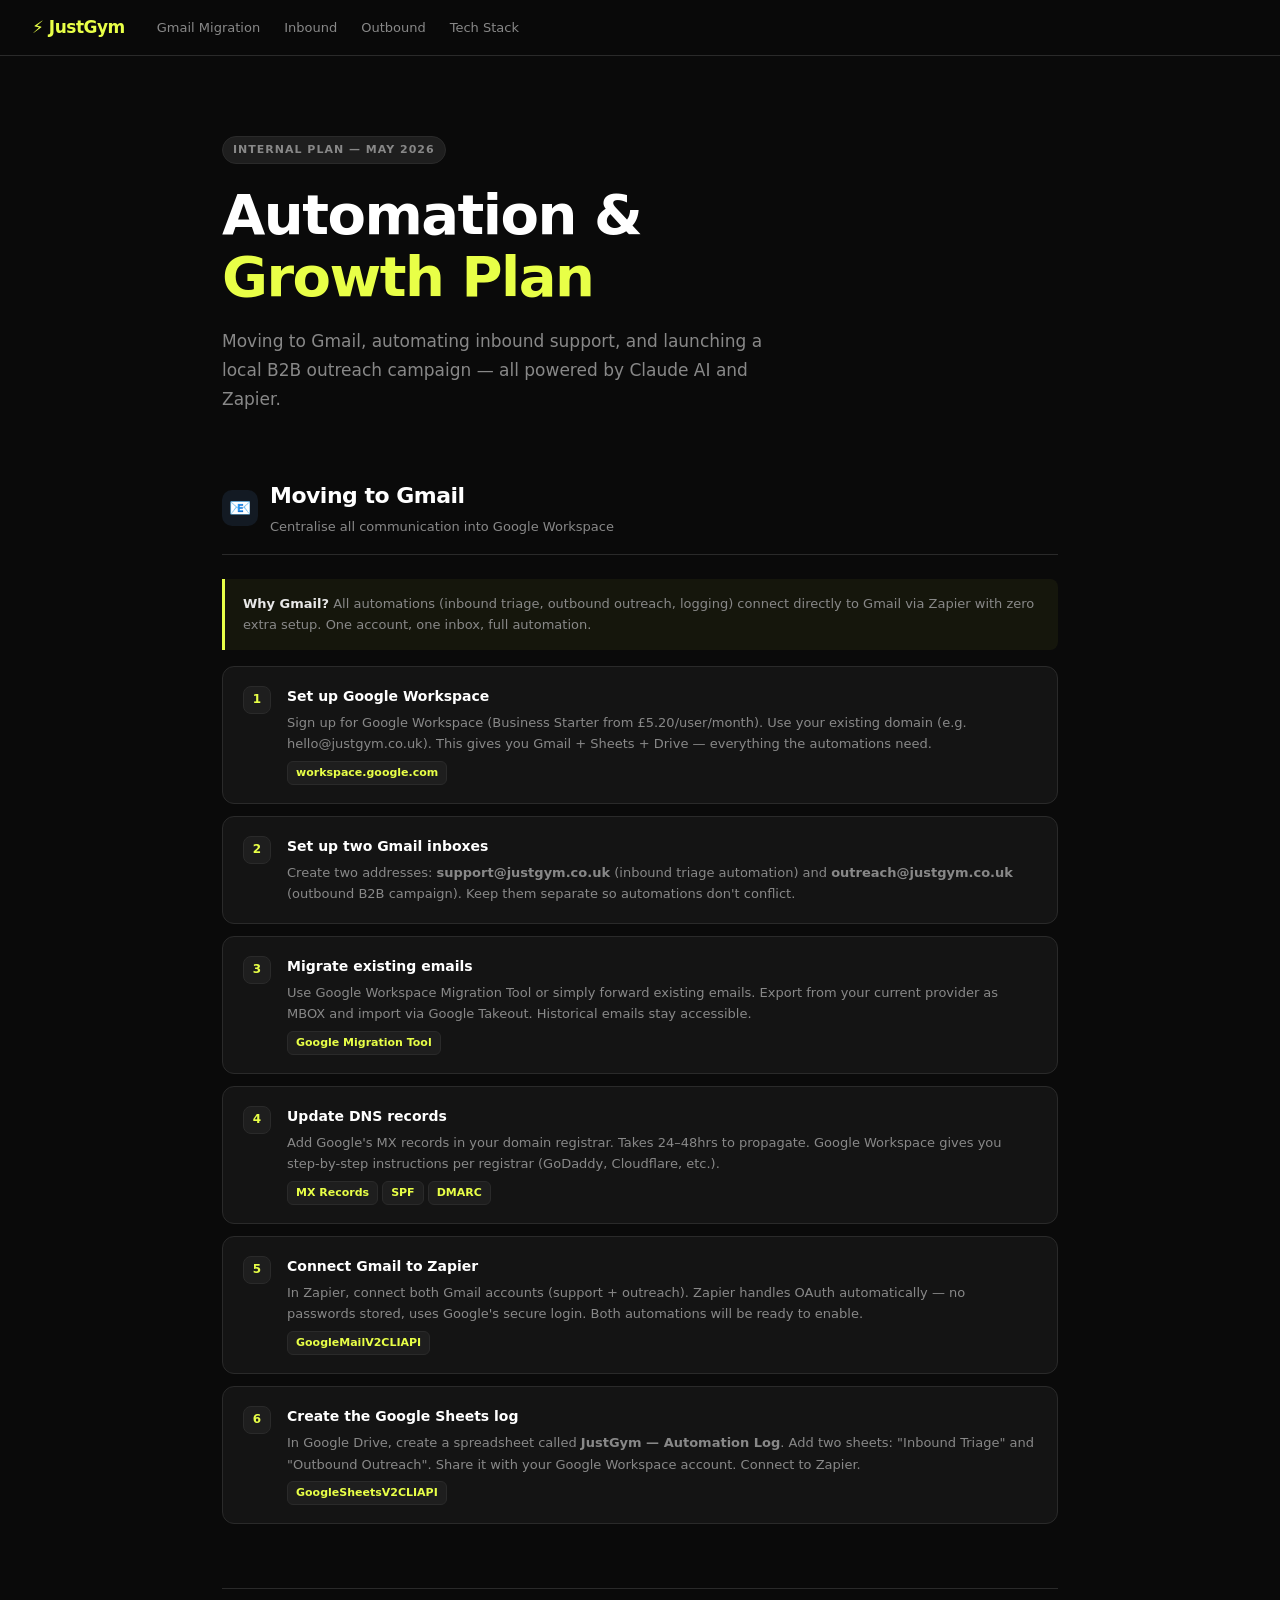
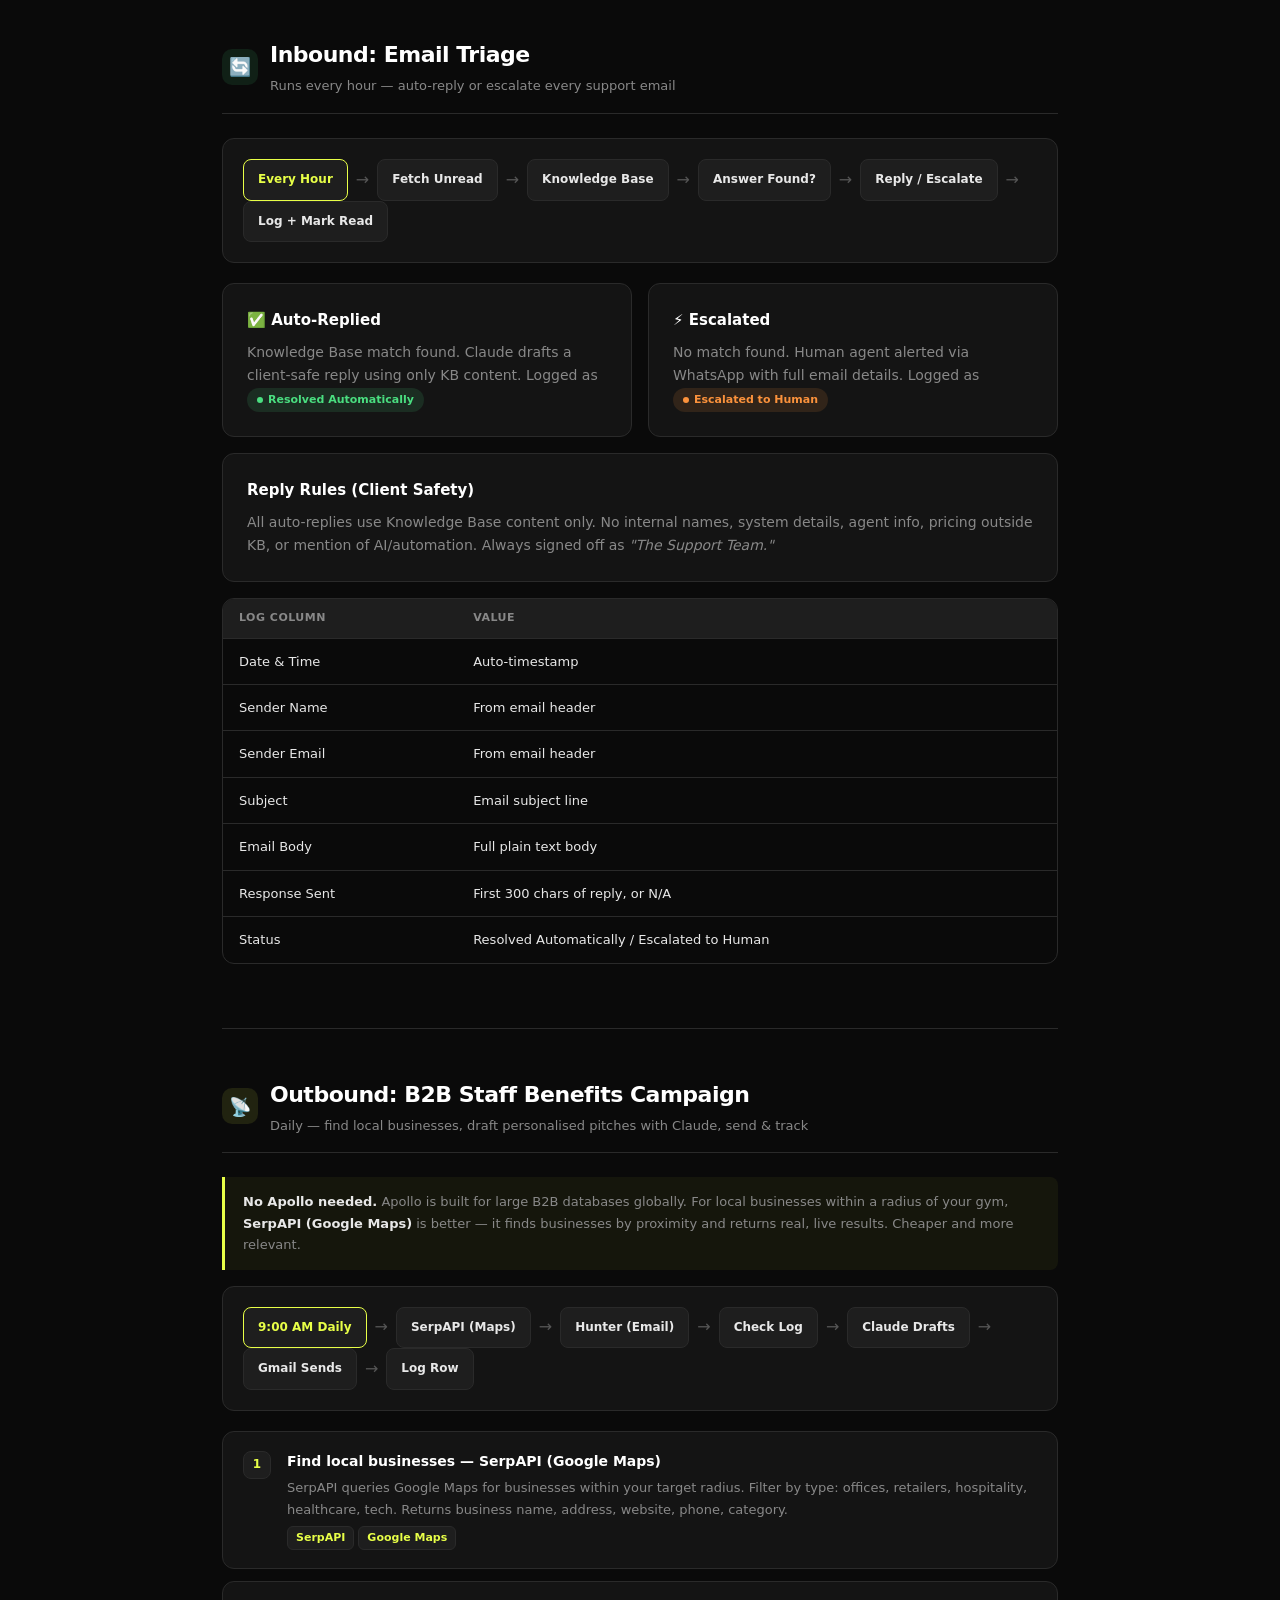
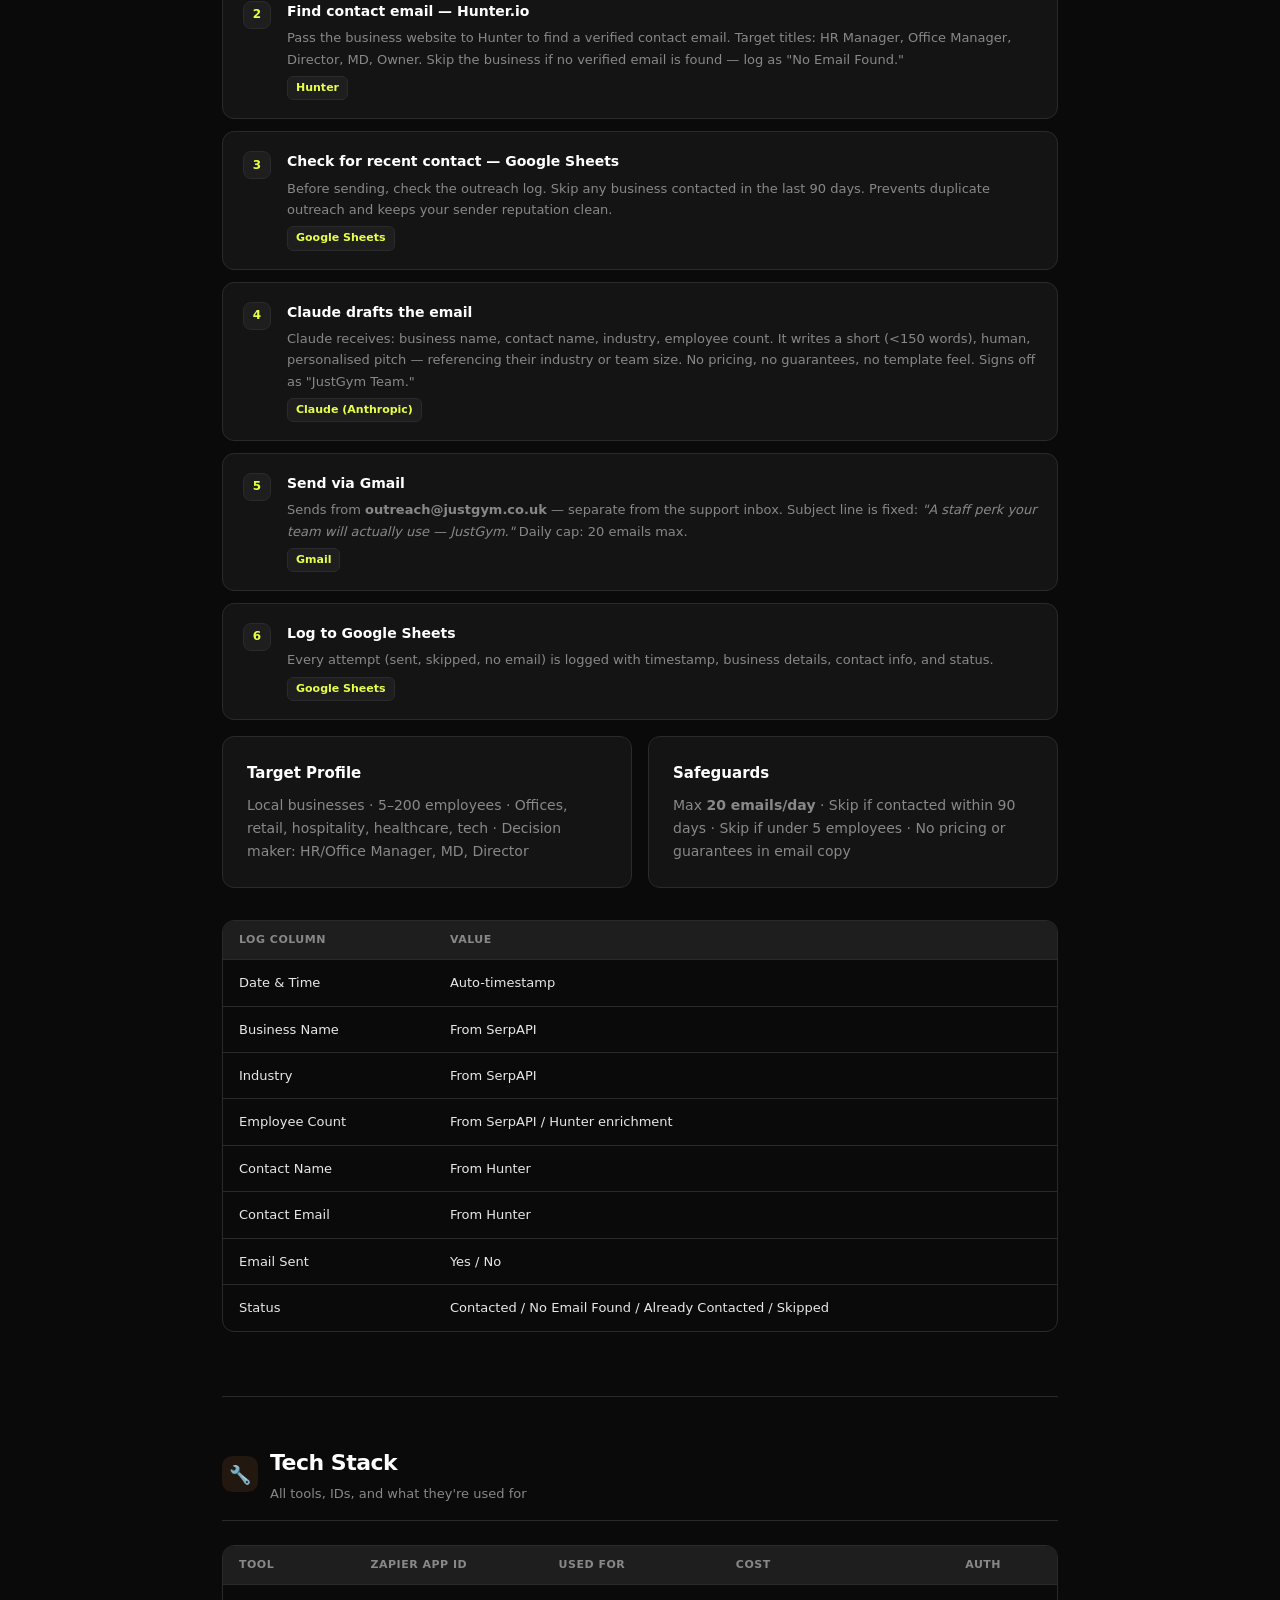
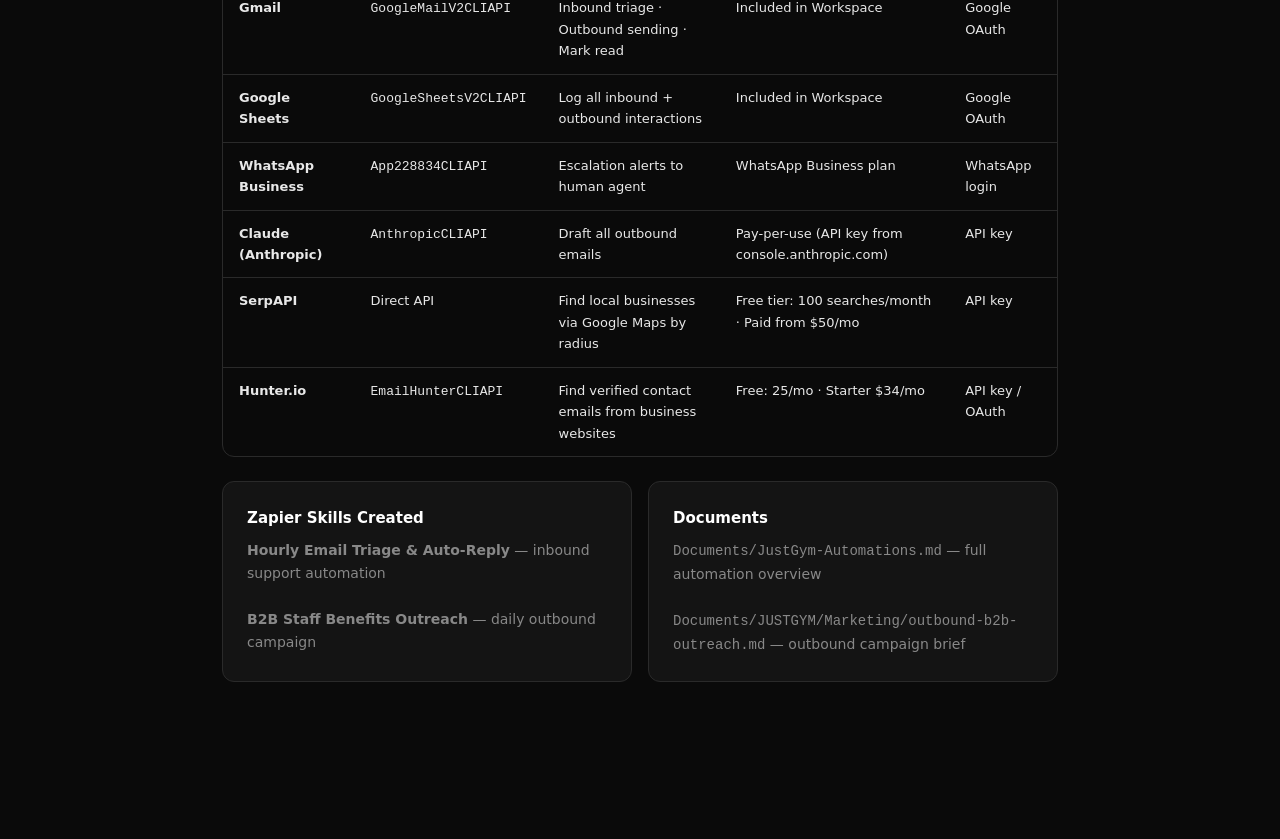
==== index.html @ 7fd8e73f "Initial JustGym automation & growth plan" ====
<!DOCTYPE html>
<html lang="en">
<head>
  <meta charset="UTF-8" />
  <meta name="viewport" content="width=device-width, initial-scale=1.0" />
  <title>JustGym — Automation & Growth Plan</title>
  <style>
    :root {
      --black: #0a0a0a;
      --grey-dark: #141414;
      --grey-mid: #1e1e1e;
      --grey-border: #2a2a2a;
      --grey-muted: #555;
      --accent: #e8ff47;
      --accent-dim: #b8cc2a;
      --text: #e8e8e8;
      --text-muted: #888;
      --green: #4ade80;
      --blue: #60a5fa;
      --orange: #fb923c;
      --red: #f87171;
      --radius: 12px;
      --font: 'Inter', system-ui, -apple-system, sans-serif;
    }
    * { box-sizing: border-box; margin: 0; padding: 0; }
    body {
      background: var(--black);
      color: var(--text);
      font-family: var(--font);
      font-size: 15px;
      line-height: 1.65;
      padding-bottom: 80px;
    }

    /* NAV */
    nav {
      background: rgba(10,10,10,0.92);
      backdrop-filter: blur(12px);
      border-bottom: 1px solid var(--grey-border);
      position: sticky;
      top: 0;
      z-index: 100;
      padding: 0 32px;
      display: flex;
      align-items: center;
      gap: 32px;
      height: 56px;
    }
    nav .logo {
      font-weight: 800;
      font-size: 17px;
      color: var(--accent);
      letter-spacing: -0.5px;
      text-decoration: none;
      white-space: nowrap;
    }
    nav a {
      color: var(--text-muted);
      text-decoration: none;
      font-size: 13px;
      font-weight: 500;
      transition: color 0.15s;
    }
    nav a:hover { color: var(--text); }
    .nav-links { display: flex; gap: 24px; }

    /* HERO */
    .hero {
      padding: 80px 32px 64px;
      max-width: 900px;
      margin: 0 auto;
    }
    .hero .badge {
      display: inline-block;
      background: var(--grey-mid);
      border: 1px solid var(--grey-border);
      color: var(--text-muted);
      font-size: 11px;
      font-weight: 600;
      letter-spacing: 1px;
      text-transform: uppercase;
      padding: 4px 10px;
      border-radius: 20px;
      margin-bottom: 20px;
    }
    .hero h1 {
      font-size: clamp(32px, 5vw, 56px);
      font-weight: 900;
      letter-spacing: -1.5px;
      line-height: 1.1;
      margin-bottom: 20px;
      color: #fff;
    }
    .hero h1 span { color: var(--accent); }
    .hero p {
      font-size: 17px;
      color: var(--text-muted);
      max-width: 580px;
      line-height: 1.7;
    }

    /* MAIN LAYOUT */
    .main { max-width: 900px; margin: 0 auto; padding: 0 32px; }

    /* SECTION */
    .section { margin-bottom: 64px; }
    .section-header {
      display: flex;
      align-items: center;
      gap: 12px;
      margin-bottom: 24px;
      padding-bottom: 16px;
      border-bottom: 1px solid var(--grey-border);
    }
    .section-icon {
      width: 36px;
      height: 36px;
      border-radius: 10px;
      display: flex;
      align-items: center;
      justify-content: center;
      font-size: 18px;
      flex-shrink: 0;
    }
    .icon-yellow { background: rgba(232,255,71,0.1); }
    .icon-blue   { background: rgba(96,165,250,0.1); }
    .icon-green  { background: rgba(74,222,128,0.1); }
    .icon-orange { background: rgba(251,146,60,0.1); }
    .section-header h2 {
      font-size: 22px;
      font-weight: 700;
      letter-spacing: -0.5px;
      color: #fff;
    }
    .section-header p {
      font-size: 13px;
      color: var(--text-muted);
      margin-top: 2px;
    }

    /* CARDS */
    .card {
      background: var(--grey-dark);
      border: 1px solid var(--grey-border);
      border-radius: var(--radius);
      padding: 24px;
      margin-bottom: 16px;
    }
    .card h3 {
      font-size: 15px;
      font-weight: 700;
      color: #fff;
      margin-bottom: 8px;
    }
    .card p { color: var(--text-muted); font-size: 14px; }

    /* STEP LIST */
    .steps { list-style: none; display: flex; flex-direction: column; gap: 12px; }
    .step {
      display: flex;
      align-items: flex-start;
      gap: 16px;
      background: var(--grey-dark);
      border: 1px solid var(--grey-border);
      border-radius: var(--radius);
      padding: 18px 20px;
    }
    .step-num {
      width: 28px;
      height: 28px;
      border-radius: 8px;
      background: var(--grey-mid);
      border: 1px solid var(--grey-border);
      display: flex;
      align-items: center;
      justify-content: center;
      font-size: 12px;
      font-weight: 700;
      color: var(--accent);
      flex-shrink: 0;
      margin-top: 1px;
    }
    .step-body h4 {
      font-size: 14px;
      font-weight: 700;
      color: #fff;
      margin-bottom: 4px;
    }
    .step-body p { font-size: 13px; color: var(--text-muted); }
    .step-body .tool-tag {
      display: inline-block;
      background: var(--grey-mid);
      border: 1px solid var(--grey-border);
      color: var(--accent);
      font-size: 11px;
      font-weight: 600;
      padding: 2px 8px;
      border-radius: 6px;
      margin-top: 6px;
      margin-right: 4px;
    }

    /* GRID */
    .grid-2 { display: grid; grid-template-columns: 1fr 1fr; gap: 16px; }
    @media (max-width: 600px) { .grid-2 { grid-template-columns: 1fr; } }

    /* STATUS PILLS */
    .pill {
      display: inline-flex;
      align-items: center;
      gap: 5px;
      font-size: 11px;
      font-weight: 600;
      padding: 3px 10px;
      border-radius: 20px;
    }
    .pill-green  { background: rgba(74,222,128,0.12);  color: var(--green);  }
    .pill-blue   { background: rgba(96,165,250,0.12);  color: var(--blue);   }
    .pill-orange { background: rgba(251,146,60,0.12);  color: var(--orange); }
    .pill-yellow { background: rgba(232,255,71,0.12);  color: var(--accent); }
    .pill-red    { background: rgba(248,113,113,0.12); color: var(--red);    }
    .dot { width: 6px; height: 6px; border-radius: 50%; background: currentColor; }

    /* FLOW DIAGRAM */
    .flow {
      display: flex;
      align-items: center;
      flex-wrap: wrap;
      gap: 0;
      padding: 20px;
      background: var(--grey-dark);
      border: 1px solid var(--grey-border);
      border-radius: var(--radius);
    }
    .flow-node {
      background: var(--grey-mid);
      border: 1px solid var(--grey-border);
      border-radius: 8px;
      padding: 10px 14px;
      font-size: 12px;
      font-weight: 600;
      color: var(--text);
      white-space: nowrap;
    }
    .flow-node.accent { border-color: var(--accent); color: var(--accent); }
    .flow-arrow {
      color: var(--grey-muted);
      font-size: 16px;
      padding: 0 8px;
    }

    /* TABLE */
    .table-wrap { overflow-x: auto; border-radius: var(--radius); border: 1px solid var(--grey-border); }
    table { width: 100%; border-collapse: collapse; font-size: 13px; }
    th {
      background: var(--grey-mid);
      color: var(--text-muted);
      font-weight: 600;
      font-size: 11px;
      text-transform: uppercase;
      letter-spacing: 0.5px;
      padding: 10px 16px;
      text-align: left;
      border-bottom: 1px solid var(--grey-border);
    }
    td {
      padding: 12px 16px;
      border-bottom: 1px solid var(--grey-border);
      color: var(--text);
      vertical-align: top;
    }
    tr:last-child td { border-bottom: none; }
    tr:hover td { background: rgba(255,255,255,0.02); }

    /* CALLOUT */
    .callout {
      border-left: 3px solid var(--accent);
      background: rgba(232,255,71,0.05);
      padding: 14px 18px;
      border-radius: 0 8px 8px 0;
      margin-bottom: 16px;
    }
    .callout p { color: var(--text-muted); font-size: 13px; }
    .callout strong { color: var(--text); }

    /* DIVIDER */
    .divider { border: none; border-top: 1px solid var(--grey-border); margin: 48px 0; }
  </style>
</head>
<body>

<nav>
  <a class="logo" href="#">⚡ JustGym</a>
  <div class="nav-links">
    <a href="#gmail">Gmail Migration</a>
    <a href="#inbound">Inbound</a>
    <a href="#outbound">Outbound</a>
    <a href="#stack">Tech Stack</a>
  </div>
</nav>

<div class="hero">
  <div class="badge">Internal Plan — May 2026</div>
  <h1>Automation &<br /><span>Growth Plan</span></h1>
  <p>Moving to Gmail, automating inbound support, and launching a local B2B outreach campaign — all powered by Claude AI and Zapier.</p>
</div>

<div class="main">

  <!-- GMAIL MIGRATION -->
  <section class="section" id="gmail">
    <div class="section-header">
      <div class="section-icon icon-blue">📧</div>
      <div>
        <h2>Moving to Gmail</h2>
        <p>Centralise all communication into Google Workspace</p>
      </div>
    </div>

    <div class="callout">
      <p><strong>Why Gmail?</strong> All automations (inbound triage, outbound outreach, logging) connect directly to Gmail via Zapier with zero extra setup. One account, one inbox, full automation.</p>
    </div>

    <ul class="steps">
      <li class="step">
        <div class="step-num">1</div>
        <div class="step-body">
          <h4>Set up Google Workspace</h4>
          <p>Sign up for Google Workspace (Business Starter from £5.20/user/month). Use your existing domain (e.g. hello@justgym.co.uk). This gives you Gmail + Sheets + Drive — everything the automations need.</p>
          <span class="tool-tag">workspace.google.com</span>
        </div>
      </li>
      <li class="step">
        <div class="step-num">2</div>
        <div class="step-body">
          <h4>Set up two Gmail inboxes</h4>
          <p>Create two addresses: <strong>support@justgym.co.uk</strong> (inbound triage automation) and <strong>outreach@justgym.co.uk</strong> (outbound B2B campaign). Keep them separate so automations don't conflict.</p>
        </div>
      </li>
      <li class="step">
        <div class="step-num">3</div>
        <div class="step-body">
          <h4>Migrate existing emails</h4>
          <p>Use Google Workspace Migration Tool or simply forward existing emails. Export from your current provider as MBOX and import via Google Takeout. Historical emails stay accessible.</p>
          <span class="tool-tag">Google Migration Tool</span>
        </div>
      </li>
      <li class="step">
        <div class="step-num">4</div>
        <div class="step-body">
          <h4>Update DNS records</h4>
          <p>Add Google's MX records in your domain registrar. Takes 24–48hrs to propagate. Google Workspace gives you step-by-step instructions per registrar (GoDaddy, Cloudflare, etc.).</p>
          <span class="tool-tag">MX Records</span><span class="tool-tag">SPF</span><span class="tool-tag">DMARC</span>
        </div>
      </li>
      <li class="step">
        <div class="step-num">5</div>
        <div class="step-body">
          <h4>Connect Gmail to Zapier</h4>
          <p>In Zapier, connect both Gmail accounts (support + outreach). Zapier handles OAuth automatically — no passwords stored, uses Google's secure login. Both automations will be ready to enable.</p>
          <span class="tool-tag">GoogleMailV2CLIAPI</span>
        </div>
      </li>
      <li class="step">
        <div class="step-num">6</div>
        <div class="step-body">
          <h4>Create the Google Sheets log</h4>
          <p>In Google Drive, create a spreadsheet called <strong>JustGym — Automation Log</strong>. Add two sheets: "Inbound Triage" and "Outbound Outreach". Share it with your Google Workspace account. Connect to Zapier.</p>
          <span class="tool-tag">GoogleSheetsV2CLIAPI</span>
        </div>
      </li>
    </ul>
  </section>

  <hr class="divider" />

  <!-- INBOUND AUTOMATION -->
  <section class="section" id="inbound">
    <div class="section-header">
      <div class="section-icon icon-green">🔄</div>
      <div>
        <h2>Inbound: Email Triage</h2>
        <p>Runs every hour — auto-reply or escalate every support email</p>
      </div>
    </div>

    <div class="flow" style="margin-bottom:20px;">
      <div class="flow-node accent">Every Hour</div>
      <div class="flow-arrow">→</div>
      <div class="flow-node">Fetch Unread</div>
      <div class="flow-arrow">→</div>
      <div class="flow-node">Knowledge Base</div>
      <div class="flow-arrow">→</div>
      <div class="flow-node">Answer Found?</div>
      <div class="flow-arrow">→</div>
      <div class="flow-node">Reply / Escalate</div>
      <div class="flow-arrow">→</div>
      <div class="flow-node">Log + Mark Read</div>
    </div>

    <div class="grid-2">
      <div class="card">
        <h3>✅ Auto-Replied</h3>
        <p>Knowledge Base match found. Claude drafts a client-safe reply using only KB content. Logged as <span class="pill pill-green"><span class="dot"></span>Resolved Automatically</span></p>
      </div>
      <div class="card">
        <h3>⚡ Escalated</h3>
        <p>No match found. Human agent alerted via WhatsApp with full email details. Logged as <span class="pill pill-orange"><span class="dot"></span>Escalated to Human</span></p>
      </div>
    </div>

    <div class="card" style="margin-top:0">
      <h3>Reply Rules (Client Safety)</h3>
      <p>All auto-replies use Knowledge Base content only. No internal names, system details, agent info, pricing outside KB, or mention of AI/automation. Always signed off as <em>"The Support Team."</em></p>
    </div>

    <div class="table-wrap" style="margin-top:16px;">
      <table>
        <thead>
          <tr>
            <th>Log Column</th>
            <th>Value</th>
          </tr>
        </thead>
        <tbody>
          <tr><td>Date &amp; Time</td><td>Auto-timestamp</td></tr>
          <tr><td>Sender Name</td><td>From email header</td></tr>
          <tr><td>Sender Email</td><td>From email header</td></tr>
          <tr><td>Subject</td><td>Email subject line</td></tr>
          <tr><td>Email Body</td><td>Full plain text body</td></tr>
          <tr><td>Response Sent</td><td>First 300 chars of reply, or N/A</td></tr>
          <tr><td>Status</td><td>Resolved Automatically / Escalated to Human</td></tr>
        </tbody>
      </table>
    </div>
  </section>

  <hr class="divider" />

  <!-- OUTBOUND -->
  <section class="section" id="outbound">
    <div class="section-header">
      <div class="section-icon icon-yellow">📡</div>
      <div>
        <h2>Outbound: B2B Staff Benefits Campaign</h2>
        <p>Daily — find local businesses, draft personalised pitches with Claude, send & track</p>
      </div>
    </div>

    <div class="callout">
      <p><strong>No Apollo needed.</strong> Apollo is built for large B2B databases globally. For local businesses within a radius of your gym, <strong>SerpAPI (Google Maps)</strong> is better — it finds businesses by proximity and returns real, live results. Cheaper and more relevant.</p>
    </div>

    <div class="flow" style="margin-bottom:20px;">
      <div class="flow-node accent">9:00 AM Daily</div>
      <div class="flow-arrow">→</div>
      <div class="flow-node">SerpAPI (Maps)</div>
      <div class="flow-arrow">→</div>
      <div class="flow-node">Hunter (Email)</div>
      <div class="flow-arrow">→</div>
      <div class="flow-node">Check Log</div>
      <div class="flow-arrow">→</div>
      <div class="flow-node">Claude Drafts</div>
      <div class="flow-arrow">→</div>
      <div class="flow-node">Gmail Sends</div>
      <div class="flow-arrow">→</div>
      <div class="flow-node">Log Row</div>
    </div>

    <ul class="steps">
      <li class="step">
        <div class="step-num">1</div>
        <div class="step-body">
          <h4>Find local businesses — SerpAPI (Google Maps)</h4>
          <p>SerpAPI queries Google Maps for businesses within your target radius. Filter by type: offices, retailers, hospitality, healthcare, tech. Returns business name, address, website, phone, category.</p>
          <span class="tool-tag">SerpAPI</span><span class="tool-tag">Google Maps</span>
        </div>
      </li>
      <li class="step">
        <div class="step-num">2</div>
        <div class="step-body">
          <h4>Find contact email — Hunter.io</h4>
          <p>Pass the business website to Hunter to find a verified contact email. Target titles: HR Manager, Office Manager, Director, MD, Owner. Skip the business if no verified email is found — log as "No Email Found."</p>
          <span class="tool-tag">Hunter</span>
        </div>
      </li>
      <li class="step">
        <div class="step-num">3</div>
        <div class="step-body">
          <h4>Check for recent contact — Google Sheets</h4>
          <p>Before sending, check the outreach log. Skip any business contacted in the last 90 days. Prevents duplicate outreach and keeps your sender reputation clean.</p>
          <span class="tool-tag">Google Sheets</span>
        </div>
      </li>
      <li class="step">
        <div class="step-num">4</div>
        <div class="step-body">
          <h4>Claude drafts the email</h4>
          <p>Claude receives: business name, contact name, industry, employee count. It writes a short (&lt;150 words), human, personalised pitch — referencing their industry or team size. No pricing, no guarantees, no template feel. Signs off as "JustGym Team."</p>
          <span class="tool-tag">Claude (Anthropic)</span>
        </div>
      </li>
      <li class="step">
        <div class="step-num">5</div>
        <div class="step-body">
          <h4>Send via Gmail</h4>
          <p>Sends from <strong>outreach@justgym.co.uk</strong> — separate from the support inbox. Subject line is fixed: <em>"A staff perk your team will actually use — JustGym."</em> Daily cap: 20 emails max.</p>
          <span class="tool-tag">Gmail</span>
        </div>
      </li>
      <li class="step">
        <div class="step-num">6</div>
        <div class="step-body">
          <h4>Log to Google Sheets</h4>
          <p>Every attempt (sent, skipped, no email) is logged with timestamp, business details, contact info, and status.</p>
          <span class="tool-tag">Google Sheets</span>
        </div>
      </li>
    </ul>

    <div class="grid-2" style="margin-top:16px;">
      <div class="card">
        <h3>Target Profile</h3>
        <p>Local businesses · 5–200 employees · Offices, retail, hospitality, healthcare, tech · Decision maker: HR/Office Manager, MD, Director</p>
      </div>
      <div class="card">
        <h3>Safeguards</h3>
        <p>Max <strong>20 emails/day</strong> · Skip if contacted within 90 days · Skip if under 5 employees · No pricing or guarantees in email copy</p>
      </div>
    </div>

    <div class="table-wrap" style="margin-top:16px;">
      <table>
        <thead>
          <tr>
            <th>Log Column</th>
            <th>Value</th>
          </tr>
        </thead>
        <tbody>
          <tr><td>Date &amp; Time</td><td>Auto-timestamp</td></tr>
          <tr><td>Business Name</td><td>From SerpAPI</td></tr>
          <tr><td>Industry</td><td>From SerpAPI</td></tr>
          <tr><td>Employee Count</td><td>From SerpAPI / Hunter enrichment</td></tr>
          <tr><td>Contact Name</td><td>From Hunter</td></tr>
          <tr><td>Contact Email</td><td>From Hunter</td></tr>
          <tr><td>Email Sent</td><td>Yes / No</td></tr>
          <tr><td>Status</td><td>Contacted / No Email Found / Already Contacted / Skipped</td></tr>
        </tbody>
      </table>
    </div>
  </section>

  <hr class="divider" />

  <!-- TECH STACK -->
  <section class="section" id="stack">
    <div class="section-header">
      <div class="section-icon icon-orange">🔧</div>
      <div>
        <h2>Tech Stack</h2>
        <p>All tools, IDs, and what they're used for</p>
      </div>
    </div>

    <div class="table-wrap">
      <table>
        <thead>
          <tr>
            <th>Tool</th>
            <th>Zapier App ID</th>
            <th>Used For</th>
            <th>Cost</th>
            <th>Auth</th>
          </tr>
        </thead>
        <tbody>
          <tr>
            <td><strong>Gmail</strong></td>
            <td><code>GoogleMailV2CLIAPI</code></td>
            <td>Inbound triage · Outbound sending · Mark read</td>
            <td>Included in Workspace</td>
            <td>Google OAuth</td>
          </tr>
          <tr>
            <td><strong>Google Sheets</strong></td>
            <td><code>GoogleSheetsV2CLIAPI</code></td>
            <td>Log all inbound + outbound interactions</td>
            <td>Included in Workspace</td>
            <td>Google OAuth</td>
          </tr>
          <tr>
            <td><strong>WhatsApp Business</strong></td>
            <td><code>App228834CLIAPI</code></td>
            <td>Escalation alerts to human agent</td>
            <td>WhatsApp Business plan</td>
            <td>WhatsApp login</td>
          </tr>
          <tr>
            <td><strong>Claude (Anthropic)</strong></td>
            <td><code>AnthropicCLIAPI</code></td>
            <td>Draft all outbound emails</td>
            <td>Pay-per-use (API key from console.anthropic.com)</td>
            <td>API key</td>
          </tr>
          <tr>
            <td><strong>SerpAPI</strong></td>
            <td>Direct API</td>
            <td>Find local businesses via Google Maps by radius</td>
            <td>Free tier: 100 searches/month · Paid from $50/mo</td>
            <td>API key</td>
          </tr>
          <tr>
            <td><strong>Hunter.io</strong></td>
            <td><code>EmailHunterCLIAPI</code></td>
            <td>Find verified contact emails from business websites</td>
            <td>Free: 25/mo · Starter $34/mo</td>
            <td>API key / OAuth</td>
          </tr>
        </tbody>
      </table>
    </div>

    <div class="grid-2" style="margin-top:24px;">
      <div class="card">
        <h3>Zapier Skills Created</h3>
        <p><strong>Hourly Email Triage &amp; Auto-Reply</strong> — inbound support automation<br/><br/><strong>B2B Staff Benefits Outreach</strong> — daily outbound campaign</p>
      </div>
      <div class="card">
        <h3>Documents</h3>
        <p><code>Documents/JustGym-Automations.md</code> — full automation overview<br/><br/><code>Documents/JUSTGYM/Marketing/outbound-b2b-outreach.md</code> — outbound campaign brief</p>
      </div>
    </div>
  </section>

</div>

</body>
</html>
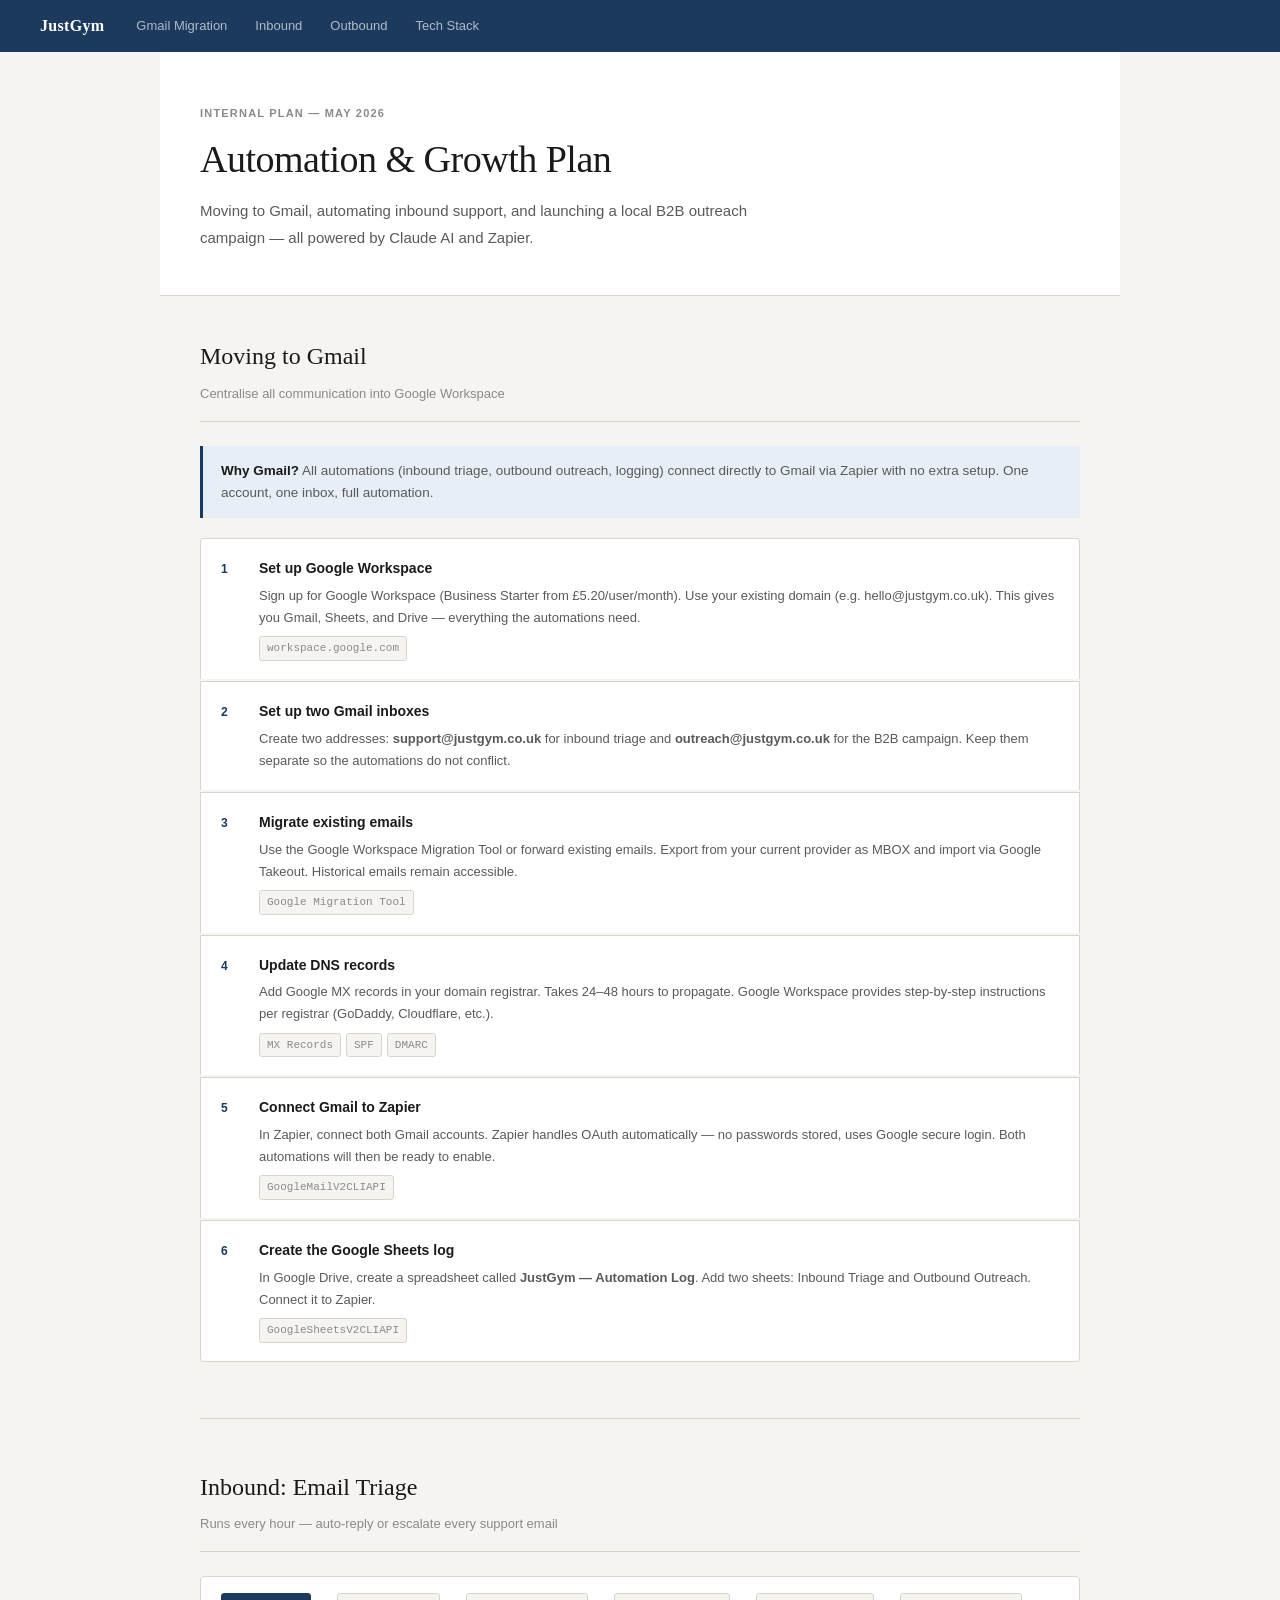
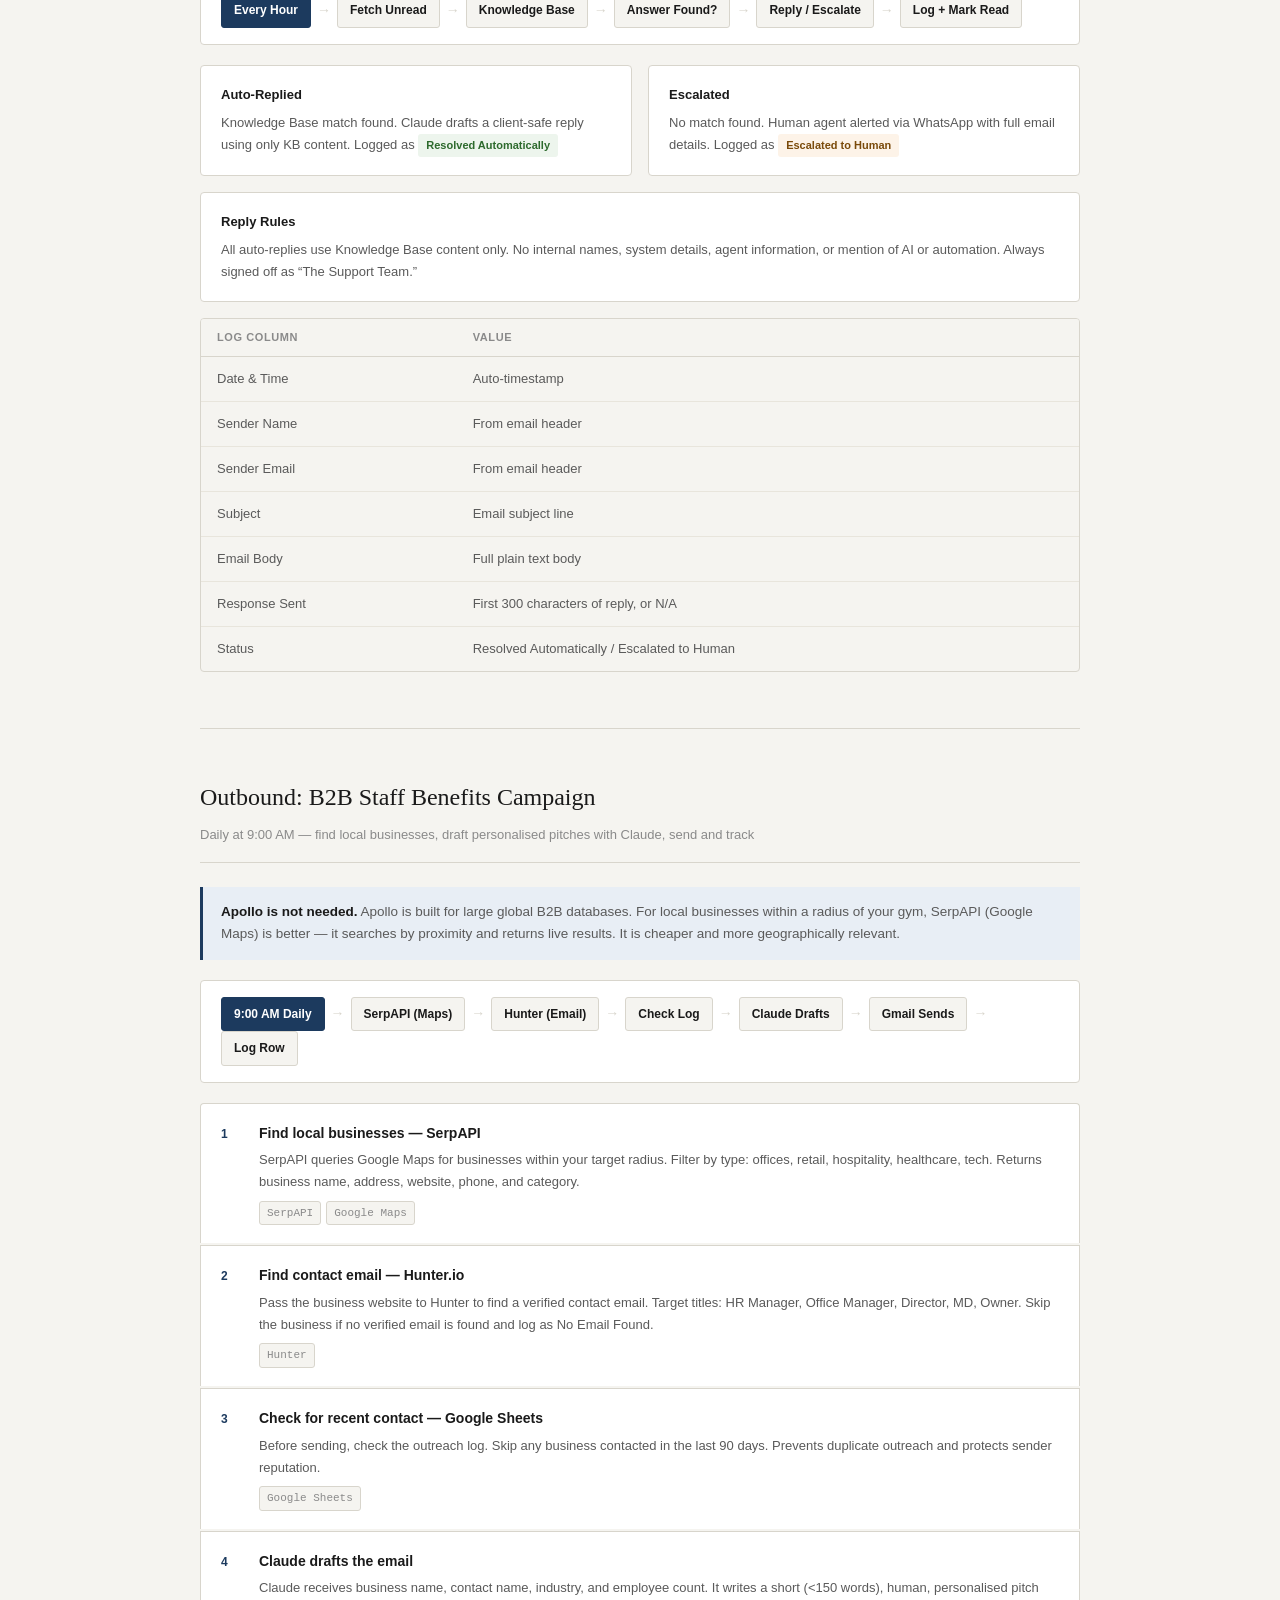
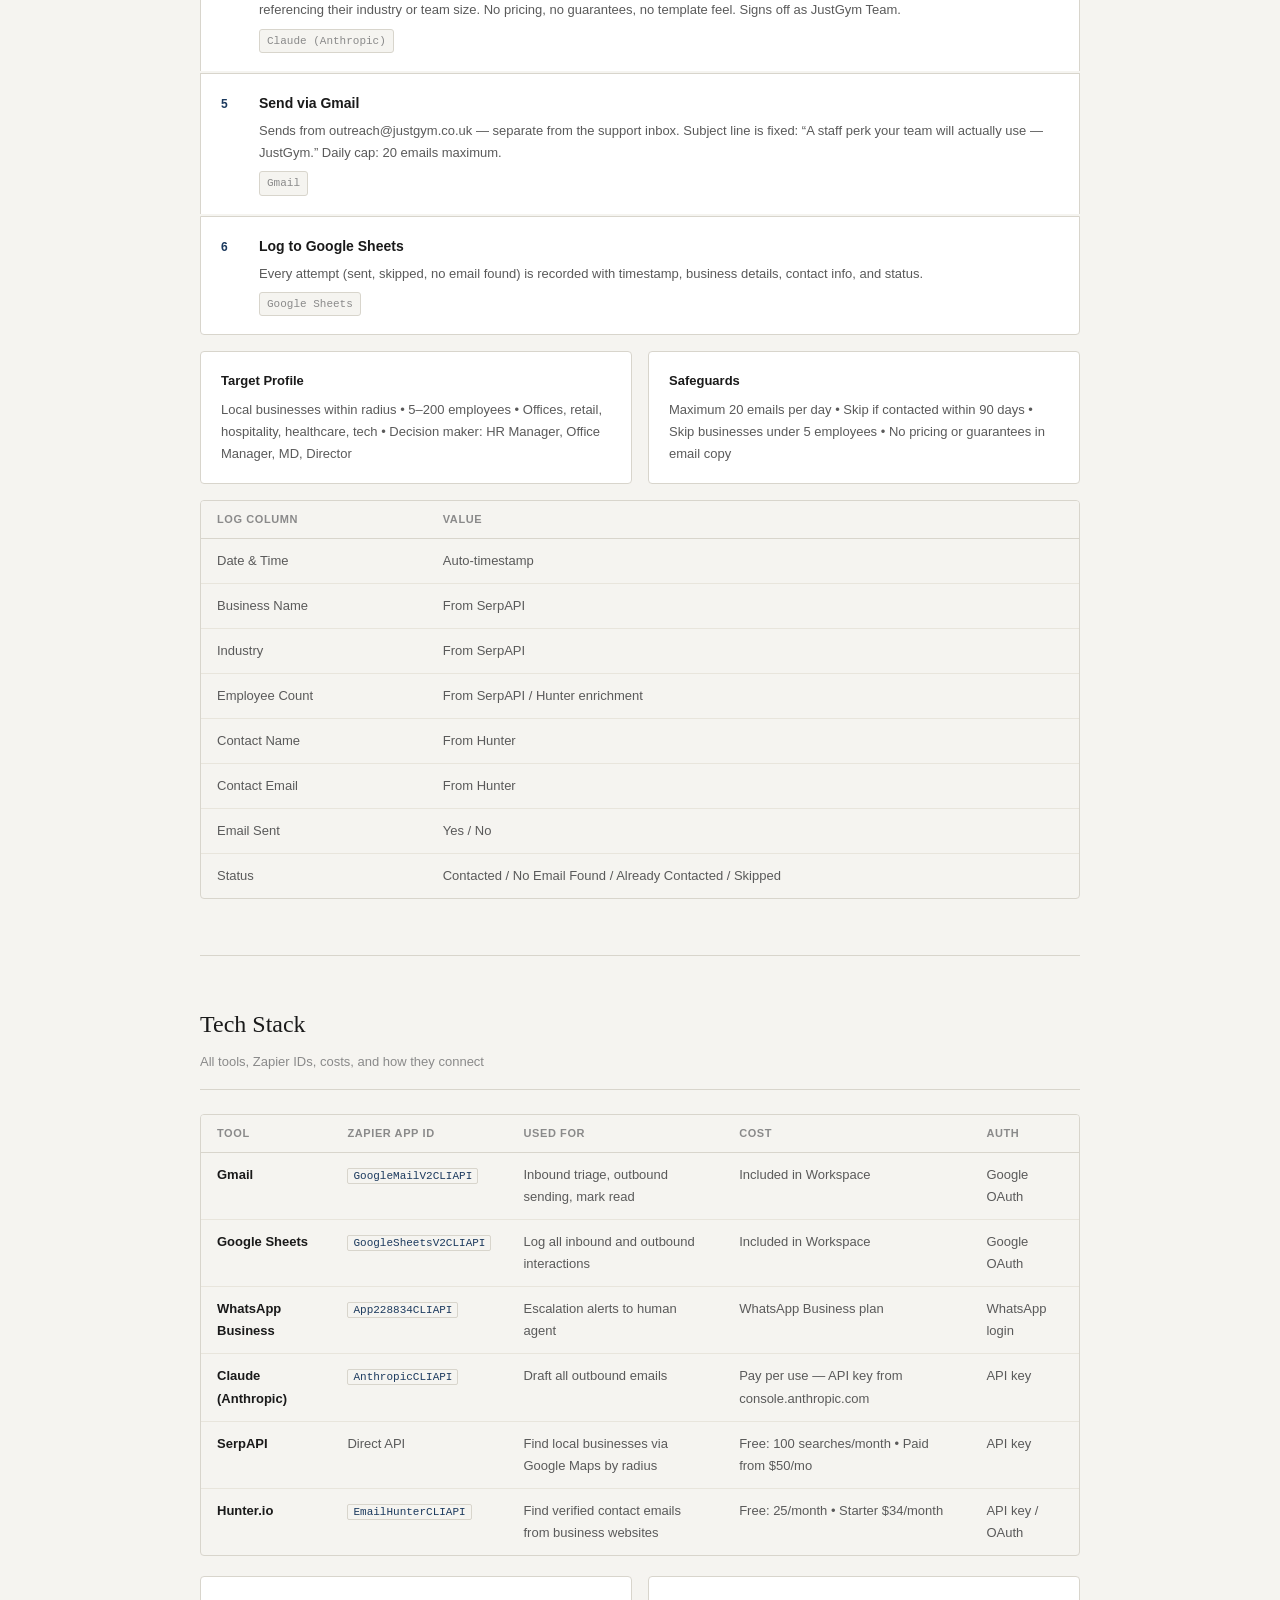
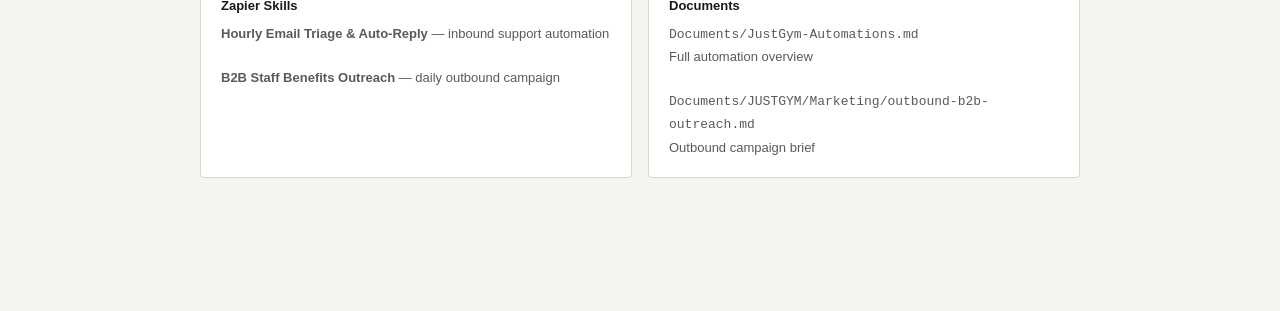
==== commit f656c0fe: "Remove emojis, classic styling" ====
--- a/index.html
+++ b/index.html
@@ -6,291 +6,284 @@
   <title>JustGym — Automation & Growth Plan</title>
   <style>
     :root {
-      --black: #0a0a0a;
-      --grey-dark: #141414;
-      --grey-mid: #1e1e1e;
-      --grey-border: #2a2a2a;
-      --grey-muted: #555;
-      --accent: #e8ff47;
-      --accent-dim: #b8cc2a;
-      --text: #e8e8e8;
-      --text-muted: #888;
-      --green: #4ade80;
-      --blue: #60a5fa;
-      --orange: #fb923c;
-      --red: #f87171;
-      --radius: 12px;
-      --font: 'Inter', system-ui, -apple-system, sans-serif;
+      --bg: #f5f4f0;
+      --surface: #ffffff;
+      --border: #d8d5cc;
+      --border-light: #e8e5dc;
+      --text: #1a1a1a;
+      --text-muted: #5a5a5a;
+      --text-faint: #8a8a8a;
+      --accent: #1c3a5e;
+      --accent-light: #e8eef5;
+      --green-bg: #edf5ed;
+      --green-text: #2d6a2d;
+      --orange-bg: #fdf3e8;
+      --orange-text: #7a4a0a;
+      --font: Georgia, 'Times New Roman', serif;
+      --font-sans: 'Helvetica Neue', Helvetica, Arial, sans-serif;
     }
     * { box-sizing: border-box; margin: 0; padding: 0; }
     body {
-      background: var(--black);
+      background: var(--bg);
       color: var(--text);
-      font-family: var(--font);
-      font-size: 15px;
-      line-height: 1.65;
+      font-family: var(--font-sans);
+      font-size: 14px;
+      line-height: 1.7;
       padding-bottom: 80px;
     }
 
     /* NAV */
     nav {
-      background: rgba(10,10,10,0.92);
-      backdrop-filter: blur(12px);
-      border-bottom: 1px solid var(--grey-border);
-      position: sticky;
-      top: 0;
-      z-index: 100;
-      padding: 0 32px;
+      background: var(--accent);
+      padding: 0 40px;
       display: flex;
       align-items: center;
       gap: 32px;
-      height: 56px;
+      height: 52px;
     }
     nav .logo {
-      font-weight: 800;
-      font-size: 17px;
-      color: var(--accent);
-      letter-spacing: -0.5px;
+      font-family: var(--font);
+      font-size: 16px;
+      font-weight: bold;
+      color: #ffffff;
       text-decoration: none;
+      letter-spacing: 0.3px;
       white-space: nowrap;
     }
     nav a {
-      color: var(--text-muted);
+      color: rgba(255,255,255,0.65);
       text-decoration: none;
       font-size: 13px;
-      font-weight: 500;
-      transition: color 0.15s;
-    }
-    nav a:hover { color: var(--text); }
-    .nav-links { display: flex; gap: 24px; }
+    }
+    nav a:hover { color: #ffffff; }
+    .nav-links { display: flex; gap: 28px; }
 
     /* HERO */
     .hero {
-      padding: 80px 32px 64px;
-      max-width: 900px;
+      background: var(--surface);
+      border-bottom: 1px solid var(--border);
+      padding: 52px 40px 44px;
+      max-width: 960px;
+      margin: 0 auto 0;
+    }
+    .hero .label {
+      font-size: 11px;
+      font-family: var(--font-sans);
+      font-weight: 600;
+      letter-spacing: 1.2px;
+      text-transform: uppercase;
+      color: var(--text-faint);
+      margin-bottom: 14px;
+    }
+    .hero h1 {
+      font-family: var(--font);
+      font-size: 38px;
+      font-weight: normal;
+      letter-spacing: -0.5px;
+      line-height: 1.2;
+      margin-bottom: 16px;
+      color: var(--text);
+    }
+    .hero p {
+      font-size: 15px;
+      color: var(--text-muted);
+      max-width: 560px;
+      line-height: 1.75;
+    }
+
+    /* MAIN */
+    .main {
+      max-width: 960px;
       margin: 0 auto;
-    }
-    .hero .badge {
-      display: inline-block;
-      background: var(--grey-mid);
-      border: 1px solid var(--grey-border);
-      color: var(--text-muted);
-      font-size: 11px;
-      font-weight: 600;
-      letter-spacing: 1px;
-      text-transform: uppercase;
-      padding: 4px 10px;
-      border-radius: 20px;
-      margin-bottom: 20px;
-    }
-    .hero h1 {
-      font-size: clamp(32px, 5vw, 56px);
-      font-weight: 900;
-      letter-spacing: -1.5px;
-      line-height: 1.1;
-      margin-bottom: 20px;
-      color: #fff;
-    }
-    .hero h1 span { color: var(--accent); }
-    .hero p {
-      font-size: 17px;
-      color: var(--text-muted);
-      max-width: 580px;
-      line-height: 1.7;
-    }
-
-    /* MAIN LAYOUT */
-    .main { max-width: 900px; margin: 0 auto; padding: 0 32px; }
+      padding: 40px 40px 0;
+    }
 
     /* SECTION */
-    .section { margin-bottom: 64px; }
-    .section-header {
-      display: flex;
-      align-items: center;
-      gap: 12px;
+    .section { margin-bottom: 56px; }
+    .section-title {
+      font-family: var(--font);
+      font-size: 24px;
+      font-weight: normal;
+      color: var(--text);
+      margin-bottom: 6px;
+    }
+    .section-sub {
+      font-size: 13px;
+      color: var(--text-faint);
       margin-bottom: 24px;
       padding-bottom: 16px;
-      border-bottom: 1px solid var(--grey-border);
-    }
-    .section-icon {
-      width: 36px;
-      height: 36px;
-      border-radius: 10px;
-      display: flex;
-      align-items: center;
-      justify-content: center;
-      font-size: 18px;
-      flex-shrink: 0;
-    }
-    .icon-yellow { background: rgba(232,255,71,0.1); }
-    .icon-blue   { background: rgba(96,165,250,0.1); }
-    .icon-green  { background: rgba(74,222,128,0.1); }
-    .icon-orange { background: rgba(251,146,60,0.1); }
-    .section-header h2 {
-      font-size: 22px;
-      font-weight: 700;
-      letter-spacing: -0.5px;
-      color: #fff;
-    }
-    .section-header p {
-      font-size: 13px;
+      border-bottom: 1px solid var(--border);
+    }
+
+    /* CALLOUT */
+    .callout {
+      background: var(--accent-light);
+      border-left: 3px solid var(--accent);
+      padding: 14px 18px;
+      margin-bottom: 20px;
+      font-size: 13.5px;
       color: var(--text-muted);
-      margin-top: 2px;
-    }
-
-    /* CARDS */
-    .card {
-      background: var(--grey-dark);
-      border: 1px solid var(--grey-border);
-      border-radius: var(--radius);
-      padding: 24px;
-      margin-bottom: 16px;
-    }
-    .card h3 {
-      font-size: 15px;
-      font-weight: 700;
-      color: #fff;
-      margin-bottom: 8px;
-    }
-    .card p { color: var(--text-muted); font-size: 14px; }
-
-    /* STEP LIST */
-    .steps { list-style: none; display: flex; flex-direction: column; gap: 12px; }
+      line-height: 1.65;
+    }
+    .callout strong { color: var(--text); }
+
+    /* STEPS */
+    .steps { list-style: none; display: flex; flex-direction: column; gap: 2px; }
     .step {
       display: flex;
       align-items: flex-start;
-      gap: 16px;
-      background: var(--grey-dark);
-      border: 1px solid var(--grey-border);
-      border-radius: var(--radius);
+      gap: 0;
+      background: var(--surface);
+      border: 1px solid var(--border);
+      border-bottom: none;
       padding: 18px 20px;
     }
+    .steps .step:first-child { border-radius: 4px 4px 0 0; }
+    .steps .step:last-child  { border-bottom: 1px solid var(--border); border-radius: 0 0 4px 4px; }
     .step-num {
-      width: 28px;
-      height: 28px;
-      border-radius: 8px;
-      background: var(--grey-mid);
-      border: 1px solid var(--grey-border);
-      display: flex;
-      align-items: center;
-      justify-content: center;
+      width: 24px;
+      min-width: 24px;
       font-size: 12px;
       font-weight: 700;
+      font-family: var(--font-sans);
       color: var(--accent);
-      flex-shrink: 0;
-      margin-top: 1px;
+      margin-top: 2px;
+      margin-right: 14px;
     }
     .step-body h4 {
       font-size: 14px;
       font-weight: 700;
-      color: #fff;
+      font-family: var(--font-sans);
+      color: var(--text);
       margin-bottom: 4px;
     }
     .step-body p { font-size: 13px; color: var(--text-muted); }
-    .step-body .tool-tag {
-      display: inline-block;
-      background: var(--grey-mid);
-      border: 1px solid var(--grey-border);
-      color: var(--accent);
+    .tags { margin-top: 7px; display: flex; flex-wrap: wrap; gap: 5px; }
+    .tag {
+      background: var(--bg);
+      border: 1px solid var(--border);
+      color: var(--text-faint);
       font-size: 11px;
-      font-weight: 600;
-      padding: 2px 8px;
-      border-radius: 6px;
-      margin-top: 6px;
-      margin-right: 4px;
-    }
-
-    /* GRID */
-    .grid-2 { display: grid; grid-template-columns: 1fr 1fr; gap: 16px; }
-    @media (max-width: 600px) { .grid-2 { grid-template-columns: 1fr; } }
-
-    /* STATUS PILLS */
-    .pill {
-      display: inline-flex;
-      align-items: center;
-      gap: 5px;
-      font-size: 11px;
-      font-weight: 600;
-      padding: 3px 10px;
-      border-radius: 20px;
-    }
-    .pill-green  { background: rgba(74,222,128,0.12);  color: var(--green);  }
-    .pill-blue   { background: rgba(96,165,250,0.12);  color: var(--blue);   }
-    .pill-orange { background: rgba(251,146,60,0.12);  color: var(--orange); }
-    .pill-yellow { background: rgba(232,255,71,0.12);  color: var(--accent); }
-    .pill-red    { background: rgba(248,113,113,0.12); color: var(--red);    }
-    .dot { width: 6px; height: 6px; border-radius: 50%; background: currentColor; }
-
-    /* FLOW DIAGRAM */
+      font-family: monospace;
+      padding: 2px 7px;
+      border-radius: 3px;
+    }
+
+    /* FLOW */
     .flow {
       display: flex;
       align-items: center;
       flex-wrap: wrap;
       gap: 0;
-      padding: 20px;
-      background: var(--grey-dark);
-      border: 1px solid var(--grey-border);
-      border-radius: var(--radius);
+      padding: 16px 20px;
+      background: var(--surface);
+      border: 1px solid var(--border);
+      border-radius: 4px;
+      margin-bottom: 20px;
     }
     .flow-node {
-      background: var(--grey-mid);
-      border: 1px solid var(--grey-border);
-      border-radius: 8px;
-      padding: 10px 14px;
+      background: var(--bg);
+      border: 1px solid var(--border);
+      padding: 6px 12px;
       font-size: 12px;
+      font-family: var(--font-sans);
       font-weight: 600;
       color: var(--text);
-      white-space: nowrap;
-    }
-    .flow-node.accent { border-color: var(--accent); color: var(--accent); }
+      border-radius: 3px;
+    }
+    .flow-node.primary {
+      background: var(--accent);
+      color: #fff;
+      border-color: var(--accent);
+    }
     .flow-arrow {
-      color: var(--grey-muted);
-      font-size: 16px;
-      padding: 0 8px;
-    }
+      color: var(--border);
+      font-size: 14px;
+      padding: 0 6px;
+    }
+
+    /* GRID */
+    .grid-2 {
+      display: grid;
+      grid-template-columns: 1fr 1fr;
+      gap: 16px;
+      margin-bottom: 16px;
+    }
+    @media (max-width: 640px) { .grid-2 { grid-template-columns: 1fr; } }
+
+    /* CARD */
+    .card {
+      background: var(--surface);
+      border: 1px solid var(--border);
+      border-radius: 4px;
+      padding: 18px 20px;
+    }
+    .card h3 {
+      font-size: 13px;
+      font-weight: 700;
+      font-family: var(--font-sans);
+      color: var(--text);
+      margin-bottom: 6px;
+    }
+    .card p { font-size: 13px; color: var(--text-muted); }
+
+    /* STATUS PILLS */
+    .pill {
+      display: inline-block;
+      font-size: 11px;
+      font-weight: 600;
+      font-family: var(--font-sans);
+      padding: 2px 8px;
+      border-radius: 3px;
+    }
+    .pill-green  { background: var(--green-bg);  color: var(--green-text);  }
+    .pill-orange { background: var(--orange-bg); color: var(--orange-text); }
 
     /* TABLE */
-    .table-wrap { overflow-x: auto; border-radius: var(--radius); border: 1px solid var(--grey-border); }
+    .table-wrap {
+      border: 1px solid var(--border);
+      border-radius: 4px;
+      overflow-x: auto;
+      margin-top: 16px;
+    }
     table { width: 100%; border-collapse: collapse; font-size: 13px; }
     th {
-      background: var(--grey-mid);
-      color: var(--text-muted);
+      background: var(--bg);
+      color: var(--text-faint);
       font-weight: 600;
       font-size: 11px;
       text-transform: uppercase;
-      letter-spacing: 0.5px;
-      padding: 10px 16px;
+      letter-spacing: 0.6px;
+      padding: 9px 16px;
       text-align: left;
-      border-bottom: 1px solid var(--grey-border);
+      border-bottom: 1px solid var(--border);
+      font-family: var(--font-sans);
     }
     td {
-      padding: 12px 16px;
-      border-bottom: 1px solid var(--grey-border);
-      color: var(--text);
+      padding: 11px 16px;
+      border-bottom: 1px solid var(--border-light);
+      color: var(--text-muted);
       vertical-align: top;
     }
+    td strong { color: var(--text); }
+    td code {
+      font-size: 11px;
+      background: var(--bg);
+      border: 1px solid var(--border);
+      padding: 1px 5px;
+      border-radius: 2px;
+      color: var(--accent);
+    }
     tr:last-child td { border-bottom: none; }
-    tr:hover td { background: rgba(255,255,255,0.02); }
-
-    /* CALLOUT */
-    .callout {
-      border-left: 3px solid var(--accent);
-      background: rgba(232,255,71,0.05);
-      padding: 14px 18px;
-      border-radius: 0 8px 8px 0;
-      margin-bottom: 16px;
-    }
-    .callout p { color: var(--text-muted); font-size: 13px; }
-    .callout strong { color: var(--text); }
 
     /* DIVIDER */
-    .divider { border: none; border-top: 1px solid var(--grey-border); margin: 48px 0; }
+    hr { border: none; border-top: 1px solid var(--border); margin: 48px 0; }
   </style>
 </head>
 <body>
 
 <nav>
-  <a class="logo" href="#">⚡ JustGym</a>
+  <a class="logo" href="#">JustGym</a>
   <div class="nav-links">
     <a href="#gmail">Gmail Migration</a>
     <a href="#inbound">Inbound</a>
@@ -300,25 +293,20 @@
 </nav>
 
 <div class="hero">
-  <div class="badge">Internal Plan — May 2026</div>
-  <h1>Automation &<br /><span>Growth Plan</span></h1>
-  <p>Moving to Gmail, automating inbound support, and launching a local B2B outreach campaign — all powered by Claude AI and Zapier.</p>
+  <div class="label">Internal Plan &mdash; May 2026</div>
+  <h1>Automation &amp; Growth Plan</h1>
+  <p>Moving to Gmail, automating inbound support, and launching a local B2B outreach campaign &mdash; all powered by Claude AI and Zapier.</p>
 </div>
 
 <div class="main">
 
   <!-- GMAIL MIGRATION -->
   <section class="section" id="gmail">
-    <div class="section-header">
-      <div class="section-icon icon-blue">📧</div>
-      <div>
-        <h2>Moving to Gmail</h2>
-        <p>Centralise all communication into Google Workspace</p>
-      </div>
-    </div>
+    <h2 class="section-title">Moving to Gmail</h2>
+    <p class="section-sub">Centralise all communication into Google Workspace</p>
 
     <div class="callout">
-      <p><strong>Why Gmail?</strong> All automations (inbound triage, outbound outreach, logging) connect directly to Gmail via Zapier with zero extra setup. One account, one inbox, full automation.</p>
+      <strong>Why Gmail?</strong> All automations (inbound triage, outbound outreach, logging) connect directly to Gmail via Zapier with no extra setup. One account, one inbox, full automation.
     </div>
 
     <ul class="steps">
@@ -326,101 +314,93 @@
         <div class="step-num">1</div>
         <div class="step-body">
           <h4>Set up Google Workspace</h4>
-          <p>Sign up for Google Workspace (Business Starter from £5.20/user/month). Use your existing domain (e.g. hello@justgym.co.uk). This gives you Gmail + Sheets + Drive — everything the automations need.</p>
-          <span class="tool-tag">workspace.google.com</span>
+          <p>Sign up for Google Workspace (Business Starter from &pound;5.20/user/month). Use your existing domain (e.g. hello@justgym.co.uk). This gives you Gmail, Sheets, and Drive &mdash; everything the automations need.</p>
+          <div class="tags"><span class="tag">workspace.google.com</span></div>
         </div>
       </li>
       <li class="step">
         <div class="step-num">2</div>
         <div class="step-body">
           <h4>Set up two Gmail inboxes</h4>
-          <p>Create two addresses: <strong>support@justgym.co.uk</strong> (inbound triage automation) and <strong>outreach@justgym.co.uk</strong> (outbound B2B campaign). Keep them separate so automations don't conflict.</p>
+          <p>Create two addresses: <strong>support@justgym.co.uk</strong> for inbound triage and <strong>outreach@justgym.co.uk</strong> for the B2B campaign. Keep them separate so the automations do not conflict.</p>
         </div>
       </li>
       <li class="step">
         <div class="step-num">3</div>
         <div class="step-body">
           <h4>Migrate existing emails</h4>
-          <p>Use Google Workspace Migration Tool or simply forward existing emails. Export from your current provider as MBOX and import via Google Takeout. Historical emails stay accessible.</p>
-          <span class="tool-tag">Google Migration Tool</span>
+          <p>Use the Google Workspace Migration Tool or forward existing emails. Export from your current provider as MBOX and import via Google Takeout. Historical emails remain accessible.</p>
+          <div class="tags"><span class="tag">Google Migration Tool</span></div>
         </div>
       </li>
       <li class="step">
         <div class="step-num">4</div>
         <div class="step-body">
           <h4>Update DNS records</h4>
-          <p>Add Google's MX records in your domain registrar. Takes 24–48hrs to propagate. Google Workspace gives you step-by-step instructions per registrar (GoDaddy, Cloudflare, etc.).</p>
-          <span class="tool-tag">MX Records</span><span class="tool-tag">SPF</span><span class="tool-tag">DMARC</span>
+          <p>Add Google MX records in your domain registrar. Takes 24&ndash;48 hours to propagate. Google Workspace provides step-by-step instructions per registrar (GoDaddy, Cloudflare, etc.).</p>
+          <div class="tags"><span class="tag">MX Records</span><span class="tag">SPF</span><span class="tag">DMARC</span></div>
         </div>
       </li>
       <li class="step">
         <div class="step-num">5</div>
         <div class="step-body">
           <h4>Connect Gmail to Zapier</h4>
-          <p>In Zapier, connect both Gmail accounts (support + outreach). Zapier handles OAuth automatically — no passwords stored, uses Google's secure login. Both automations will be ready to enable.</p>
-          <span class="tool-tag">GoogleMailV2CLIAPI</span>
+          <p>In Zapier, connect both Gmail accounts. Zapier handles OAuth automatically &mdash; no passwords stored, uses Google secure login. Both automations will then be ready to enable.</p>
+          <div class="tags"><span class="tag">GoogleMailV2CLIAPI</span></div>
         </div>
       </li>
       <li class="step">
         <div class="step-num">6</div>
         <div class="step-body">
           <h4>Create the Google Sheets log</h4>
-          <p>In Google Drive, create a spreadsheet called <strong>JustGym — Automation Log</strong>. Add two sheets: "Inbound Triage" and "Outbound Outreach". Share it with your Google Workspace account. Connect to Zapier.</p>
-          <span class="tool-tag">GoogleSheetsV2CLIAPI</span>
+          <p>In Google Drive, create a spreadsheet called <strong>JustGym &mdash; Automation Log</strong>. Add two sheets: Inbound Triage and Outbound Outreach. Connect it to Zapier.</p>
+          <div class="tags"><span class="tag">GoogleSheetsV2CLIAPI</span></div>
         </div>
       </li>
     </ul>
   </section>
 
-  <hr class="divider" />
-
-  <!-- INBOUND AUTOMATION -->
+  <hr />
+
+  <!-- INBOUND -->
   <section class="section" id="inbound">
-    <div class="section-header">
-      <div class="section-icon icon-green">🔄</div>
-      <div>
-        <h2>Inbound: Email Triage</h2>
-        <p>Runs every hour — auto-reply or escalate every support email</p>
-      </div>
-    </div>
-
-    <div class="flow" style="margin-bottom:20px;">
-      <div class="flow-node accent">Every Hour</div>
-      <div class="flow-arrow">→</div>
+    <h2 class="section-title">Inbound: Email Triage</h2>
+    <p class="section-sub">Runs every hour &mdash; auto-reply or escalate every support email</p>
+
+    <div class="flow">
+      <div class="flow-node primary">Every Hour</div>
+      <div class="flow-arrow">&#8594;</div>
       <div class="flow-node">Fetch Unread</div>
-      <div class="flow-arrow">→</div>
+      <div class="flow-arrow">&#8594;</div>
       <div class="flow-node">Knowledge Base</div>
-      <div class="flow-arrow">→</div>
+      <div class="flow-arrow">&#8594;</div>
       <div class="flow-node">Answer Found?</div>
-      <div class="flow-arrow">→</div>
+      <div class="flow-arrow">&#8594;</div>
       <div class="flow-node">Reply / Escalate</div>
-      <div class="flow-arrow">→</div>
+      <div class="flow-arrow">&#8594;</div>
       <div class="flow-node">Log + Mark Read</div>
     </div>
 
     <div class="grid-2">
       <div class="card">
-        <h3>✅ Auto-Replied</h3>
-        <p>Knowledge Base match found. Claude drafts a client-safe reply using only KB content. Logged as <span class="pill pill-green"><span class="dot"></span>Resolved Automatically</span></p>
+        <h3>Auto-Replied</h3>
+        <p>Knowledge Base match found. Claude drafts a client-safe reply using only KB content. Logged as <span class="pill pill-green">Resolved Automatically</span></p>
       </div>
       <div class="card">
-        <h3>⚡ Escalated</h3>
-        <p>No match found. Human agent alerted via WhatsApp with full email details. Logged as <span class="pill pill-orange"><span class="dot"></span>Escalated to Human</span></p>
+        <h3>Escalated</h3>
+        <p>No match found. Human agent alerted via WhatsApp with full email details. Logged as <span class="pill pill-orange">Escalated to Human</span></p>
       </div>
     </div>
 
-    <div class="card" style="margin-top:0">
-      <h3>Reply Rules (Client Safety)</h3>
-      <p>All auto-replies use Knowledge Base content only. No internal names, system details, agent info, pricing outside KB, or mention of AI/automation. Always signed off as <em>"The Support Team."</em></p>
-    </div>
-
-    <div class="table-wrap" style="margin-top:16px;">
+    <div class="card" style="margin-bottom:16px;">
+      <h3>Reply Rules</h3>
+      <p>All auto-replies use Knowledge Base content only. No internal names, system details, agent information, or mention of AI or automation. Always signed off as &ldquo;The Support Team.&rdquo;</p>
+    </div>
+
+    <div class="table-wrap">
       <table>
         <thead>
-          <tr>
-            <th>Log Column</th>
-            <th>Value</th>
-          </tr>
+          <tr><th>Log Column</th><th>Value</th></tr>
         </thead>
         <tbody>
           <tr><td>Date &amp; Time</td><td>Auto-timestamp</td></tr>
@@ -428,42 +408,37 @@
           <tr><td>Sender Email</td><td>From email header</td></tr>
           <tr><td>Subject</td><td>Email subject line</td></tr>
           <tr><td>Email Body</td><td>Full plain text body</td></tr>
-          <tr><td>Response Sent</td><td>First 300 chars of reply, or N/A</td></tr>
+          <tr><td>Response Sent</td><td>First 300 characters of reply, or N/A</td></tr>
           <tr><td>Status</td><td>Resolved Automatically / Escalated to Human</td></tr>
         </tbody>
       </table>
     </div>
   </section>
 
-  <hr class="divider" />
+  <hr />
 
   <!-- OUTBOUND -->
   <section class="section" id="outbound">
-    <div class="section-header">
-      <div class="section-icon icon-yellow">📡</div>
-      <div>
-        <h2>Outbound: B2B Staff Benefits Campaign</h2>
-        <p>Daily — find local businesses, draft personalised pitches with Claude, send & track</p>
-      </div>
-    </div>
+    <h2 class="section-title">Outbound: B2B Staff Benefits Campaign</h2>
+    <p class="section-sub">Daily at 9:00 AM &mdash; find local businesses, draft personalised pitches with Claude, send and track</p>
 
     <div class="callout">
-      <p><strong>No Apollo needed.</strong> Apollo is built for large B2B databases globally. For local businesses within a radius of your gym, <strong>SerpAPI (Google Maps)</strong> is better — it finds businesses by proximity and returns real, live results. Cheaper and more relevant.</p>
-    </div>
-
-    <div class="flow" style="margin-bottom:20px;">
-      <div class="flow-node accent">9:00 AM Daily</div>
-      <div class="flow-arrow">→</div>
+      <strong>Apollo is not needed.</strong> Apollo is built for large global B2B databases. For local businesses within a radius of your gym, SerpAPI (Google Maps) is better &mdash; it searches by proximity and returns live results. It is cheaper and more geographically relevant.
+    </div>
+
+    <div class="flow">
+      <div class="flow-node primary">9:00 AM Daily</div>
+      <div class="flow-arrow">&#8594;</div>
       <div class="flow-node">SerpAPI (Maps)</div>
-      <div class="flow-arrow">→</div>
+      <div class="flow-arrow">&#8594;</div>
       <div class="flow-node">Hunter (Email)</div>
-      <div class="flow-arrow">→</div>
+      <div class="flow-arrow">&#8594;</div>
       <div class="flow-node">Check Log</div>
-      <div class="flow-arrow">→</div>
+      <div class="flow-arrow">&#8594;</div>
       <div class="flow-node">Claude Drafts</div>
-      <div class="flow-arrow">→</div>
+      <div class="flow-arrow">&#8594;</div>
       <div class="flow-node">Gmail Sends</div>
-      <div class="flow-arrow">→</div>
+      <div class="flow-arrow">&#8594;</div>
       <div class="flow-node">Log Row</div>
     </div>
 
@@ -471,49 +446,49 @@
       <li class="step">
         <div class="step-num">1</div>
         <div class="step-body">
-          <h4>Find local businesses — SerpAPI (Google Maps)</h4>
-          <p>SerpAPI queries Google Maps for businesses within your target radius. Filter by type: offices, retailers, hospitality, healthcare, tech. Returns business name, address, website, phone, category.</p>
-          <span class="tool-tag">SerpAPI</span><span class="tool-tag">Google Maps</span>
+          <h4>Find local businesses &mdash; SerpAPI</h4>
+          <p>SerpAPI queries Google Maps for businesses within your target radius. Filter by type: offices, retail, hospitality, healthcare, tech. Returns business name, address, website, phone, and category.</p>
+          <div class="tags"><span class="tag">SerpAPI</span><span class="tag">Google Maps</span></div>
         </div>
       </li>
       <li class="step">
         <div class="step-num">2</div>
         <div class="step-body">
-          <h4>Find contact email — Hunter.io</h4>
-          <p>Pass the business website to Hunter to find a verified contact email. Target titles: HR Manager, Office Manager, Director, MD, Owner. Skip the business if no verified email is found — log as "No Email Found."</p>
-          <span class="tool-tag">Hunter</span>
+          <h4>Find contact email &mdash; Hunter.io</h4>
+          <p>Pass the business website to Hunter to find a verified contact email. Target titles: HR Manager, Office Manager, Director, MD, Owner. Skip the business if no verified email is found and log as No Email Found.</p>
+          <div class="tags"><span class="tag">Hunter</span></div>
         </div>
       </li>
       <li class="step">
         <div class="step-num">3</div>
         <div class="step-body">
-          <h4>Check for recent contact — Google Sheets</h4>
-          <p>Before sending, check the outreach log. Skip any business contacted in the last 90 days. Prevents duplicate outreach and keeps your sender reputation clean.</p>
-          <span class="tool-tag">Google Sheets</span>
+          <h4>Check for recent contact &mdash; Google Sheets</h4>
+          <p>Before sending, check the outreach log. Skip any business contacted in the last 90 days. Prevents duplicate outreach and protects sender reputation.</p>
+          <div class="tags"><span class="tag">Google Sheets</span></div>
         </div>
       </li>
       <li class="step">
         <div class="step-num">4</div>
         <div class="step-body">
           <h4>Claude drafts the email</h4>
-          <p>Claude receives: business name, contact name, industry, employee count. It writes a short (&lt;150 words), human, personalised pitch — referencing their industry or team size. No pricing, no guarantees, no template feel. Signs off as "JustGym Team."</p>
-          <span class="tool-tag">Claude (Anthropic)</span>
+          <p>Claude receives business name, contact name, industry, and employee count. It writes a short (&lt;150 words), human, personalised pitch referencing their industry or team size. No pricing, no guarantees, no template feel. Signs off as JustGym Team.</p>
+          <div class="tags"><span class="tag">Claude (Anthropic)</span></div>
         </div>
       </li>
       <li class="step">
         <div class="step-num">5</div>
         <div class="step-body">
           <h4>Send via Gmail</h4>
-          <p>Sends from <strong>outreach@justgym.co.uk</strong> — separate from the support inbox. Subject line is fixed: <em>"A staff perk your team will actually use — JustGym."</em> Daily cap: 20 emails max.</p>
-          <span class="tool-tag">Gmail</span>
+          <p>Sends from outreach@justgym.co.uk &mdash; separate from the support inbox. Subject line is fixed: &ldquo;A staff perk your team will actually use &mdash; JustGym.&rdquo; Daily cap: 20 emails maximum.</p>
+          <div class="tags"><span class="tag">Gmail</span></div>
         </div>
       </li>
       <li class="step">
         <div class="step-num">6</div>
         <div class="step-body">
           <h4>Log to Google Sheets</h4>
-          <p>Every attempt (sent, skipped, no email) is logged with timestamp, business details, contact info, and status.</p>
-          <span class="tool-tag">Google Sheets</span>
+          <p>Every attempt (sent, skipped, no email found) is recorded with timestamp, business details, contact info, and status.</p>
+          <div class="tags"><span class="tag">Google Sheets</span></div>
         </div>
       </li>
     </ul>
@@ -521,21 +496,18 @@
     <div class="grid-2" style="margin-top:16px;">
       <div class="card">
         <h3>Target Profile</h3>
-        <p>Local businesses · 5–200 employees · Offices, retail, hospitality, healthcare, tech · Decision maker: HR/Office Manager, MD, Director</p>
+        <p>Local businesses within radius &bull; 5&ndash;200 employees &bull; Offices, retail, hospitality, healthcare, tech &bull; Decision maker: HR Manager, Office Manager, MD, Director</p>
       </div>
       <div class="card">
         <h3>Safeguards</h3>
-        <p>Max <strong>20 emails/day</strong> · Skip if contacted within 90 days · Skip if under 5 employees · No pricing or guarantees in email copy</p>
+        <p>Maximum 20 emails per day &bull; Skip if contacted within 90 days &bull; Skip businesses under 5 employees &bull; No pricing or guarantees in email copy</p>
       </div>
     </div>
 
-    <div class="table-wrap" style="margin-top:16px;">
+    <div class="table-wrap">
       <table>
         <thead>
-          <tr>
-            <th>Log Column</th>
-            <th>Value</th>
-          </tr>
+          <tr><th>Log Column</th><th>Value</th></tr>
         </thead>
         <tbody>
           <tr><td>Date &amp; Time</td><td>Auto-timestamp</td></tr>
@@ -551,17 +523,12 @@
     </div>
   </section>
 
-  <hr class="divider" />
+  <hr />
 
   <!-- TECH STACK -->
   <section class="section" id="stack">
-    <div class="section-header">
-      <div class="section-icon icon-orange">🔧</div>
-      <div>
-        <h2>Tech Stack</h2>
-        <p>All tools, IDs, and what they're used for</p>
-      </div>
-    </div>
+    <h2 class="section-title">Tech Stack</h2>
+    <p class="section-sub">All tools, Zapier IDs, costs, and how they connect</p>
 
     <div class="table-wrap">
       <table>
@@ -578,14 +545,14 @@
           <tr>
             <td><strong>Gmail</strong></td>
             <td><code>GoogleMailV2CLIAPI</code></td>
-            <td>Inbound triage · Outbound sending · Mark read</td>
+            <td>Inbound triage, outbound sending, mark read</td>
             <td>Included in Workspace</td>
             <td>Google OAuth</td>
           </tr>
           <tr>
             <td><strong>Google Sheets</strong></td>
             <td><code>GoogleSheetsV2CLIAPI</code></td>
-            <td>Log all inbound + outbound interactions</td>
+            <td>Log all inbound and outbound interactions</td>
             <td>Included in Workspace</td>
             <td>Google OAuth</td>
           </tr>
@@ -600,40 +567,39 @@
             <td><strong>Claude (Anthropic)</strong></td>
             <td><code>AnthropicCLIAPI</code></td>
             <td>Draft all outbound emails</td>
-            <td>Pay-per-use (API key from console.anthropic.com)</td>
+            <td>Pay per use &mdash; API key from console.anthropic.com</td>
             <td>API key</td>
           </tr>
           <tr>
             <td><strong>SerpAPI</strong></td>
             <td>Direct API</td>
             <td>Find local businesses via Google Maps by radius</td>
-            <td>Free tier: 100 searches/month · Paid from $50/mo</td>
+            <td>Free: 100 searches/month &bull; Paid from $50/mo</td>
             <td>API key</td>
           </tr>
           <tr>
             <td><strong>Hunter.io</strong></td>
             <td><code>EmailHunterCLIAPI</code></td>
             <td>Find verified contact emails from business websites</td>
-            <td>Free: 25/mo · Starter $34/mo</td>
+            <td>Free: 25/month &bull; Starter $34/month</td>
             <td>API key / OAuth</td>
           </tr>
         </tbody>
       </table>
     </div>
 
-    <div class="grid-2" style="margin-top:24px;">
+    <div class="grid-2" style="margin-top:20px;">
       <div class="card">
-        <h3>Zapier Skills Created</h3>
-        <p><strong>Hourly Email Triage &amp; Auto-Reply</strong> — inbound support automation<br/><br/><strong>B2B Staff Benefits Outreach</strong> — daily outbound campaign</p>
+        <h3>Zapier Skills</h3>
+        <p><strong>Hourly Email Triage &amp; Auto-Reply</strong> &mdash; inbound support automation<br /><br /><strong>B2B Staff Benefits Outreach</strong> &mdash; daily outbound campaign</p>
       </div>
       <div class="card">
         <h3>Documents</h3>
-        <p><code>Documents/JustGym-Automations.md</code> — full automation overview<br/><br/><code>Documents/JUSTGYM/Marketing/outbound-b2b-outreach.md</code> — outbound campaign brief</p>
+        <p><code>Documents/JustGym-Automations.md</code><br />Full automation overview<br /><br /><code>Documents/JUSTGYM/Marketing/outbound-b2b-outreach.md</code><br />Outbound campaign brief</p>
       </div>
     </div>
   </section>
 
 </div>
-
 </body>
 </html>
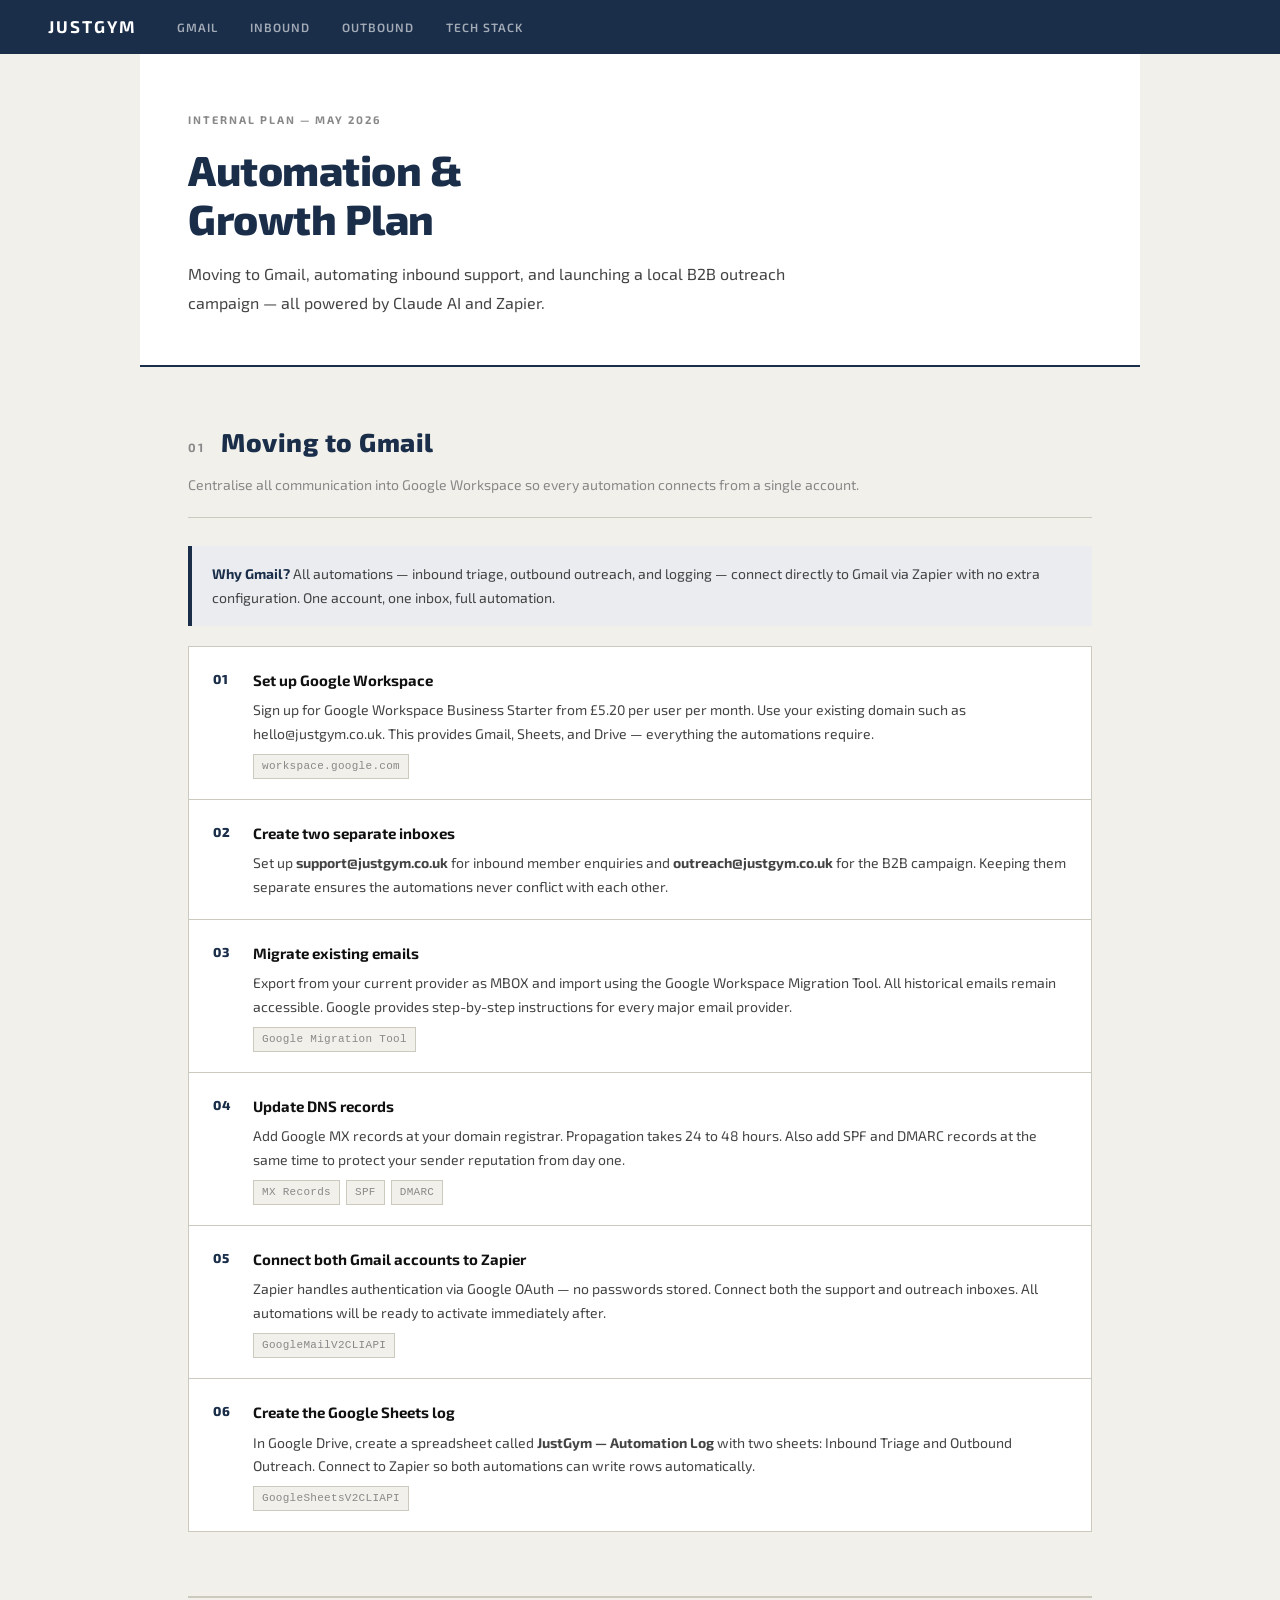
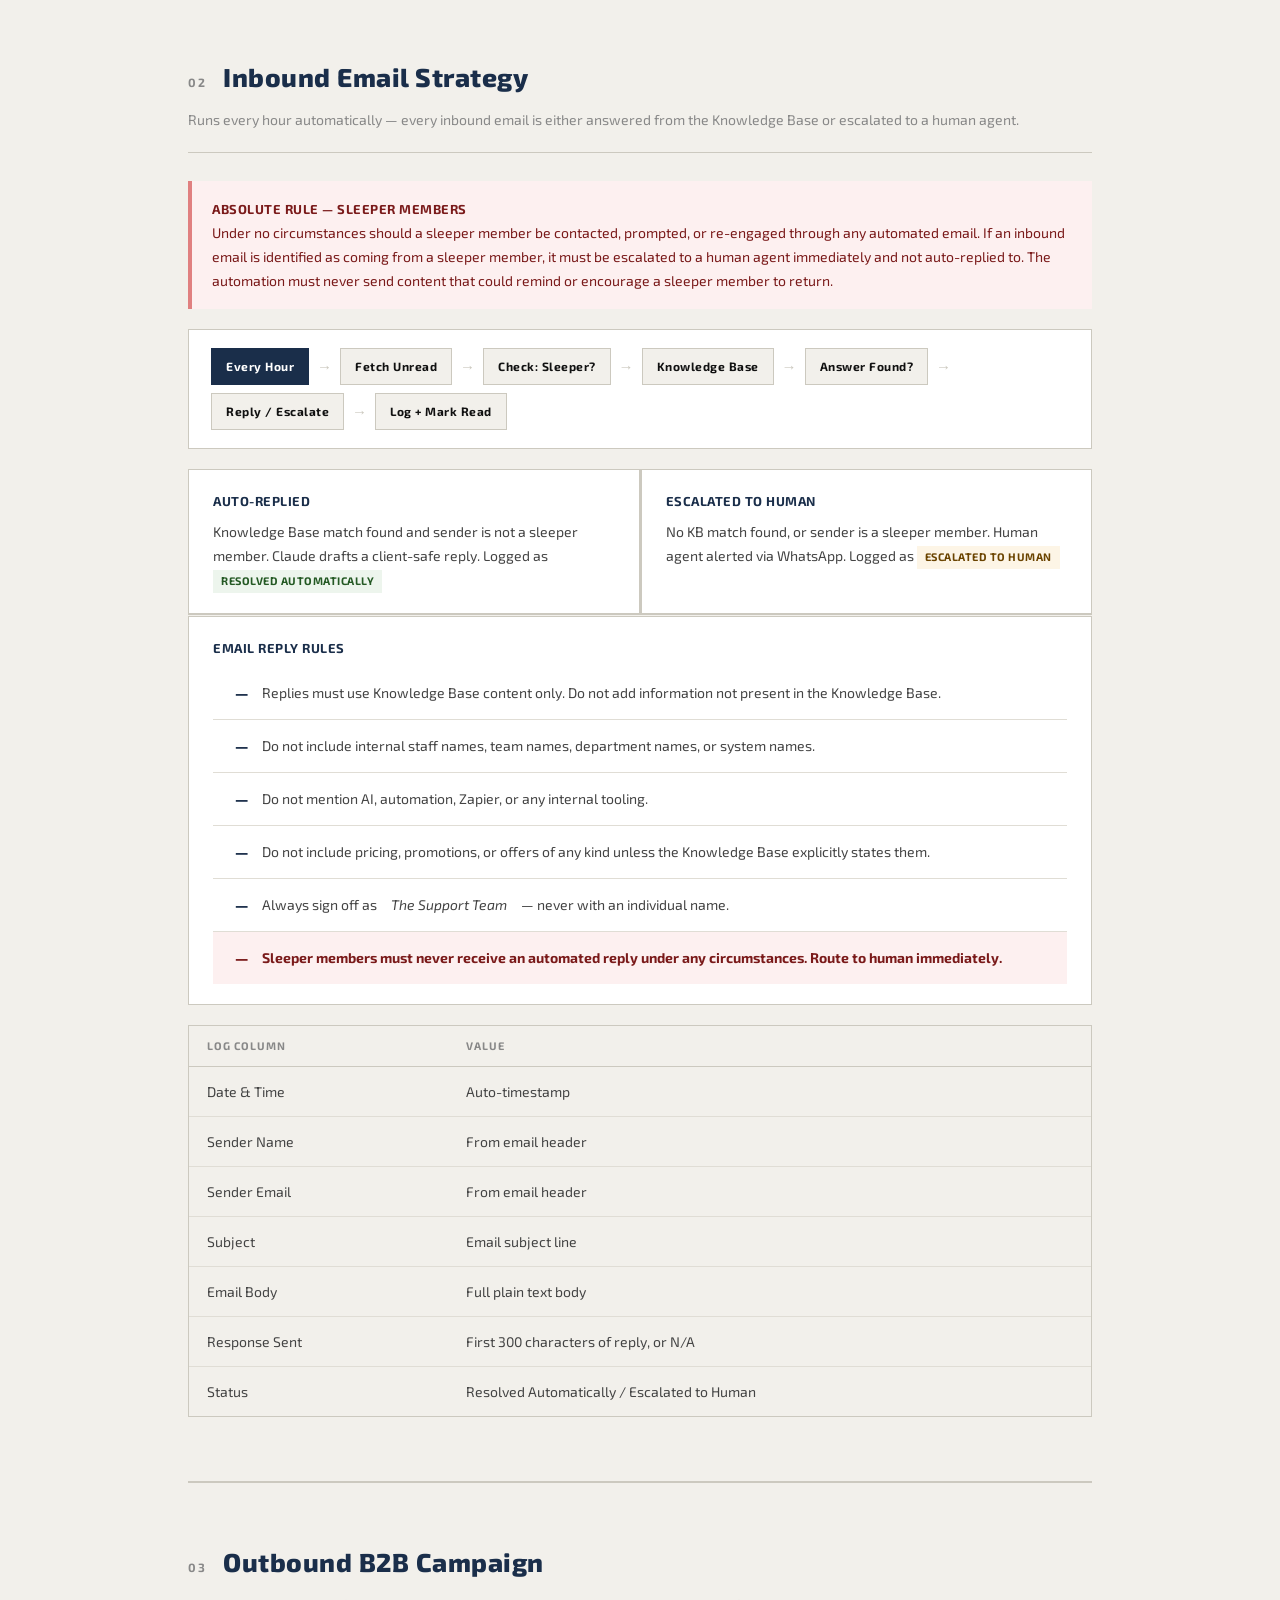
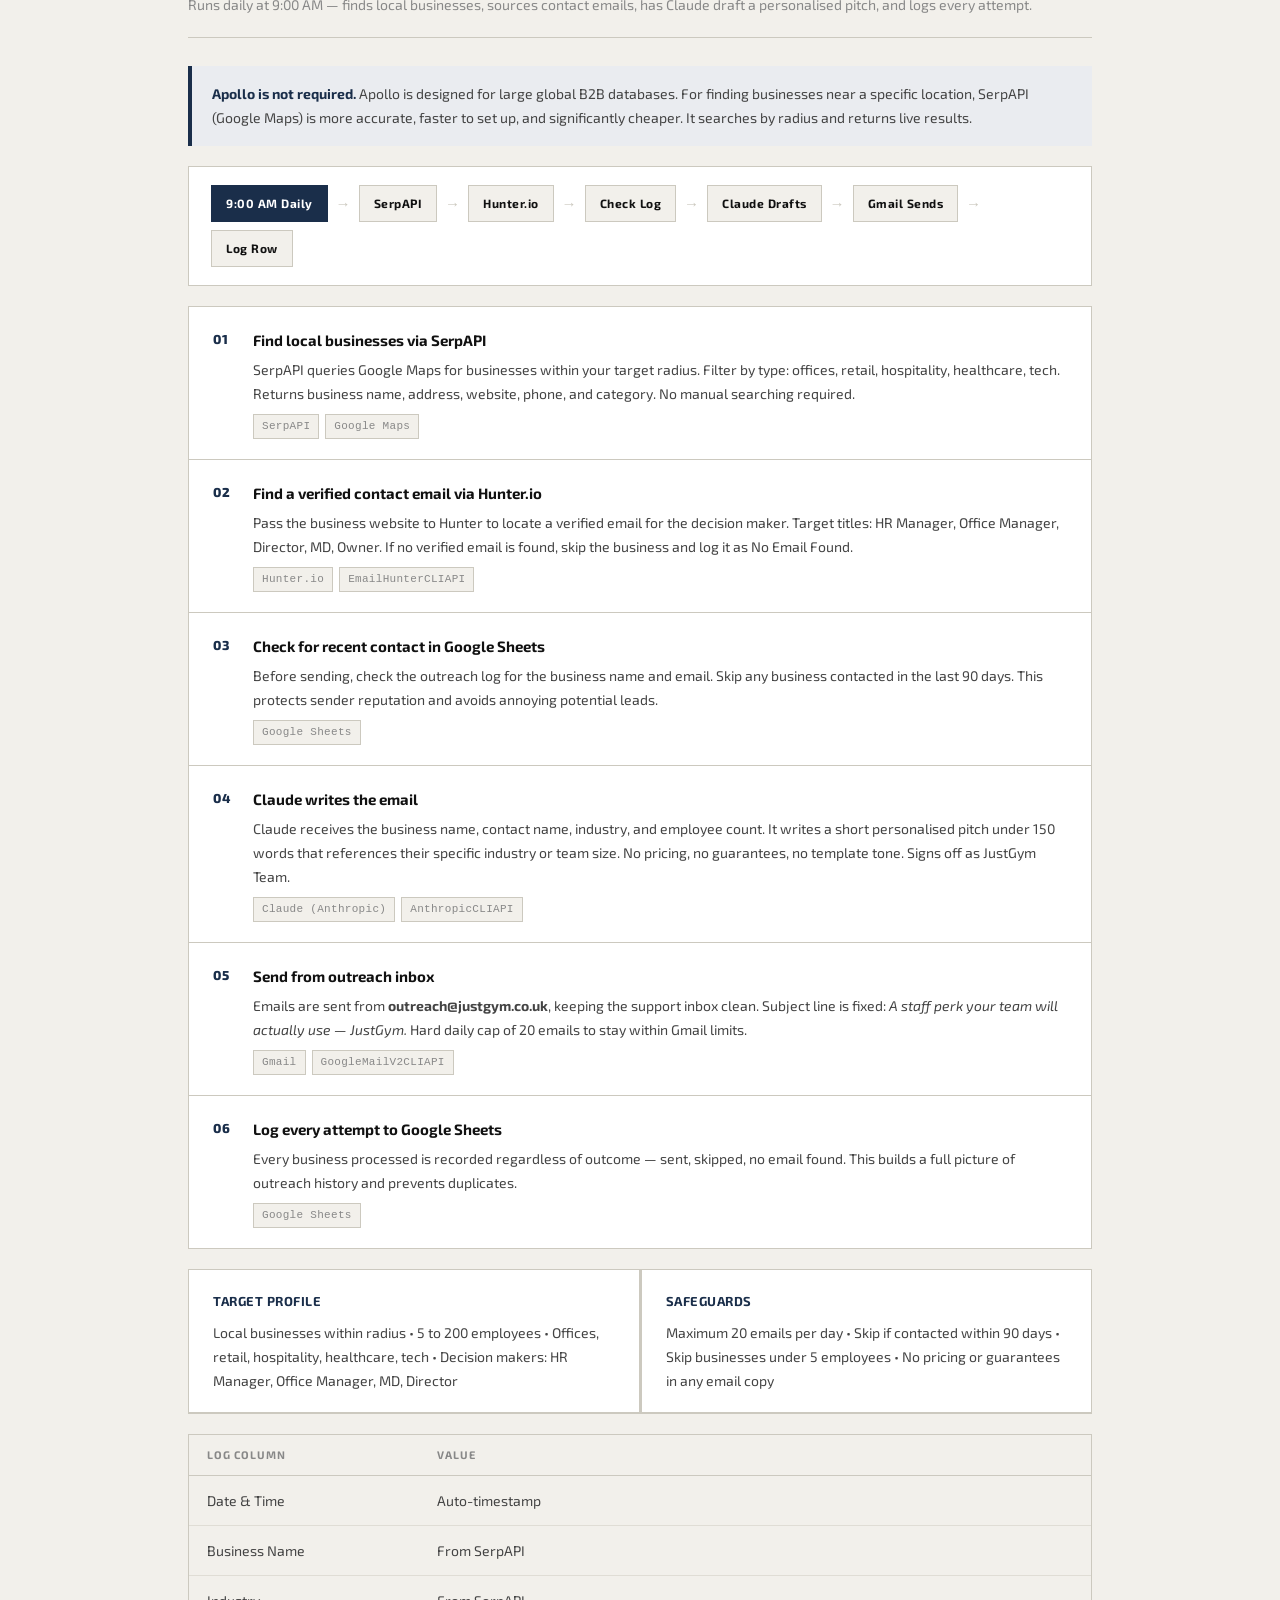
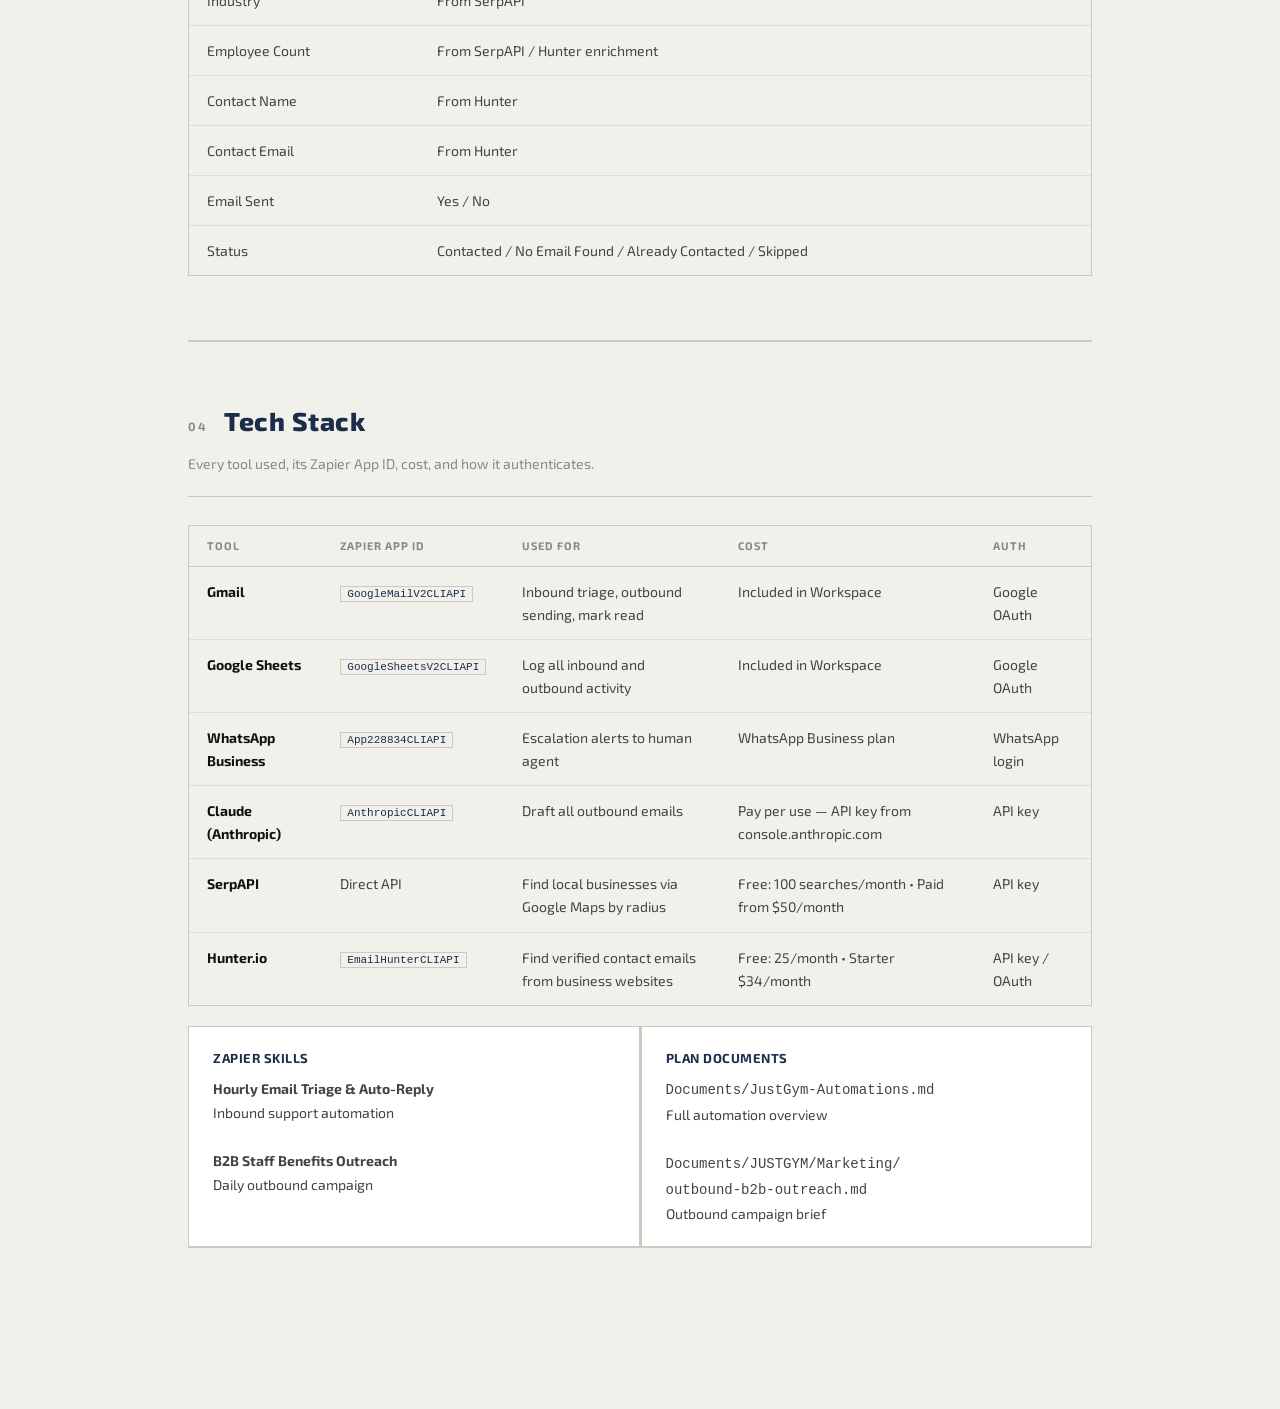
==== commit 40220cbd: "Eurostile font, improved readability, sleeper member rule" ====
--- a/index.html
+++ b/index.html
@@ -4,169 +4,197 @@
   <meta charset="UTF-8" />
   <meta name="viewport" content="width=device-width, initial-scale=1.0" />
   <title>JustGym — Automation & Growth Plan</title>
+  <link rel="preconnect" href="https://fonts.googleapis.com" />
+  <link rel="preconnect" href="https://fonts.gstatic.com" crossorigin />
+  <link href="https://fonts.googleapis.com/css2?family=Exo+2:ital,wght@0,400;0,500;0,600;0,700;0,800;1,400&display=swap" rel="stylesheet" />
   <style>
     :root {
-      --bg: #f5f4f0;
+      --bg: #f2f0eb;
       --surface: #ffffff;
-      --border: #d8d5cc;
-      --border-light: #e8e5dc;
-      --text: #1a1a1a;
-      --text-muted: #5a5a5a;
-      --text-faint: #8a8a8a;
-      --accent: #1c3a5e;
-      --accent-light: #e8eef5;
+      --border: #ccc9bf;
+      --border-light: #e0ddd5;
+      --text: #111111;
+      --text-muted: #444444;
+      --text-faint: #888888;
+      --navy: #1a2e4a;
+      --navy-light: #eaecf0;
+      --red-bg: #fdf0f0;
+      --red-border: #e08080;
+      --red-text: #7a1a1a;
       --green-bg: #edf5ed;
-      --green-text: #2d6a2d;
-      --orange-bg: #fdf3e8;
-      --orange-text: #7a4a0a;
-      --font: Georgia, 'Times New Roman', serif;
-      --font-sans: 'Helvetica Neue', Helvetica, Arial, sans-serif;
-    }
+      --green-text: #245924;
+      --amber-bg: #fdf5e6;
+      --amber-text: #6b4400;
+      --font: 'Eurostile', 'Exo 2', 'Helvetica Neue', Arial, sans-serif;
+    }
+
     * { box-sizing: border-box; margin: 0; padding: 0; }
+
     body {
       background: var(--bg);
       color: var(--text);
-      font-family: var(--font-sans);
+      font-family: var(--font);
+      font-size: 15px;
+      line-height: 1.75;
+      padding-bottom: 100px;
+    }
+
+    /* NAV */
+    nav {
+      background: var(--navy);
+      padding: 0 48px;
+      display: flex;
+      align-items: center;
+      gap: 40px;
+      height: 54px;
+    }
+    .logo {
+      font-size: 17px;
+      font-weight: 700;
+      color: #fff;
+      text-decoration: none;
+      letter-spacing: 2px;
+      text-transform: uppercase;
+    }
+    .nav-links { display: flex; gap: 32px; }
+    .nav-links a {
+      color: rgba(255,255,255,0.6);
+      text-decoration: none;
+      font-size: 12px;
+      font-weight: 600;
+      letter-spacing: 1px;
+      text-transform: uppercase;
+    }
+    .nav-links a:hover { color: #fff; }
+
+    /* HEADER BAND */
+    .header {
+      background: var(--surface);
+      border-bottom: 2px solid var(--navy);
+      padding: 56px 48px 48px;
+      max-width: 1000px;
+      margin: 0 auto;
+    }
+    .header .label {
+      font-size: 11px;
+      font-weight: 700;
+      letter-spacing: 2px;
+      text-transform: uppercase;
+      color: var(--text-faint);
+      margin-bottom: 16px;
+    }
+    .header h1 {
+      font-size: 42px;
+      font-weight: 800;
+      letter-spacing: -0.5px;
+      line-height: 1.15;
+      color: var(--navy);
+      margin-bottom: 18px;
+    }
+    .header p {
+      font-size: 16px;
+      color: var(--text-muted);
+      max-width: 600px;
+      line-height: 1.8;
+    }
+
+    /* MAIN */
+    .main {
+      max-width: 1000px;
+      margin: 0 auto;
+      padding: 52px 48px 0;
+    }
+
+    /* SECTION */
+    .section { margin-bottom: 64px; }
+
+    .section-heading {
+      display: flex;
+      align-items: baseline;
+      gap: 16px;
+      margin-bottom: 8px;
+    }
+    .section-heading h2 {
+      font-size: 26px;
+      font-weight: 800;
+      letter-spacing: 0.5px;
+      color: var(--navy);
+    }
+    .section-heading .section-num {
+      font-size: 12px;
+      font-weight: 700;
+      letter-spacing: 2px;
+      text-transform: uppercase;
+      color: var(--text-faint);
+    }
+    .section-desc {
+      font-size: 14px;
+      color: var(--text-faint);
+      margin-bottom: 28px;
+      padding-bottom: 20px;
+      border-bottom: 1px solid var(--border);
+    }
+
+    /* CALLOUTS */
+    .callout {
+      padding: 16px 20px;
+      margin-bottom: 20px;
       font-size: 14px;
       line-height: 1.7;
-      padding-bottom: 80px;
-    }
-
-    /* NAV */
-    nav {
-      background: var(--accent);
-      padding: 0 40px;
-      display: flex;
-      align-items: center;
-      gap: 32px;
-      height: 52px;
-    }
-    nav .logo {
-      font-family: var(--font);
-      font-size: 16px;
-      font-weight: bold;
-      color: #ffffff;
-      text-decoration: none;
-      letter-spacing: 0.3px;
-      white-space: nowrap;
-    }
-    nav a {
-      color: rgba(255,255,255,0.65);
-      text-decoration: none;
-      font-size: 13px;
-    }
-    nav a:hover { color: #ffffff; }
-    .nav-links { display: flex; gap: 28px; }
-
-    /* HERO */
-    .hero {
-      background: var(--surface);
-      border-bottom: 1px solid var(--border);
-      padding: 52px 40px 44px;
-      max-width: 960px;
-      margin: 0 auto 0;
-    }
-    .hero .label {
-      font-size: 11px;
-      font-family: var(--font-sans);
-      font-weight: 600;
-      letter-spacing: 1.2px;
-      text-transform: uppercase;
-      color: var(--text-faint);
-      margin-bottom: 14px;
-    }
-    .hero h1 {
-      font-family: var(--font);
-      font-size: 38px;
-      font-weight: normal;
-      letter-spacing: -0.5px;
-      line-height: 1.2;
-      margin-bottom: 16px;
-      color: var(--text);
-    }
-    .hero p {
-      font-size: 15px;
+    }
+    .callout-info {
+      background: var(--navy-light);
+      border-left: 4px solid var(--navy);
       color: var(--text-muted);
-      max-width: 560px;
-      line-height: 1.75;
-    }
-
-    /* MAIN */
-    .main {
-      max-width: 960px;
-      margin: 0 auto;
-      padding: 40px 40px 0;
-    }
-
-    /* SECTION */
-    .section { margin-bottom: 56px; }
-    .section-title {
-      font-family: var(--font);
-      font-size: 24px;
-      font-weight: normal;
-      color: var(--text);
-      margin-bottom: 6px;
-    }
-    .section-sub {
-      font-size: 13px;
-      color: var(--text-faint);
-      margin-bottom: 24px;
-      padding-bottom: 16px;
-      border-bottom: 1px solid var(--border);
-    }
-
-    /* CALLOUT */
-    .callout {
-      background: var(--accent-light);
-      border-left: 3px solid var(--accent);
-      padding: 14px 18px;
-      margin-bottom: 20px;
-      font-size: 13.5px;
-      color: var(--text-muted);
-      line-height: 1.65;
-    }
-    .callout strong { color: var(--text); }
+    }
+    .callout-info strong { color: var(--navy); }
+
+    .callout-warning {
+      background: var(--red-bg);
+      border-left: 4px solid var(--red-border);
+      color: var(--red-text);
+    }
+    .callout-warning strong { color: var(--red-text); font-size: 13px; font-weight: 700; letter-spacing: 0.5px; text-transform: uppercase; }
 
     /* STEPS */
-    .steps { list-style: none; display: flex; flex-direction: column; gap: 2px; }
+    .steps { list-style: none; }
     .step {
       display: flex;
-      align-items: flex-start;
-      gap: 0;
+      gap: 20px;
       background: var(--surface);
       border: 1px solid var(--border);
-      border-bottom: none;
-      padding: 18px 20px;
-    }
-    .steps .step:first-child { border-radius: 4px 4px 0 0; }
-    .steps .step:last-child  { border-bottom: 1px solid var(--border); border-radius: 0 0 4px 4px; }
+      border-top: none;
+      padding: 20px 24px;
+    }
+    .steps .step:first-child { border-top: 1px solid var(--border); }
     .step-num {
-      width: 24px;
-      min-width: 24px;
-      font-size: 12px;
-      font-weight: 700;
-      font-family: var(--font-sans);
-      color: var(--accent);
-      margin-top: 2px;
-      margin-right: 14px;
+      font-size: 13px;
+      font-weight: 800;
+      color: var(--navy);
+      min-width: 20px;
+      padding-top: 1px;
+      letter-spacing: 0.5px;
     }
     .step-body h4 {
+      font-size: 15px;
+      font-weight: 700;
+      color: var(--text);
+      margin-bottom: 5px;
+    }
+    .step-body p {
       font-size: 14px;
-      font-weight: 700;
-      font-family: var(--font-sans);
-      color: var(--text);
-      margin-bottom: 4px;
-    }
-    .step-body p { font-size: 13px; color: var(--text-muted); }
-    .tags { margin-top: 7px; display: flex; flex-wrap: wrap; gap: 5px; }
+      color: var(--text-muted);
+      line-height: 1.7;
+    }
+    .tags { margin-top: 8px; display: flex; flex-wrap: wrap; gap: 6px; }
     .tag {
       background: var(--bg);
       border: 1px solid var(--border);
       color: var(--text-faint);
       font-size: 11px;
       font-family: monospace;
-      padding: 2px 7px;
-      border-radius: 3px;
+      padding: 2px 8px;
+      letter-spacing: 0.3px;
     }
 
     /* FLOW */
@@ -174,110 +202,116 @@
       display: flex;
       align-items: center;
       flex-wrap: wrap;
-      gap: 0;
-      padding: 16px 20px;
+      row-gap: 8px;
+      padding: 18px 22px;
       background: var(--surface);
       border: 1px solid var(--border);
-      border-radius: 4px;
       margin-bottom: 20px;
     }
     .flow-node {
       background: var(--bg);
       border: 1px solid var(--border);
-      padding: 6px 12px;
+      padding: 7px 14px;
       font-size: 12px;
-      font-family: var(--font-sans);
-      font-weight: 600;
+      font-weight: 700;
+      letter-spacing: 0.5px;
       color: var(--text);
-      border-radius: 3px;
-    }
-    .flow-node.primary {
-      background: var(--accent);
-      color: #fff;
-      border-color: var(--accent);
-    }
-    .flow-arrow {
-      color: var(--border);
-      font-size: 14px;
-      padding: 0 6px;
-    }
+    }
+    .flow-node.primary { background: var(--navy); color: #fff; border-color: var(--navy); }
+    .flow-arrow { color: var(--border); padding: 0 8px; font-size: 15px; }
 
     /* GRID */
-    .grid-2 {
-      display: grid;
-      grid-template-columns: 1fr 1fr;
-      gap: 16px;
-      margin-bottom: 16px;
-    }
+    .grid-2 { display: grid; grid-template-columns: 1fr 1fr; gap: 1px; background: var(--border); margin-bottom: 1px; }
     @media (max-width: 640px) { .grid-2 { grid-template-columns: 1fr; } }
 
     /* CARD */
     .card {
       background: var(--surface);
       border: 1px solid var(--border);
-      border-radius: 4px;
-      padding: 18px 20px;
+      padding: 20px 24px;
+      margin-bottom: 1px;
     }
     .card h3 {
       font-size: 13px;
       font-weight: 700;
-      font-family: var(--font-sans);
-      color: var(--text);
-      margin-bottom: 6px;
-    }
-    .card p { font-size: 13px; color: var(--text-muted); }
-
-    /* STATUS PILLS */
+      letter-spacing: 0.5px;
+      text-transform: uppercase;
+      color: var(--navy);
+      margin-bottom: 8px;
+    }
+    .card p { font-size: 14px; color: var(--text-muted); line-height: 1.7; }
+
+    /* RULES LIST */
+    .rules {
+      background: var(--surface);
+      border: 1px solid var(--border);
+      margin-bottom: 20px;
+    }
+    .rule-item {
+      display: flex;
+      align-items: flex-start;
+      gap: 14px;
+      padding: 14px 22px;
+      border-bottom: 1px solid var(--border-light);
+      font-size: 14px;
+      color: var(--text-muted);
+      line-height: 1.65;
+    }
+    .rule-item:last-child { border-bottom: none; }
+    .rule-item .bullet {
+      color: var(--navy);
+      font-weight: 800;
+      font-size: 16px;
+      line-height: 1.5;
+      min-width: 12px;
+    }
+
+    /* STATUS */
     .pill {
       display: inline-block;
       font-size: 11px;
-      font-weight: 600;
-      font-family: var(--font-sans);
+      font-weight: 700;
+      letter-spacing: 0.5px;
+      text-transform: uppercase;
       padding: 2px 8px;
-      border-radius: 3px;
     }
     .pill-green  { background: var(--green-bg);  color: var(--green-text);  }
-    .pill-orange { background: var(--orange-bg); color: var(--orange-text); }
+    .pill-amber  { background: var(--amber-bg);  color: var(--amber-text);  }
 
     /* TABLE */
-    .table-wrap {
-      border: 1px solid var(--border);
-      border-radius: 4px;
-      overflow-x: auto;
-      margin-top: 16px;
-    }
-    table { width: 100%; border-collapse: collapse; font-size: 13px; }
+    .table-wrap { border: 1px solid var(--border); overflow-x: auto; margin-top: 20px; }
+    table { width: 100%; border-collapse: collapse; font-size: 14px; }
     th {
       background: var(--bg);
       color: var(--text-faint);
-      font-weight: 600;
       font-size: 11px;
+      font-weight: 700;
       text-transform: uppercase;
-      letter-spacing: 0.6px;
-      padding: 9px 16px;
+      letter-spacing: 1px;
+      padding: 10px 18px;
       text-align: left;
       border-bottom: 1px solid var(--border);
-      font-family: var(--font-sans);
     }
     td {
-      padding: 11px 16px;
+      padding: 13px 18px;
       border-bottom: 1px solid var(--border-light);
       color: var(--text-muted);
       vertical-align: top;
+      line-height: 1.65;
     }
     td strong { color: var(--text); }
     td code {
       font-size: 11px;
       background: var(--bg);
       border: 1px solid var(--border);
-      padding: 1px 5px;
-      border-radius: 2px;
-      color: var(--accent);
+      padding: 1px 6px;
+      color: var(--navy);
+      font-family: monospace;
     }
     tr:last-child td { border-bottom: none; }
 
     /* DIVIDER */
-    hr { border: none; border-top: 1px solid var(--border); margin: 48px 0; }
+    hr { border: none; border-top: 2px solid var(--border); margin: 56px 0; }
   </style>
 </head>
 <body>
@@ -285,16 +319,16 @@
 <nav>
   <a class="logo" href="#">JustGym</a>
   <div class="nav-links">
-    <a href="#gmail">Gmail Migration</a>
+    <a href="#gmail">Gmail</a>
     <a href="#inbound">Inbound</a>
     <a href="#outbound">Outbound</a>
     <a href="#stack">Tech Stack</a>
   </div>
 </nav>
 
-<div class="hero">
+<div class="header">
   <div class="label">Internal Plan &mdash; May 2026</div>
-  <h1>Automation &amp; Growth Plan</h1>
+  <h1>Automation &amp;<br />Growth Plan</h1>
   <p>Moving to Gmail, automating inbound support, and launching a local B2B outreach campaign &mdash; all powered by Claude AI and Zapier.</p>
 </div>
 
@@ -302,58 +336,61 @@
 
   <!-- GMAIL MIGRATION -->
   <section class="section" id="gmail">
-    <h2 class="section-title">Moving to Gmail</h2>
-    <p class="section-sub">Centralise all communication into Google Workspace</p>
-
-    <div class="callout">
-      <strong>Why Gmail?</strong> All automations (inbound triage, outbound outreach, logging) connect directly to Gmail via Zapier with no extra setup. One account, one inbox, full automation.
+    <div class="section-heading">
+      <span class="section-num">01</span>
+      <h2>Moving to Gmail</h2>
+    </div>
+    <p class="section-desc">Centralise all communication into Google Workspace so every automation connects from a single account.</p>
+
+    <div class="callout callout-info">
+      <strong>Why Gmail?</strong> All automations &mdash; inbound triage, outbound outreach, and logging &mdash; connect directly to Gmail via Zapier with no extra configuration. One account, one inbox, full automation.
     </div>
 
     <ul class="steps">
       <li class="step">
-        <div class="step-num">1</div>
+        <div class="step-num">01</div>
         <div class="step-body">
           <h4>Set up Google Workspace</h4>
-          <p>Sign up for Google Workspace (Business Starter from &pound;5.20/user/month). Use your existing domain (e.g. hello@justgym.co.uk). This gives you Gmail, Sheets, and Drive &mdash; everything the automations need.</p>
+          <p>Sign up for Google Workspace Business Starter from &pound;5.20 per user per month. Use your existing domain such as hello@justgym.co.uk. This provides Gmail, Sheets, and Drive &mdash; everything the automations require.</p>
           <div class="tags"><span class="tag">workspace.google.com</span></div>
         </div>
       </li>
       <li class="step">
-        <div class="step-num">2</div>
-        <div class="step-body">
-          <h4>Set up two Gmail inboxes</h4>
-          <p>Create two addresses: <strong>support@justgym.co.uk</strong> for inbound triage and <strong>outreach@justgym.co.uk</strong> for the B2B campaign. Keep them separate so the automations do not conflict.</p>
-        </div>
-      </li>
-      <li class="step">
-        <div class="step-num">3</div>
+        <div class="step-num">02</div>
+        <div class="step-body">
+          <h4>Create two separate inboxes</h4>
+          <p>Set up <strong>support@justgym.co.uk</strong> for inbound member enquiries and <strong>outreach@justgym.co.uk</strong> for the B2B campaign. Keeping them separate ensures the automations never conflict with each other.</p>
+        </div>
+      </li>
+      <li class="step">
+        <div class="step-num">03</div>
         <div class="step-body">
           <h4>Migrate existing emails</h4>
-          <p>Use the Google Workspace Migration Tool or forward existing emails. Export from your current provider as MBOX and import via Google Takeout. Historical emails remain accessible.</p>
+          <p>Export from your current provider as MBOX and import using the Google Workspace Migration Tool. All historical emails remain accessible. Google provides step-by-step instructions for every major email provider.</p>
           <div class="tags"><span class="tag">Google Migration Tool</span></div>
         </div>
       </li>
       <li class="step">
-        <div class="step-num">4</div>
+        <div class="step-num">04</div>
         <div class="step-body">
           <h4>Update DNS records</h4>
-          <p>Add Google MX records in your domain registrar. Takes 24&ndash;48 hours to propagate. Google Workspace provides step-by-step instructions per registrar (GoDaddy, Cloudflare, etc.).</p>
+          <p>Add Google MX records at your domain registrar. Propagation takes 24 to 48 hours. Also add SPF and DMARC records at the same time to protect your sender reputation from day one.</p>
           <div class="tags"><span class="tag">MX Records</span><span class="tag">SPF</span><span class="tag">DMARC</span></div>
         </div>
       </li>
       <li class="step">
-        <div class="step-num">5</div>
-        <div class="step-body">
-          <h4>Connect Gmail to Zapier</h4>
-          <p>In Zapier, connect both Gmail accounts. Zapier handles OAuth automatically &mdash; no passwords stored, uses Google secure login. Both automations will then be ready to enable.</p>
+        <div class="step-num">05</div>
+        <div class="step-body">
+          <h4>Connect both Gmail accounts to Zapier</h4>
+          <p>Zapier handles authentication via Google OAuth &mdash; no passwords stored. Connect both the support and outreach inboxes. All automations will be ready to activate immediately after.</p>
           <div class="tags"><span class="tag">GoogleMailV2CLIAPI</span></div>
         </div>
       </li>
       <li class="step">
-        <div class="step-num">6</div>
+        <div class="step-num">06</div>
         <div class="step-body">
           <h4>Create the Google Sheets log</h4>
-          <p>In Google Drive, create a spreadsheet called <strong>JustGym &mdash; Automation Log</strong>. Add two sheets: Inbound Triage and Outbound Outreach. Connect it to Zapier.</p>
+          <p>In Google Drive, create a spreadsheet called <strong>JustGym &mdash; Automation Log</strong> with two sheets: Inbound Triage and Outbound Outreach. Connect to Zapier so both automations can write rows automatically.</p>
           <div class="tags"><span class="tag">GoogleSheetsV2CLIAPI</span></div>
         </div>
       </li>
@@ -364,13 +401,23 @@
 
   <!-- INBOUND -->
   <section class="section" id="inbound">
-    <h2 class="section-title">Inbound: Email Triage</h2>
-    <p class="section-sub">Runs every hour &mdash; auto-reply or escalate every support email</p>
+    <div class="section-heading">
+      <span class="section-num">02</span>
+      <h2>Inbound Email Strategy</h2>
+    </div>
+    <p class="section-desc">Runs every hour automatically &mdash; every inbound email is either answered from the Knowledge Base or escalated to a human agent.</p>
+
+    <div class="callout callout-warning">
+      <strong>Absolute Rule &mdash; Sleeper Members</strong><br />
+      Under no circumstances should a sleeper member be contacted, prompted, or re-engaged through any automated email. If an inbound email is identified as coming from a sleeper member, it must be escalated to a human agent immediately and not auto-replied to. The automation must never send content that could remind or encourage a sleeper member to return.
+    </div>
 
     <div class="flow">
       <div class="flow-node primary">Every Hour</div>
       <div class="flow-arrow">&#8594;</div>
       <div class="flow-node">Fetch Unread</div>
+      <div class="flow-arrow">&#8594;</div>
+      <div class="flow-node">Check: Sleeper?</div>
       <div class="flow-arrow">&#8594;</div>
       <div class="flow-node">Knowledge Base</div>
       <div class="flow-arrow">&#8594;</div>
@@ -384,17 +431,24 @@
     <div class="grid-2">
       <div class="card">
         <h3>Auto-Replied</h3>
-        <p>Knowledge Base match found. Claude drafts a client-safe reply using only KB content. Logged as <span class="pill pill-green">Resolved Automatically</span></p>
+        <p>Knowledge Base match found and sender is not a sleeper member. Claude drafts a client-safe reply. Logged as <span class="pill pill-green">Resolved Automatically</span></p>
       </div>
       <div class="card">
-        <h3>Escalated</h3>
-        <p>No match found. Human agent alerted via WhatsApp with full email details. Logged as <span class="pill pill-orange">Escalated to Human</span></p>
+        <h3>Escalated to Human</h3>
+        <p>No KB match found, or sender is a sleeper member. Human agent alerted via WhatsApp. Logged as <span class="pill pill-amber">Escalated to Human</span></p>
       </div>
     </div>
 
-    <div class="card" style="margin-bottom:16px;">
-      <h3>Reply Rules</h3>
-      <p>All auto-replies use Knowledge Base content only. No internal names, system details, agent information, or mention of AI or automation. Always signed off as &ldquo;The Support Team.&rdquo;</p>
+    <div class="card" style="margin-top:0;">
+      <h3>Email Reply Rules</h3>
+      <div class="rules" style="border:none; margin:8px 0 0;">
+        <div class="rule-item"><span class="bullet">&mdash;</span>Replies must use Knowledge Base content only. Do not add information not present in the Knowledge Base.</div>
+        <div class="rule-item"><span class="bullet">&mdash;</span>Do not include internal staff names, team names, department names, or system names.</div>
+        <div class="rule-item"><span class="bullet">&mdash;</span>Do not mention AI, automation, Zapier, or any internal tooling.</div>
+        <div class="rule-item"><span class="bullet">&mdash;</span>Do not include pricing, promotions, or offers of any kind unless the Knowledge Base explicitly states them.</div>
+        <div class="rule-item"><span class="bullet">&mdash;</span>Always sign off as <em>The Support Team</em> &mdash; never with an individual name.</div>
+        <div class="rule-item" style="background:var(--red-bg); color:var(--red-text);"><span class="bullet" style="color:var(--red-text);">&mdash;</span><strong>Sleeper members must never receive an automated reply under any circumstances. Route to human immediately.</strong></div>
+      </div>
     </div>
 
     <div class="table-wrap">
@@ -419,19 +473,22 @@
 
   <!-- OUTBOUND -->
   <section class="section" id="outbound">
-    <h2 class="section-title">Outbound: B2B Staff Benefits Campaign</h2>
-    <p class="section-sub">Daily at 9:00 AM &mdash; find local businesses, draft personalised pitches with Claude, send and track</p>
-
-    <div class="callout">
-      <strong>Apollo is not needed.</strong> Apollo is built for large global B2B databases. For local businesses within a radius of your gym, SerpAPI (Google Maps) is better &mdash; it searches by proximity and returns live results. It is cheaper and more geographically relevant.
+    <div class="section-heading">
+      <span class="section-num">03</span>
+      <h2>Outbound B2B Campaign</h2>
+    </div>
+    <p class="section-desc">Runs daily at 9:00 AM &mdash; finds local businesses, sources contact emails, has Claude draft a personalised pitch, and logs every attempt.</p>
+
+    <div class="callout callout-info">
+      <strong>Apollo is not required.</strong> Apollo is designed for large global B2B databases. For finding businesses near a specific location, SerpAPI (Google Maps) is more accurate, faster to set up, and significantly cheaper. It searches by radius and returns live results.
     </div>
 
     <div class="flow">
       <div class="flow-node primary">9:00 AM Daily</div>
       <div class="flow-arrow">&#8594;</div>
-      <div class="flow-node">SerpAPI (Maps)</div>
-      <div class="flow-arrow">&#8594;</div>
-      <div class="flow-node">Hunter (Email)</div>
+      <div class="flow-node">SerpAPI</div>
+      <div class="flow-arrow">&#8594;</div>
+      <div class="flow-node">Hunter.io</div>
       <div class="flow-arrow">&#8594;</div>
       <div class="flow-node">Check Log</div>
       <div class="flow-arrow">&#8594;</div>
@@ -444,63 +501,63 @@
 
     <ul class="steps">
       <li class="step">
-        <div class="step-num">1</div>
-        <div class="step-body">
-          <h4>Find local businesses &mdash; SerpAPI</h4>
-          <p>SerpAPI queries Google Maps for businesses within your target radius. Filter by type: offices, retail, hospitality, healthcare, tech. Returns business name, address, website, phone, and category.</p>
+        <div class="step-num">01</div>
+        <div class="step-body">
+          <h4>Find local businesses via SerpAPI</h4>
+          <p>SerpAPI queries Google Maps for businesses within your target radius. Filter by type: offices, retail, hospitality, healthcare, tech. Returns business name, address, website, phone, and category. No manual searching required.</p>
           <div class="tags"><span class="tag">SerpAPI</span><span class="tag">Google Maps</span></div>
         </div>
       </li>
       <li class="step">
-        <div class="step-num">2</div>
-        <div class="step-body">
-          <h4>Find contact email &mdash; Hunter.io</h4>
-          <p>Pass the business website to Hunter to find a verified contact email. Target titles: HR Manager, Office Manager, Director, MD, Owner. Skip the business if no verified email is found and log as No Email Found.</p>
-          <div class="tags"><span class="tag">Hunter</span></div>
-        </div>
-      </li>
-      <li class="step">
-        <div class="step-num">3</div>
-        <div class="step-body">
-          <h4>Check for recent contact &mdash; Google Sheets</h4>
-          <p>Before sending, check the outreach log. Skip any business contacted in the last 90 days. Prevents duplicate outreach and protects sender reputation.</p>
+        <div class="step-num">02</div>
+        <div class="step-body">
+          <h4>Find a verified contact email via Hunter.io</h4>
+          <p>Pass the business website to Hunter to locate a verified email for the decision maker. Target titles: HR Manager, Office Manager, Director, MD, Owner. If no verified email is found, skip the business and log it as No Email Found.</p>
+          <div class="tags"><span class="tag">Hunter.io</span><span class="tag">EmailHunterCLIAPI</span></div>
+        </div>
+      </li>
+      <li class="step">
+        <div class="step-num">03</div>
+        <div class="step-body">
+          <h4>Check for recent contact in Google Sheets</h4>
+          <p>Before sending, check the outreach log for the business name and email. Skip any business contacted in the last 90 days. This protects sender reputation and avoids annoying potential leads.</p>
           <div class="tags"><span class="tag">Google Sheets</span></div>
         </div>
       </li>
       <li class="step">
-        <div class="step-num">4</div>
-        <div class="step-body">
-          <h4>Claude drafts the email</h4>
-          <p>Claude receives business name, contact name, industry, and employee count. It writes a short (&lt;150 words), human, personalised pitch referencing their industry or team size. No pricing, no guarantees, no template feel. Signs off as JustGym Team.</p>
-          <div class="tags"><span class="tag">Claude (Anthropic)</span></div>
-        </div>
-      </li>
-      <li class="step">
-        <div class="step-num">5</div>
-        <div class="step-body">
-          <h4>Send via Gmail</h4>
-          <p>Sends from outreach@justgym.co.uk &mdash; separate from the support inbox. Subject line is fixed: &ldquo;A staff perk your team will actually use &mdash; JustGym.&rdquo; Daily cap: 20 emails maximum.</p>
-          <div class="tags"><span class="tag">Gmail</span></div>
-        </div>
-      </li>
-      <li class="step">
-        <div class="step-num">6</div>
-        <div class="step-body">
-          <h4>Log to Google Sheets</h4>
-          <p>Every attempt (sent, skipped, no email found) is recorded with timestamp, business details, contact info, and status.</p>
+        <div class="step-num">04</div>
+        <div class="step-body">
+          <h4>Claude writes the email</h4>
+          <p>Claude receives the business name, contact name, industry, and employee count. It writes a short personalised pitch under 150 words that references their specific industry or team size. No pricing, no guarantees, no template tone. Signs off as JustGym Team.</p>
+          <div class="tags"><span class="tag">Claude (Anthropic)</span><span class="tag">AnthropicCLIAPI</span></div>
+        </div>
+      </li>
+      <li class="step">
+        <div class="step-num">05</div>
+        <div class="step-body">
+          <h4>Send from outreach inbox</h4>
+          <p>Emails are sent from <strong>outreach@justgym.co.uk</strong>, keeping the support inbox clean. Subject line is fixed: <em>A staff perk your team will actually use &mdash; JustGym.</em> Hard daily cap of 20 emails to stay within Gmail limits.</p>
+          <div class="tags"><span class="tag">Gmail</span><span class="tag">GoogleMailV2CLIAPI</span></div>
+        </div>
+      </li>
+      <li class="step">
+        <div class="step-num">06</div>
+        <div class="step-body">
+          <h4>Log every attempt to Google Sheets</h4>
+          <p>Every business processed is recorded regardless of outcome &mdash; sent, skipped, no email found. This builds a full picture of outreach history and prevents duplicates.</p>
           <div class="tags"><span class="tag">Google Sheets</span></div>
         </div>
       </li>
     </ul>
 
-    <div class="grid-2" style="margin-top:16px;">
+    <div class="grid-2" style="margin-top:20px;">
       <div class="card">
         <h3>Target Profile</h3>
-        <p>Local businesses within radius &bull; 5&ndash;200 employees &bull; Offices, retail, hospitality, healthcare, tech &bull; Decision maker: HR Manager, Office Manager, MD, Director</p>
+        <p>Local businesses within radius &bull; 5 to 200 employees &bull; Offices, retail, hospitality, healthcare, tech &bull; Decision makers: HR Manager, Office Manager, MD, Director</p>
       </div>
       <div class="card">
         <h3>Safeguards</h3>
-        <p>Maximum 20 emails per day &bull; Skip if contacted within 90 days &bull; Skip businesses under 5 employees &bull; No pricing or guarantees in email copy</p>
+        <p>Maximum 20 emails per day &bull; Skip if contacted within 90 days &bull; Skip businesses under 5 employees &bull; No pricing or guarantees in any email copy</p>
       </div>
     </div>
 
@@ -527,10 +584,13 @@
 
   <!-- TECH STACK -->
   <section class="section" id="stack">
-    <h2 class="section-title">Tech Stack</h2>
-    <p class="section-sub">All tools, Zapier IDs, costs, and how they connect</p>
-
-    <div class="table-wrap">
+    <div class="section-heading">
+      <span class="section-num">04</span>
+      <h2>Tech Stack</h2>
+    </div>
+    <p class="section-desc">Every tool used, its Zapier App ID, cost, and how it authenticates.</p>
+
+    <div class="table-wrap" style="margin-top:0;">
       <table>
         <thead>
           <tr>
@@ -552,7 +612,7 @@
           <tr>
             <td><strong>Google Sheets</strong></td>
             <td><code>GoogleSheetsV2CLIAPI</code></td>
-            <td>Log all inbound and outbound interactions</td>
+            <td>Log all inbound and outbound activity</td>
             <td>Included in Workspace</td>
             <td>Google OAuth</td>
           </tr>
@@ -574,7 +634,7 @@
             <td><strong>SerpAPI</strong></td>
             <td>Direct API</td>
             <td>Find local businesses via Google Maps by radius</td>
-            <td>Free: 100 searches/month &bull; Paid from $50/mo</td>
+            <td>Free: 100 searches/month &bull; Paid from $50/month</td>
             <td>API key</td>
           </tr>
           <tr>
@@ -591,11 +651,21 @@
     <div class="grid-2" style="margin-top:20px;">
       <div class="card">
         <h3>Zapier Skills</h3>
-        <p><strong>Hourly Email Triage &amp; Auto-Reply</strong> &mdash; inbound support automation<br /><br /><strong>B2B Staff Benefits Outreach</strong> &mdash; daily outbound campaign</p>
+        <p>
+          <strong>Hourly Email Triage &amp; Auto-Reply</strong><br />
+          Inbound support automation<br /><br />
+          <strong>B2B Staff Benefits Outreach</strong><br />
+          Daily outbound campaign
+        </p>
       </div>
       <div class="card">
-        <h3>Documents</h3>
-        <p><code>Documents/JustGym-Automations.md</code><br />Full automation overview<br /><br /><code>Documents/JUSTGYM/Marketing/outbound-b2b-outreach.md</code><br />Outbound campaign brief</p>
+        <h3>Plan Documents</h3>
+        <p>
+          <code>Documents/JustGym-Automations.md</code><br />
+          Full automation overview<br /><br />
+          <code>Documents/JUSTGYM/Marketing/<br />outbound-b2b-outreach.md</code><br />
+          Outbound campaign brief
+        </p>
       </div>
     </div>
   </section>
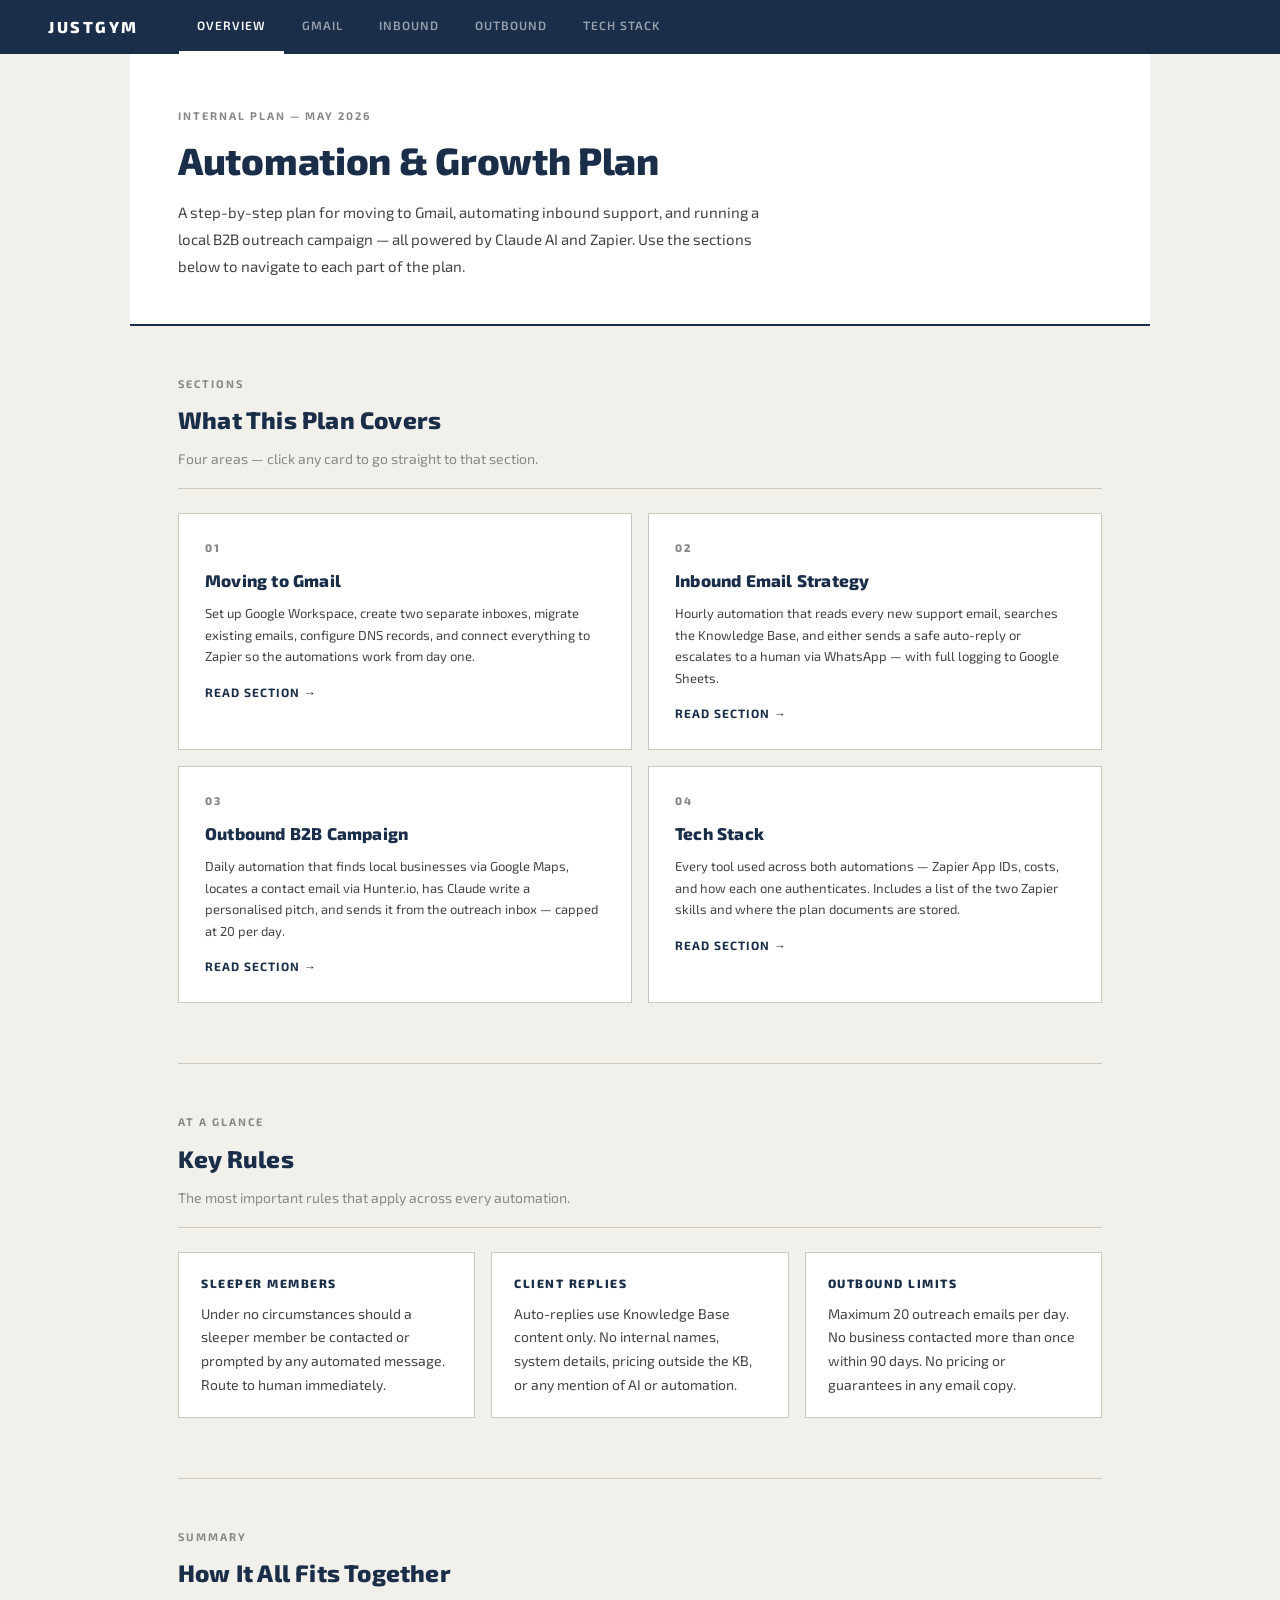
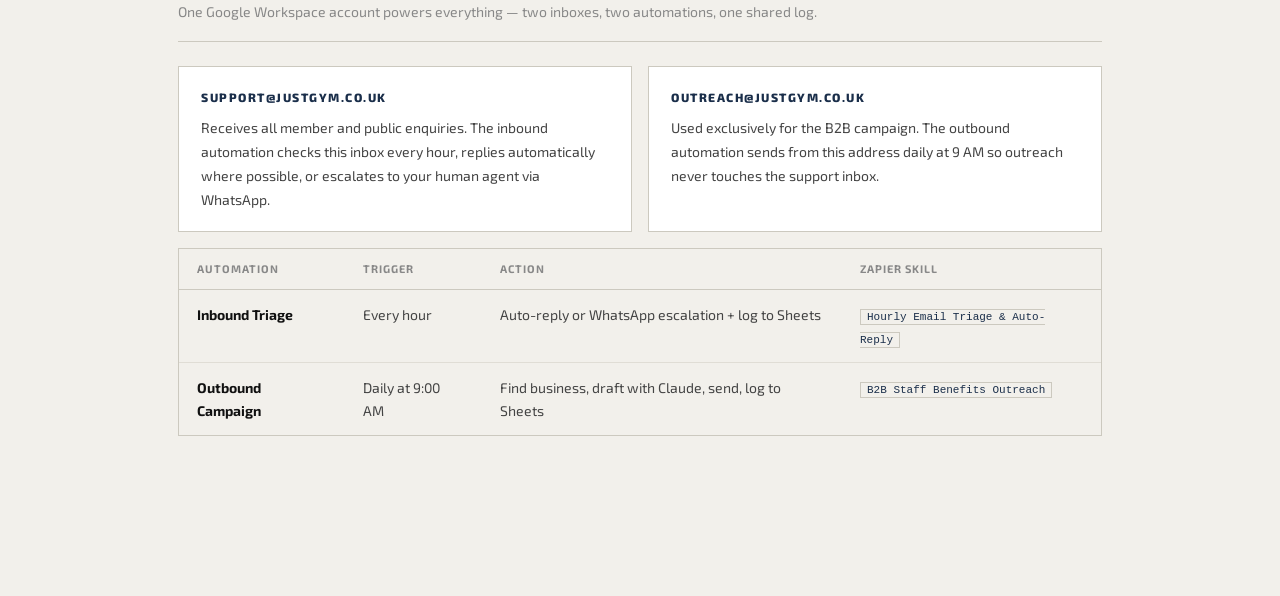
==== commit ebe6019a: "Split into multi-page site with shared stylesheet and README" ====
--- a/index.html
+++ b/index.html
@@ -4,672 +4,132 @@
   <meta charset="UTF-8" />
   <meta name="viewport" content="width=device-width, initial-scale=1.0" />
   <title>JustGym — Automation & Growth Plan</title>
-  <link rel="preconnect" href="https://fonts.googleapis.com" />
-  <link rel="preconnect" href="https://fonts.gstatic.com" crossorigin />
-  <link href="https://fonts.googleapis.com/css2?family=Exo+2:ital,wght@0,400;0,500;0,600;0,700;0,800;1,400&display=swap" rel="stylesheet" />
-  <style>
-    :root {
-      --bg: #f2f0eb;
-      --surface: #ffffff;
-      --border: #ccc9bf;
-      --border-light: #e0ddd5;
-      --text: #111111;
-      --text-muted: #444444;
-      --text-faint: #888888;
-      --navy: #1a2e4a;
-      --navy-light: #eaecf0;
-      --red-bg: #fdf0f0;
-      --red-border: #e08080;
-      --red-text: #7a1a1a;
-      --green-bg: #edf5ed;
-      --green-text: #245924;
-      --amber-bg: #fdf5e6;
-      --amber-text: #6b4400;
-      --font: 'Eurostile', 'Exo 2', 'Helvetica Neue', Arial, sans-serif;
-    }
-
-    * { box-sizing: border-box; margin: 0; padding: 0; }
-
-    body {
-      background: var(--bg);
-      color: var(--text);
-      font-family: var(--font);
-      font-size: 15px;
-      line-height: 1.75;
-      padding-bottom: 100px;
-    }
-
-    /* NAV */
-    nav {
-      background: var(--navy);
-      padding: 0 48px;
-      display: flex;
-      align-items: center;
-      gap: 40px;
-      height: 54px;
-    }
-    .logo {
-      font-size: 17px;
-      font-weight: 700;
-      color: #fff;
-      text-decoration: none;
-      letter-spacing: 2px;
-      text-transform: uppercase;
-    }
-    .nav-links { display: flex; gap: 32px; }
-    .nav-links a {
-      color: rgba(255,255,255,0.6);
-      text-decoration: none;
-      font-size: 12px;
-      font-weight: 600;
-      letter-spacing: 1px;
-      text-transform: uppercase;
-    }
-    .nav-links a:hover { color: #fff; }
-
-    /* HEADER BAND */
-    .header {
-      background: var(--surface);
-      border-bottom: 2px solid var(--navy);
-      padding: 56px 48px 48px;
-      max-width: 1000px;
-      margin: 0 auto;
-    }
-    .header .label {
-      font-size: 11px;
-      font-weight: 700;
-      letter-spacing: 2px;
-      text-transform: uppercase;
-      color: var(--text-faint);
-      margin-bottom: 16px;
-    }
-    .header h1 {
-      font-size: 42px;
-      font-weight: 800;
-      letter-spacing: -0.5px;
-      line-height: 1.15;
-      color: var(--navy);
-      margin-bottom: 18px;
-    }
-    .header p {
-      font-size: 16px;
-      color: var(--text-muted);
-      max-width: 600px;
-      line-height: 1.8;
-    }
-
-    /* MAIN */
-    .main {
-      max-width: 1000px;
-      margin: 0 auto;
-      padding: 52px 48px 0;
-    }
-
-    /* SECTION */
-    .section { margin-bottom: 64px; }
-
-    .section-heading {
-      display: flex;
-      align-items: baseline;
-      gap: 16px;
-      margin-bottom: 8px;
-    }
-    .section-heading h2 {
-      font-size: 26px;
-      font-weight: 800;
-      letter-spacing: 0.5px;
-      color: var(--navy);
-    }
-    .section-heading .section-num {
-      font-size: 12px;
-      font-weight: 700;
-      letter-spacing: 2px;
-      text-transform: uppercase;
-      color: var(--text-faint);
-    }
-    .section-desc {
-      font-size: 14px;
-      color: var(--text-faint);
-      margin-bottom: 28px;
-      padding-bottom: 20px;
-      border-bottom: 1px solid var(--border);
-    }
-
-    /* CALLOUTS */
-    .callout {
-      padding: 16px 20px;
-      margin-bottom: 20px;
-      font-size: 14px;
-      line-height: 1.7;
-    }
-    .callout-info {
-      background: var(--navy-light);
-      border-left: 4px solid var(--navy);
-      color: var(--text-muted);
-    }
-    .callout-info strong { color: var(--navy); }
-
-    .callout-warning {
-      background: var(--red-bg);
-      border-left: 4px solid var(--red-border);
-      color: var(--red-text);
-    }
-    .callout-warning strong { color: var(--red-text); font-size: 13px; font-weight: 700; letter-spacing: 0.5px; text-transform: uppercase; }
-
-    /* STEPS */
-    .steps { list-style: none; }
-    .step {
-      display: flex;
-      gap: 20px;
-      background: var(--surface);
-      border: 1px solid var(--border);
-      border-top: none;
-      padding: 20px 24px;
-    }
-    .steps .step:first-child { border-top: 1px solid var(--border); }
-    .step-num {
-      font-size: 13px;
-      font-weight: 800;
-      color: var(--navy);
-      min-width: 20px;
-      padding-top: 1px;
-      letter-spacing: 0.5px;
-    }
-    .step-body h4 {
-      font-size: 15px;
-      font-weight: 700;
-      color: var(--text);
-      margin-bottom: 5px;
-    }
-    .step-body p {
-      font-size: 14px;
-      color: var(--text-muted);
-      line-height: 1.7;
-    }
-    .tags { margin-top: 8px; display: flex; flex-wrap: wrap; gap: 6px; }
-    .tag {
-      background: var(--bg);
-      border: 1px solid var(--border);
-      color: var(--text-faint);
-      font-size: 11px;
-      font-family: monospace;
-      padding: 2px 8px;
-      letter-spacing: 0.3px;
-    }
-
-    /* FLOW */
-    .flow {
-      display: flex;
-      align-items: center;
-      flex-wrap: wrap;
-      row-gap: 8px;
-      padding: 18px 22px;
-      background: var(--surface);
-      border: 1px solid var(--border);
-      margin-bottom: 20px;
-    }
-    .flow-node {
-      background: var(--bg);
-      border: 1px solid var(--border);
-      padding: 7px 14px;
-      font-size: 12px;
-      font-weight: 700;
-      letter-spacing: 0.5px;
-      color: var(--text);
-    }
-    .flow-node.primary { background: var(--navy); color: #fff; border-color: var(--navy); }
-    .flow-arrow { color: var(--border); padding: 0 8px; font-size: 15px; }
-
-    /* GRID */
-    .grid-2 { display: grid; grid-template-columns: 1fr 1fr; gap: 1px; background: var(--border); margin-bottom: 1px; }
-    @media (max-width: 640px) { .grid-2 { grid-template-columns: 1fr; } }
-
-    /* CARD */
-    .card {
-      background: var(--surface);
-      border: 1px solid var(--border);
-      padding: 20px 24px;
-      margin-bottom: 1px;
-    }
-    .card h3 {
-      font-size: 13px;
-      font-weight: 700;
-      letter-spacing: 0.5px;
-      text-transform: uppercase;
-      color: var(--navy);
-      margin-bottom: 8px;
-    }
-    .card p { font-size: 14px; color: var(--text-muted); line-height: 1.7; }
-
-    /* RULES LIST */
-    .rules {
-      background: var(--surface);
-      border: 1px solid var(--border);
-      margin-bottom: 20px;
-    }
-    .rule-item {
-      display: flex;
-      align-items: flex-start;
-      gap: 14px;
-      padding: 14px 22px;
-      border-bottom: 1px solid var(--border-light);
-      font-size: 14px;
-      color: var(--text-muted);
-      line-height: 1.65;
-    }
-    .rule-item:last-child { border-bottom: none; }
-    .rule-item .bullet {
-      color: var(--navy);
-      font-weight: 800;
-      font-size: 16px;
-      line-height: 1.5;
-      min-width: 12px;
-    }
-
-    /* STATUS */
-    .pill {
-      display: inline-block;
-      font-size: 11px;
-      font-weight: 700;
-      letter-spacing: 0.5px;
-      text-transform: uppercase;
-      padding: 2px 8px;
-    }
-    .pill-green  { background: var(--green-bg);  color: var(--green-text);  }
-    .pill-amber  { background: var(--amber-bg);  color: var(--amber-text);  }
-
-    /* TABLE */
-    .table-wrap { border: 1px solid var(--border); overflow-x: auto; margin-top: 20px; }
-    table { width: 100%; border-collapse: collapse; font-size: 14px; }
-    th {
-      background: var(--bg);
-      color: var(--text-faint);
-      font-size: 11px;
-      font-weight: 700;
-      text-transform: uppercase;
-      letter-spacing: 1px;
-      padding: 10px 18px;
-      text-align: left;
-      border-bottom: 1px solid var(--border);
-    }
-    td {
-      padding: 13px 18px;
-      border-bottom: 1px solid var(--border-light);
-      color: var(--text-muted);
-      vertical-align: top;
-      line-height: 1.65;
-    }
-    td strong { color: var(--text); }
-    td code {
-      font-size: 11px;
-      background: var(--bg);
-      border: 1px solid var(--border);
-      padding: 1px 6px;
-      color: var(--navy);
-      font-family: monospace;
-    }
-    tr:last-child td { border-bottom: none; }
-
-    /* DIVIDER */
-    hr { border: none; border-top: 2px solid var(--border); margin: 56px 0; }
-  </style>
+  <link rel="stylesheet" href="style.css" />
 </head>
 <body>
 
 <nav>
-  <a class="logo" href="#">JustGym</a>
+  <a class="nav-logo" href="index.html">JustGym</a>
   <div class="nav-links">
-    <a href="#gmail">Gmail</a>
-    <a href="#inbound">Inbound</a>
-    <a href="#outbound">Outbound</a>
-    <a href="#stack">Tech Stack</a>
+    <a href="index.html" class="active">Overview</a>
+    <a href="gmail.html">Gmail</a>
+    <a href="inbound.html">Inbound</a>
+    <a href="outbound.html">Outbound</a>
+    <a href="stack.html">Tech Stack</a>
   </div>
 </nav>
 
-<div class="header">
+<div class="page-header">
   <div class="label">Internal Plan &mdash; May 2026</div>
-  <h1>Automation &amp;<br />Growth Plan</h1>
-  <p>Moving to Gmail, automating inbound support, and launching a local B2B outreach campaign &mdash; all powered by Claude AI and Zapier.</p>
+  <h1>Automation &amp; Growth Plan</h1>
+  <p>A step-by-step plan for moving to Gmail, automating inbound support, and running a local B2B outreach campaign &mdash; all powered by Claude AI and Zapier. Use the sections below to navigate to each part of the plan.</p>
 </div>
 
 <div class="main">
 
-  <!-- GMAIL MIGRATION -->
-  <section class="section" id="gmail">
-    <div class="section-heading">
-      <span class="section-num">01</span>
-      <h2>Moving to Gmail</h2>
+  <div class="section">
+    <div class="section-label">Sections</div>
+    <h2>What This Plan Covers</h2>
+    <p class="section-desc">Four areas &mdash; click any card to go straight to that section.</p>
+
+    <div class="grid-2">
+      <a class="nav-card" href="gmail.html">
+        <div class="nc-num">01</div>
+        <h3>Moving to Gmail</h3>
+        <p>Set up Google Workspace, create two separate inboxes, migrate existing emails, configure DNS records, and connect everything to Zapier so the automations work from day one.</p>
+        <div class="nc-arrow">Read section &rarr;</div>
+      </a>
+      <a class="nav-card" href="inbound.html">
+        <div class="nc-num">02</div>
+        <h3>Inbound Email Strategy</h3>
+        <p>Hourly automation that reads every new support email, searches the Knowledge Base, and either sends a safe auto-reply or escalates to a human via WhatsApp &mdash; with full logging to Google Sheets.</p>
+        <div class="nc-arrow">Read section &rarr;</div>
+      </a>
+      <a class="nav-card" href="outbound.html">
+        <div class="nc-num">03</div>
+        <h3>Outbound B2B Campaign</h3>
+        <p>Daily automation that finds local businesses via Google Maps, locates a contact email via Hunter.io, has Claude write a personalised pitch, and sends it from the outreach inbox &mdash; capped at 20 per day.</p>
+        <div class="nc-arrow">Read section &rarr;</div>
+      </a>
+      <a class="nav-card" href="stack.html">
+        <div class="nc-num">04</div>
+        <h3>Tech Stack</h3>
+        <p>Every tool used across both automations &mdash; Zapier App IDs, costs, and how each one authenticates. Includes a list of the two Zapier skills and where the plan documents are stored.</p>
+        <div class="nc-arrow">Read section &rarr;</div>
+      </a>
     </div>
-    <p class="section-desc">Centralise all communication into Google Workspace so every automation connects from a single account.</p>
-
-    <div class="callout callout-info">
-      <strong>Why Gmail?</strong> All automations &mdash; inbound triage, outbound outreach, and logging &mdash; connect directly to Gmail via Zapier with no extra configuration. One account, one inbox, full automation.
-    </div>
-
-    <ul class="steps">
-      <li class="step">
-        <div class="step-num">01</div>
-        <div class="step-body">
-          <h4>Set up Google Workspace</h4>
-          <p>Sign up for Google Workspace Business Starter from &pound;5.20 per user per month. Use your existing domain such as hello@justgym.co.uk. This provides Gmail, Sheets, and Drive &mdash; everything the automations require.</p>
-          <div class="tags"><span class="tag">workspace.google.com</span></div>
-        </div>
-      </li>
-      <li class="step">
-        <div class="step-num">02</div>
-        <div class="step-body">
-          <h4>Create two separate inboxes</h4>
-          <p>Set up <strong>support@justgym.co.uk</strong> for inbound member enquiries and <strong>outreach@justgym.co.uk</strong> for the B2B campaign. Keeping them separate ensures the automations never conflict with each other.</p>
-        </div>
-      </li>
-      <li class="step">
-        <div class="step-num">03</div>
-        <div class="step-body">
-          <h4>Migrate existing emails</h4>
-          <p>Export from your current provider as MBOX and import using the Google Workspace Migration Tool. All historical emails remain accessible. Google provides step-by-step instructions for every major email provider.</p>
-          <div class="tags"><span class="tag">Google Migration Tool</span></div>
-        </div>
-      </li>
-      <li class="step">
-        <div class="step-num">04</div>
-        <div class="step-body">
-          <h4>Update DNS records</h4>
-          <p>Add Google MX records at your domain registrar. Propagation takes 24 to 48 hours. Also add SPF and DMARC records at the same time to protect your sender reputation from day one.</p>
-          <div class="tags"><span class="tag">MX Records</span><span class="tag">SPF</span><span class="tag">DMARC</span></div>
-        </div>
-      </li>
-      <li class="step">
-        <div class="step-num">05</div>
-        <div class="step-body">
-          <h4>Connect both Gmail accounts to Zapier</h4>
-          <p>Zapier handles authentication via Google OAuth &mdash; no passwords stored. Connect both the support and outreach inboxes. All automations will be ready to activate immediately after.</p>
-          <div class="tags"><span class="tag">GoogleMailV2CLIAPI</span></div>
-        </div>
-      </li>
-      <li class="step">
-        <div class="step-num">06</div>
-        <div class="step-body">
-          <h4>Create the Google Sheets log</h4>
-          <p>In Google Drive, create a spreadsheet called <strong>JustGym &mdash; Automation Log</strong> with two sheets: Inbound Triage and Outbound Outreach. Connect to Zapier so both automations can write rows automatically.</p>
-          <div class="tags"><span class="tag">GoogleSheetsV2CLIAPI</span></div>
-        </div>
-      </li>
-    </ul>
-  </section>
+  </div>
 
   <hr />
 
-  <!-- INBOUND -->
-  <section class="section" id="inbound">
-    <div class="section-heading">
-      <span class="section-num">02</span>
-      <h2>Inbound Email Strategy</h2>
+  <div class="section">
+    <div class="section-label">At a Glance</div>
+    <h2>Key Rules</h2>
+    <p class="section-desc">The most important rules that apply across every automation.</p>
+
+    <div class="grid-3">
+      <div class="card">
+        <h3>Sleeper Members</h3>
+        <p>Under no circumstances should a sleeper member be contacted or prompted by any automated message. Route to human immediately.</p>
+      </div>
+      <div class="card">
+        <h3>Client Replies</h3>
+        <p>Auto-replies use Knowledge Base content only. No internal names, system details, pricing outside the KB, or any mention of AI or automation.</p>
+      </div>
+      <div class="card">
+        <h3>Outbound Limits</h3>
+        <p>Maximum 20 outreach emails per day. No business contacted more than once within 90 days. No pricing or guarantees in any email copy.</p>
+      </div>
     </div>
-    <p class="section-desc">Runs every hour automatically &mdash; every inbound email is either answered from the Knowledge Base or escalated to a human agent.</p>
+  </div>
 
-    <div class="callout callout-warning">
-      <strong>Absolute Rule &mdash; Sleeper Members</strong><br />
-      Under no circumstances should a sleeper member be contacted, prompted, or re-engaged through any automated email. If an inbound email is identified as coming from a sleeper member, it must be escalated to a human agent immediately and not auto-replied to. The automation must never send content that could remind or encourage a sleeper member to return.
-    </div>
+  <hr />
 
-    <div class="flow">
-      <div class="flow-node primary">Every Hour</div>
-      <div class="flow-arrow">&#8594;</div>
-      <div class="flow-node">Fetch Unread</div>
-      <div class="flow-arrow">&#8594;</div>
-      <div class="flow-node">Check: Sleeper?</div>
-      <div class="flow-arrow">&#8594;</div>
-      <div class="flow-node">Knowledge Base</div>
-      <div class="flow-arrow">&#8594;</div>
-      <div class="flow-node">Answer Found?</div>
-      <div class="flow-arrow">&#8594;</div>
-      <div class="flow-node">Reply / Escalate</div>
-      <div class="flow-arrow">&#8594;</div>
-      <div class="flow-node">Log + Mark Read</div>
-    </div>
+  <div class="section">
+    <div class="section-label">Summary</div>
+    <h2>How It All Fits Together</h2>
+    <p class="section-desc">One Google Workspace account powers everything &mdash; two inboxes, two automations, one shared log.</p>
 
     <div class="grid-2">
       <div class="card">
-        <h3>Auto-Replied</h3>
-        <p>Knowledge Base match found and sender is not a sleeper member. Claude drafts a client-safe reply. Logged as <span class="pill pill-green">Resolved Automatically</span></p>
+        <h3>support@justgym.co.uk</h3>
+        <p>Receives all member and public enquiries. The inbound automation checks this inbox every hour, replies automatically where possible, or escalates to your human agent via WhatsApp.</p>
       </div>
       <div class="card">
-        <h3>Escalated to Human</h3>
-        <p>No KB match found, or sender is a sleeper member. Human agent alerted via WhatsApp. Logged as <span class="pill pill-amber">Escalated to Human</span></p>
+        <h3>outreach@justgym.co.uk</h3>
+        <p>Used exclusively for the B2B campaign. The outbound automation sends from this address daily at 9 AM so outreach never touches the support inbox.</p>
       </div>
     </div>
-
-    <div class="card" style="margin-top:0;">
-      <h3>Email Reply Rules</h3>
-      <div class="rules" style="border:none; margin:8px 0 0;">
-        <div class="rule-item"><span class="bullet">&mdash;</span>Replies must use Knowledge Base content only. Do not add information not present in the Knowledge Base.</div>
-        <div class="rule-item"><span class="bullet">&mdash;</span>Do not include internal staff names, team names, department names, or system names.</div>
-        <div class="rule-item"><span class="bullet">&mdash;</span>Do not mention AI, automation, Zapier, or any internal tooling.</div>
-        <div class="rule-item"><span class="bullet">&mdash;</span>Do not include pricing, promotions, or offers of any kind unless the Knowledge Base explicitly states them.</div>
-        <div class="rule-item"><span class="bullet">&mdash;</span>Always sign off as <em>The Support Team</em> &mdash; never with an individual name.</div>
-        <div class="rule-item" style="background:var(--red-bg); color:var(--red-text);"><span class="bullet" style="color:var(--red-text);">&mdash;</span><strong>Sleeper members must never receive an automated reply under any circumstances. Route to human immediately.</strong></div>
-      </div>
-    </div>
-
-    <div class="table-wrap">
-      <table>
-        <thead>
-          <tr><th>Log Column</th><th>Value</th></tr>
-        </thead>
-        <tbody>
-          <tr><td>Date &amp; Time</td><td>Auto-timestamp</td></tr>
-          <tr><td>Sender Name</td><td>From email header</td></tr>
-          <tr><td>Sender Email</td><td>From email header</td></tr>
-          <tr><td>Subject</td><td>Email subject line</td></tr>
-          <tr><td>Email Body</td><td>Full plain text body</td></tr>
-          <tr><td>Response Sent</td><td>First 300 characters of reply, or N/A</td></tr>
-          <tr><td>Status</td><td>Resolved Automatically / Escalated to Human</td></tr>
-        </tbody>
-      </table>
-    </div>
-  </section>
-
-  <hr />
-
-  <!-- OUTBOUND -->
-  <section class="section" id="outbound">
-    <div class="section-heading">
-      <span class="section-num">03</span>
-      <h2>Outbound B2B Campaign</h2>
-    </div>
-    <p class="section-desc">Runs daily at 9:00 AM &mdash; finds local businesses, sources contact emails, has Claude draft a personalised pitch, and logs every attempt.</p>
-
-    <div class="callout callout-info">
-      <strong>Apollo is not required.</strong> Apollo is designed for large global B2B databases. For finding businesses near a specific location, SerpAPI (Google Maps) is more accurate, faster to set up, and significantly cheaper. It searches by radius and returns live results.
-    </div>
-
-    <div class="flow">
-      <div class="flow-node primary">9:00 AM Daily</div>
-      <div class="flow-arrow">&#8594;</div>
-      <div class="flow-node">SerpAPI</div>
-      <div class="flow-arrow">&#8594;</div>
-      <div class="flow-node">Hunter.io</div>
-      <div class="flow-arrow">&#8594;</div>
-      <div class="flow-node">Check Log</div>
-      <div class="flow-arrow">&#8594;</div>
-      <div class="flow-node">Claude Drafts</div>
-      <div class="flow-arrow">&#8594;</div>
-      <div class="flow-node">Gmail Sends</div>
-      <div class="flow-arrow">&#8594;</div>
-      <div class="flow-node">Log Row</div>
-    </div>
-
-    <ul class="steps">
-      <li class="step">
-        <div class="step-num">01</div>
-        <div class="step-body">
-          <h4>Find local businesses via SerpAPI</h4>
-          <p>SerpAPI queries Google Maps for businesses within your target radius. Filter by type: offices, retail, hospitality, healthcare, tech. Returns business name, address, website, phone, and category. No manual searching required.</p>
-          <div class="tags"><span class="tag">SerpAPI</span><span class="tag">Google Maps</span></div>
-        </div>
-      </li>
-      <li class="step">
-        <div class="step-num">02</div>
-        <div class="step-body">
-          <h4>Find a verified contact email via Hunter.io</h4>
-          <p>Pass the business website to Hunter to locate a verified email for the decision maker. Target titles: HR Manager, Office Manager, Director, MD, Owner. If no verified email is found, skip the business and log it as No Email Found.</p>
-          <div class="tags"><span class="tag">Hunter.io</span><span class="tag">EmailHunterCLIAPI</span></div>
-        </div>
-      </li>
-      <li class="step">
-        <div class="step-num">03</div>
-        <div class="step-body">
-          <h4>Check for recent contact in Google Sheets</h4>
-          <p>Before sending, check the outreach log for the business name and email. Skip any business contacted in the last 90 days. This protects sender reputation and avoids annoying potential leads.</p>
-          <div class="tags"><span class="tag">Google Sheets</span></div>
-        </div>
-      </li>
-      <li class="step">
-        <div class="step-num">04</div>
-        <div class="step-body">
-          <h4>Claude writes the email</h4>
-          <p>Claude receives the business name, contact name, industry, and employee count. It writes a short personalised pitch under 150 words that references their specific industry or team size. No pricing, no guarantees, no template tone. Signs off as JustGym Team.</p>
-          <div class="tags"><span class="tag">Claude (Anthropic)</span><span class="tag">AnthropicCLIAPI</span></div>
-        </div>
-      </li>
-      <li class="step">
-        <div class="step-num">05</div>
-        <div class="step-body">
-          <h4>Send from outreach inbox</h4>
-          <p>Emails are sent from <strong>outreach@justgym.co.uk</strong>, keeping the support inbox clean. Subject line is fixed: <em>A staff perk your team will actually use &mdash; JustGym.</em> Hard daily cap of 20 emails to stay within Gmail limits.</p>
-          <div class="tags"><span class="tag">Gmail</span><span class="tag">GoogleMailV2CLIAPI</span></div>
-        </div>
-      </li>
-      <li class="step">
-        <div class="step-num">06</div>
-        <div class="step-body">
-          <h4>Log every attempt to Google Sheets</h4>
-          <p>Every business processed is recorded regardless of outcome &mdash; sent, skipped, no email found. This builds a full picture of outreach history and prevents duplicates.</p>
-          <div class="tags"><span class="tag">Google Sheets</span></div>
-        </div>
-      </li>
-    </ul>
-
-    <div class="grid-2" style="margin-top:20px;">
-      <div class="card">
-        <h3>Target Profile</h3>
-        <p>Local businesses within radius &bull; 5 to 200 employees &bull; Offices, retail, hospitality, healthcare, tech &bull; Decision makers: HR Manager, Office Manager, MD, Director</p>
-      </div>
-      <div class="card">
-        <h3>Safeguards</h3>
-        <p>Maximum 20 emails per day &bull; Skip if contacted within 90 days &bull; Skip businesses under 5 employees &bull; No pricing or guarantees in any email copy</p>
-      </div>
-    </div>
-
-    <div class="table-wrap">
-      <table>
-        <thead>
-          <tr><th>Log Column</th><th>Value</th></tr>
-        </thead>
-        <tbody>
-          <tr><td>Date &amp; Time</td><td>Auto-timestamp</td></tr>
-          <tr><td>Business Name</td><td>From SerpAPI</td></tr>
-          <tr><td>Industry</td><td>From SerpAPI</td></tr>
-          <tr><td>Employee Count</td><td>From SerpAPI / Hunter enrichment</td></tr>
-          <tr><td>Contact Name</td><td>From Hunter</td></tr>
-          <tr><td>Contact Email</td><td>From Hunter</td></tr>
-          <tr><td>Email Sent</td><td>Yes / No</td></tr>
-          <tr><td>Status</td><td>Contacted / No Email Found / Already Contacted / Skipped</td></tr>
-        </tbody>
-      </table>
-    </div>
-  </section>
-
-  <hr />
-
-  <!-- TECH STACK -->
-  <section class="section" id="stack">
-    <div class="section-heading">
-      <span class="section-num">04</span>
-      <h2>Tech Stack</h2>
-    </div>
-    <p class="section-desc">Every tool used, its Zapier App ID, cost, and how it authenticates.</p>
 
     <div class="table-wrap" style="margin-top:0;">
       <table>
         <thead>
           <tr>
-            <th>Tool</th>
-            <th>Zapier App ID</th>
-            <th>Used For</th>
-            <th>Cost</th>
-            <th>Auth</th>
+            <th>Automation</th>
+            <th>Trigger</th>
+            <th>Action</th>
+            <th>Zapier Skill</th>
           </tr>
         </thead>
         <tbody>
           <tr>
-            <td><strong>Gmail</strong></td>
-            <td><code>GoogleMailV2CLIAPI</code></td>
-            <td>Inbound triage, outbound sending, mark read</td>
-            <td>Included in Workspace</td>
-            <td>Google OAuth</td>
+            <td><strong>Inbound Triage</strong></td>
+            <td>Every hour</td>
+            <td>Auto-reply or WhatsApp escalation + log to Sheets</td>
+            <td><code>Hourly Email Triage &amp; Auto-Reply</code></td>
           </tr>
           <tr>
-            <td><strong>Google Sheets</strong></td>
-            <td><code>GoogleSheetsV2CLIAPI</code></td>
-            <td>Log all inbound and outbound activity</td>
-            <td>Included in Workspace</td>
-            <td>Google OAuth</td>
-          </tr>
-          <tr>
-            <td><strong>WhatsApp Business</strong></td>
-            <td><code>App228834CLIAPI</code></td>
-            <td>Escalation alerts to human agent</td>
-            <td>WhatsApp Business plan</td>
-            <td>WhatsApp login</td>
-          </tr>
-          <tr>
-            <td><strong>Claude (Anthropic)</strong></td>
-            <td><code>AnthropicCLIAPI</code></td>
-            <td>Draft all outbound emails</td>
-            <td>Pay per use &mdash; API key from console.anthropic.com</td>
-            <td>API key</td>
-          </tr>
-          <tr>
-            <td><strong>SerpAPI</strong></td>
-            <td>Direct API</td>
-            <td>Find local businesses via Google Maps by radius</td>
-            <td>Free: 100 searches/month &bull; Paid from $50/month</td>
-            <td>API key</td>
-          </tr>
-          <tr>
-            <td><strong>Hunter.io</strong></td>
-            <td><code>EmailHunterCLIAPI</code></td>
-            <td>Find verified contact emails from business websites</td>
-            <td>Free: 25/month &bull; Starter $34/month</td>
-            <td>API key / OAuth</td>
+            <td><strong>Outbound Campaign</strong></td>
+            <td>Daily at 9:00 AM</td>
+            <td>Find business, draft with Claude, send, log to Sheets</td>
+            <td><code>B2B Staff Benefits Outreach</code></td>
           </tr>
         </tbody>
       </table>
     </div>
-
-    <div class="grid-2" style="margin-top:20px;">
-      <div class="card">
-        <h3>Zapier Skills</h3>
-        <p>
-          <strong>Hourly Email Triage &amp; Auto-Reply</strong><br />
-          Inbound support automation<br /><br />
-          <strong>B2B Staff Benefits Outreach</strong><br />
-          Daily outbound campaign
-        </p>
-      </div>
-      <div class="card">
-        <h3>Plan Documents</h3>
-        <p>
-          <code>Documents/JustGym-Automations.md</code><br />
-          Full automation overview<br /><br />
-          <code>Documents/JUSTGYM/Marketing/<br />outbound-b2b-outreach.md</code><br />
-          Outbound campaign brief
-        </p>
-      </div>
-    </div>
-  </section>
+  </div>
 
 </div>
+
 </body>
 </html>
--- a/style.css
+++ b/style.css
@@ -0,0 +1,407 @@
+@import url('https://fonts.googleapis.com/css2?family=Exo+2:ital,wght@0,400;0,500;0,600;0,700;0,800;1,400&display=swap');
+
+:root {
+  --bg: #f2f0eb;
+  --surface: #ffffff;
+  --border: #ccc9bf;
+  --border-light: #e0ddd5;
+  --text: #111111;
+  --text-muted: #444444;
+  --text-faint: #888888;
+  --navy: #1a2e4a;
+  --navy-mid: #2a4a70;
+  --navy-light: #eaecf0;
+  --red-bg: #fdf0f0;
+  --red-border: #d08080;
+  --red-text: #6a1414;
+  --green-bg: #edf5ed;
+  --green-text: #245924;
+  --amber-bg: #fdf5e6;
+  --amber-text: #6b4400;
+  --font: 'Eurostile', 'Exo 2', 'Helvetica Neue', Arial, sans-serif;
+}
+
+* { box-sizing: border-box; margin: 0; padding: 0; }
+
+body {
+  background: var(--bg);
+  color: var(--text);
+  font-family: var(--font);
+  font-size: 15px;
+  line-height: 1.75;
+  padding-bottom: 100px;
+}
+
+/* ── NAV ── */
+nav {
+  background: var(--navy);
+  padding: 0 48px;
+  display: flex;
+  align-items: center;
+  gap: 0;
+  height: 54px;
+  position: sticky;
+  top: 0;
+  z-index: 100;
+}
+.nav-logo {
+  font-size: 16px;
+  font-weight: 800;
+  color: #fff;
+  text-decoration: none;
+  letter-spacing: 2.5px;
+  text-transform: uppercase;
+  margin-right: 40px;
+  white-space: nowrap;
+}
+.nav-links {
+  display: flex;
+  height: 54px;
+  gap: 0;
+}
+.nav-links a {
+  display: flex;
+  align-items: center;
+  padding: 0 18px;
+  color: rgba(255,255,255,0.55);
+  text-decoration: none;
+  font-size: 12px;
+  font-weight: 600;
+  letter-spacing: 1px;
+  text-transform: uppercase;
+  border-bottom: 3px solid transparent;
+  transition: color 0.15s;
+}
+.nav-links a:hover { color: rgba(255,255,255,0.85); }
+.nav-links a.active { color: #fff; border-bottom-color: #fff; }
+
+/* ── PAGE HEADER ── */
+.page-header {
+  background: var(--surface);
+  border-bottom: 2px solid var(--navy);
+  padding: 52px 48px 44px;
+  max-width: 1020px;
+  margin: 0 auto;
+}
+.page-header .label {
+  font-size: 11px;
+  font-weight: 700;
+  letter-spacing: 2px;
+  text-transform: uppercase;
+  color: var(--text-faint);
+  margin-bottom: 14px;
+}
+.page-header h1 {
+  font-size: 38px;
+  font-weight: 800;
+  letter-spacing: -0.3px;
+  line-height: 1.15;
+  color: var(--navy);
+  margin-bottom: 16px;
+}
+.page-header p {
+  font-size: 15px;
+  color: var(--text-muted);
+  max-width: 600px;
+  line-height: 1.8;
+}
+
+/* ── MAIN WRAPPER ── */
+.main {
+  max-width: 1020px;
+  margin: 0 auto;
+  padding: 48px 48px 0;
+}
+
+/* ── SECTION ── */
+.section { margin-bottom: 60px; }
+.section-label {
+  font-size: 11px;
+  font-weight: 700;
+  letter-spacing: 2px;
+  text-transform: uppercase;
+  color: var(--text-faint);
+  margin-bottom: 6px;
+}
+.section h2 {
+  font-size: 24px;
+  font-weight: 800;
+  color: var(--navy);
+  margin-bottom: 6px;
+  letter-spacing: 0.2px;
+}
+.section-desc {
+  font-size: 14px;
+  color: var(--text-faint);
+  margin-bottom: 24px;
+  padding-bottom: 18px;
+  border-bottom: 1px solid var(--border);
+  line-height: 1.65;
+}
+
+/* ── CALLOUTS ── */
+.callout {
+  padding: 16px 20px;
+  margin-bottom: 20px;
+  font-size: 14px;
+  line-height: 1.7;
+}
+.callout-info {
+  background: var(--navy-light);
+  border-left: 4px solid var(--navy);
+  color: var(--text-muted);
+}
+.callout-info strong { color: var(--navy); }
+.callout-warning {
+  background: var(--red-bg);
+  border-left: 4px solid var(--red-border);
+  color: var(--red-text);
+}
+.callout-warning .callout-title {
+  font-size: 11px;
+  font-weight: 800;
+  letter-spacing: 1.5px;
+  text-transform: uppercase;
+  display: block;
+  margin-bottom: 6px;
+}
+
+/* ── STEPS ── */
+.steps { list-style: none; }
+.step {
+  display: flex;
+  gap: 20px;
+  background: var(--surface);
+  border: 1px solid var(--border);
+  border-top: none;
+  padding: 20px 24px;
+}
+.steps .step:first-child { border-top: 1px solid var(--border); }
+.step-num {
+  font-size: 12px;
+  font-weight: 800;
+  color: var(--navy);
+  min-width: 22px;
+  padding-top: 2px;
+  letter-spacing: 0.5px;
+}
+.step-body h4 {
+  font-size: 15px;
+  font-weight: 700;
+  color: var(--text);
+  margin-bottom: 5px;
+}
+.step-body p { font-size: 14px; color: var(--text-muted); line-height: 1.7; }
+.tags { margin-top: 8px; display: flex; flex-wrap: wrap; gap: 6px; }
+.tag {
+  background: var(--bg);
+  border: 1px solid var(--border);
+  color: var(--text-faint);
+  font-size: 11px;
+  font-family: monospace;
+  padding: 2px 8px;
+}
+
+/* ── FLOW ── */
+.flow {
+  display: flex;
+  align-items: center;
+  flex-wrap: wrap;
+  row-gap: 8px;
+  padding: 18px 22px;
+  background: var(--surface);
+  border: 1px solid var(--border);
+  margin-bottom: 20px;
+}
+.flow-node {
+  background: var(--bg);
+  border: 1px solid var(--border);
+  padding: 7px 14px;
+  font-size: 12px;
+  font-weight: 700;
+  letter-spacing: 0.3px;
+  color: var(--text);
+}
+.flow-node.primary { background: var(--navy); color: #fff; border-color: var(--navy); }
+.flow-arrow { color: var(--border); padding: 0 7px; font-size: 15px; }
+
+/* ── GRID ── */
+.grid-2 { display: grid; grid-template-columns: 1fr 1fr; gap: 16px; margin-bottom: 16px; }
+.grid-3 { display: grid; grid-template-columns: 1fr 1fr 1fr; gap: 16px; margin-bottom: 16px; }
+.grid-4 { display: grid; grid-template-columns: 1fr 1fr 1fr 1fr; gap: 16px; margin-bottom: 16px; }
+@media (max-width: 720px) { .grid-2,.grid-3,.grid-4 { grid-template-columns: 1fr; } }
+@media (max-width: 900px) { .grid-3,.grid-4 { grid-template-columns: 1fr 1fr; } }
+
+/* ── CARDS ── */
+.card {
+  background: var(--surface);
+  border: 1px solid var(--border);
+  padding: 20px 22px;
+}
+.card h3 {
+  font-size: 12px;
+  font-weight: 800;
+  letter-spacing: 1.5px;
+  text-transform: uppercase;
+  color: var(--navy);
+  margin-bottom: 8px;
+}
+.card p { font-size: 14px; color: var(--text-muted); line-height: 1.7; }
+
+.nav-card {
+  display: block;
+  background: var(--surface);
+  border: 1px solid var(--border);
+  padding: 24px 26px;
+  text-decoration: none;
+  color: inherit;
+  transition: border-color 0.15s;
+}
+.nav-card:hover { border-color: var(--navy); }
+.nav-card .nc-num {
+  font-size: 11px;
+  font-weight: 800;
+  letter-spacing: 2px;
+  text-transform: uppercase;
+  color: var(--text-faint);
+  margin-bottom: 8px;
+}
+.nav-card h3 {
+  font-size: 17px;
+  font-weight: 800;
+  color: var(--navy);
+  margin-bottom: 8px;
+  letter-spacing: 0.2px;
+}
+.nav-card p { font-size: 13px; color: var(--text-muted); line-height: 1.65; }
+.nav-card .nc-arrow {
+  display: inline-block;
+  margin-top: 14px;
+  font-size: 12px;
+  font-weight: 700;
+  letter-spacing: 1px;
+  text-transform: uppercase;
+  color: var(--navy);
+}
+
+/* ── RULES LIST ── */
+.rules-list { list-style: none; }
+.rule-row {
+  display: flex;
+  align-items: flex-start;
+  gap: 14px;
+  padding: 13px 22px;
+  border-bottom: 1px solid var(--border-light);
+  font-size: 14px;
+  color: var(--text-muted);
+  line-height: 1.65;
+  background: var(--surface);
+  border-left: 1px solid var(--border);
+  border-right: 1px solid var(--border);
+}
+.rules-list .rule-row:first-child { border-top: 1px solid var(--border); }
+.rules-list .rule-row:last-child { border-bottom: 1px solid var(--border); }
+.rule-row .dash { color: var(--navy); font-weight: 800; min-width: 10px; }
+.rule-row.danger {
+  background: var(--red-bg);
+  color: var(--red-text);
+  border-left-color: var(--red-border);
+  border-right-color: var(--red-border);
+  border-bottom-color: var(--red-border);
+}
+.rule-row.danger .dash { color: var(--red-text); }
+
+/* ── PILLS ── */
+.pill {
+  display: inline-block;
+  font-size: 11px;
+  font-weight: 700;
+  letter-spacing: 0.5px;
+  text-transform: uppercase;
+  padding: 2px 8px;
+}
+.pill-green  { background: var(--green-bg);  color: var(--green-text); }
+.pill-amber  { background: var(--amber-bg);  color: var(--amber-text); }
+
+/* ── TABLE ── */
+.table-wrap { border: 1px solid var(--border); overflow-x: auto; }
+table { width: 100%; border-collapse: collapse; font-size: 14px; }
+th {
+  background: var(--bg);
+  color: var(--text-faint);
+  font-size: 11px;
+  font-weight: 700;
+  text-transform: uppercase;
+  letter-spacing: 1px;
+  padding: 10px 18px;
+  text-align: left;
+  border-bottom: 1px solid var(--border);
+}
+td {
+  padding: 13px 18px;
+  border-bottom: 1px solid var(--border-light);
+  color: var(--text-muted);
+  vertical-align: top;
+  line-height: 1.65;
+}
+td strong { color: var(--text); }
+td code {
+  font-size: 11px;
+  background: var(--bg);
+  border: 1px solid var(--border);
+  padding: 1px 6px;
+  color: var(--navy);
+  font-family: monospace;
+}
+tr:last-child td { border-bottom: none; }
+
+/* ── DIVIDER ── */
+hr { border: none; border-top: 1px solid var(--border); margin: 48px 0; }
+
+/* ── BREADCRUMB ── */
+.breadcrumb {
+  padding: 12px 48px;
+  max-width: 1020px;
+  margin: 0 auto;
+  font-size: 12px;
+  color: var(--text-faint);
+}
+.breadcrumb a { color: var(--text-faint); text-decoration: none; }
+.breadcrumb a:hover { color: var(--navy); }
+.breadcrumb span { margin: 0 6px; }
+
+/* ── PAGE NAV (bottom) ── */
+.page-nav {
+  display: flex;
+  justify-content: space-between;
+  gap: 16px;
+  margin-top: 64px;
+  padding-top: 32px;
+  border-top: 1px solid var(--border);
+}
+.page-nav a {
+  display: flex;
+  flex-direction: column;
+  gap: 4px;
+  padding: 16px 20px;
+  background: var(--surface);
+  border: 1px solid var(--border);
+  text-decoration: none;
+  min-width: 180px;
+  max-width: 260px;
+  transition: border-color 0.15s;
+}
+.page-nav a:hover { border-color: var(--navy); }
+.page-nav a.next { text-align: right; margin-left: auto; }
+.page-nav .pn-label {
+  font-size: 10px;
+  font-weight: 700;
+  letter-spacing: 1.5px;
+  text-transform: uppercase;
+  color: var(--text-faint);
+}
+.page-nav .pn-title {
+  font-size: 14px;
+  font-weight: 700;
+  color: var(--navy);
+}
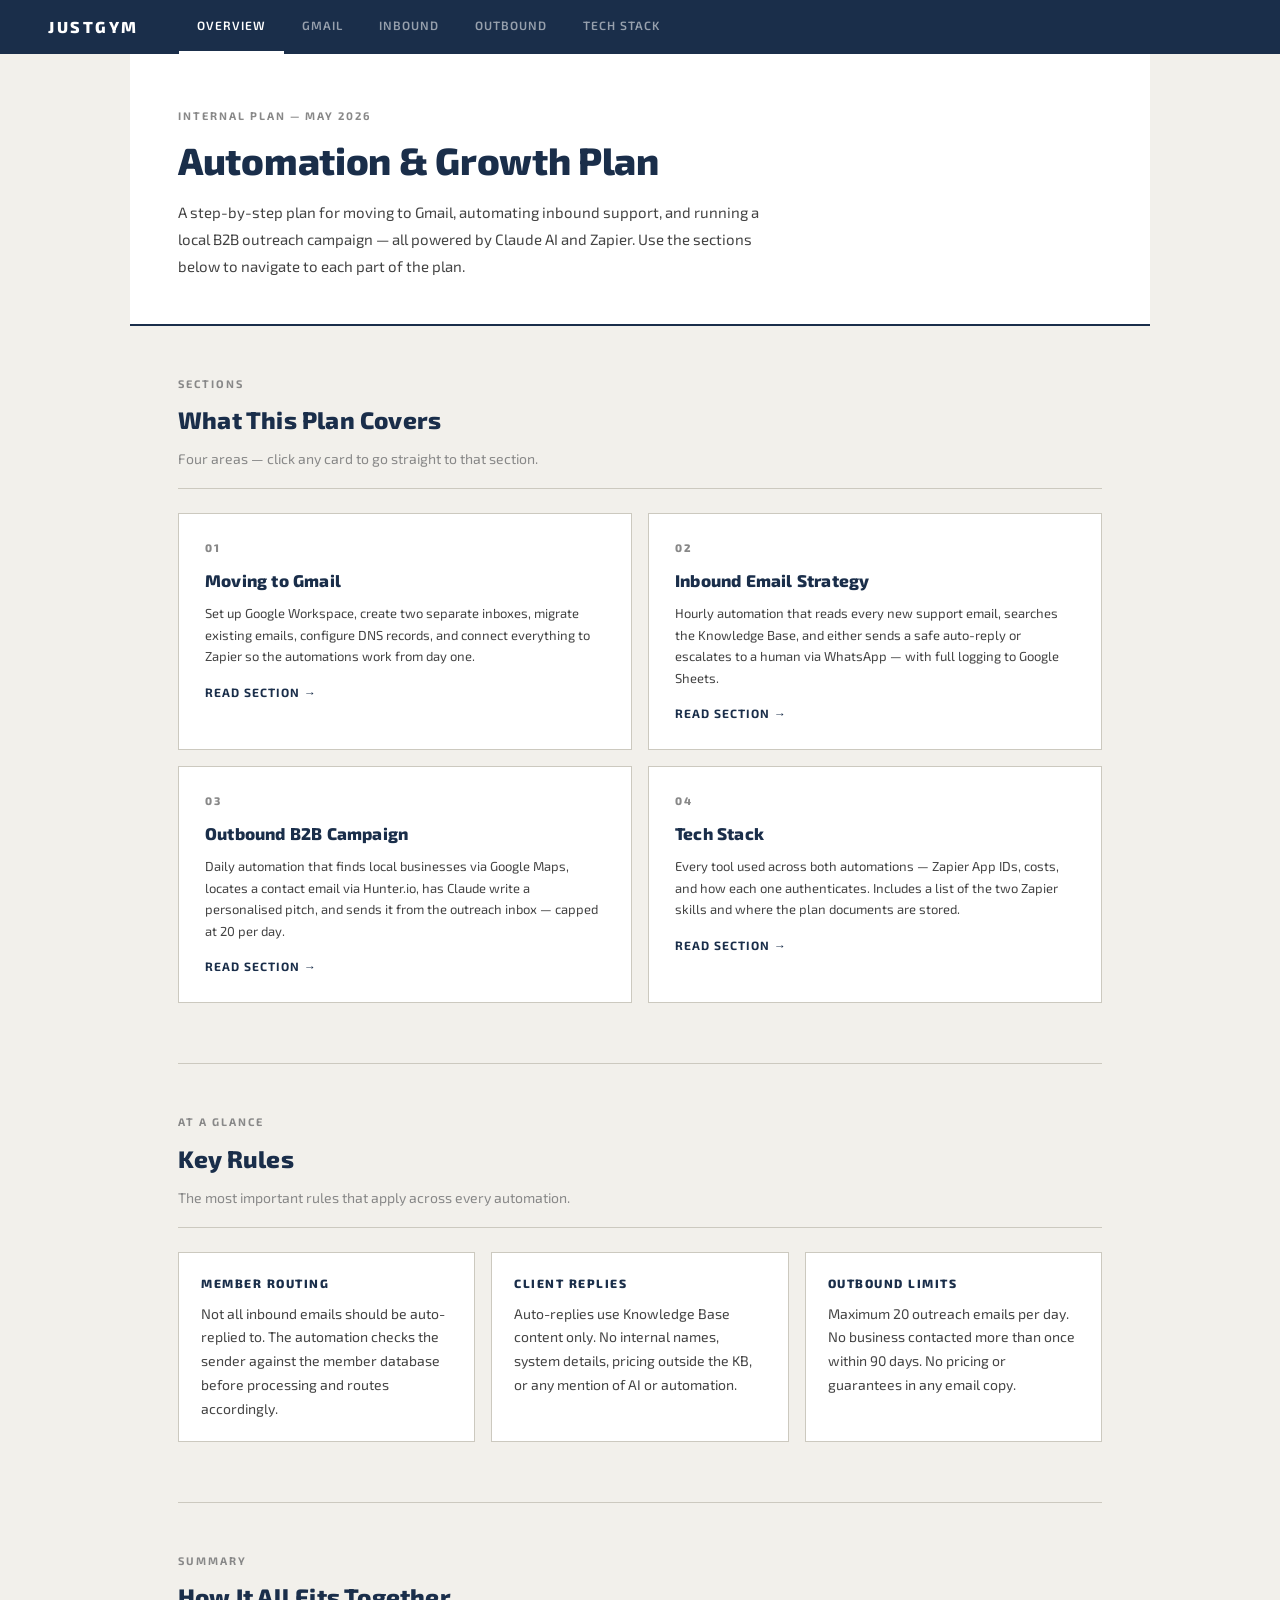
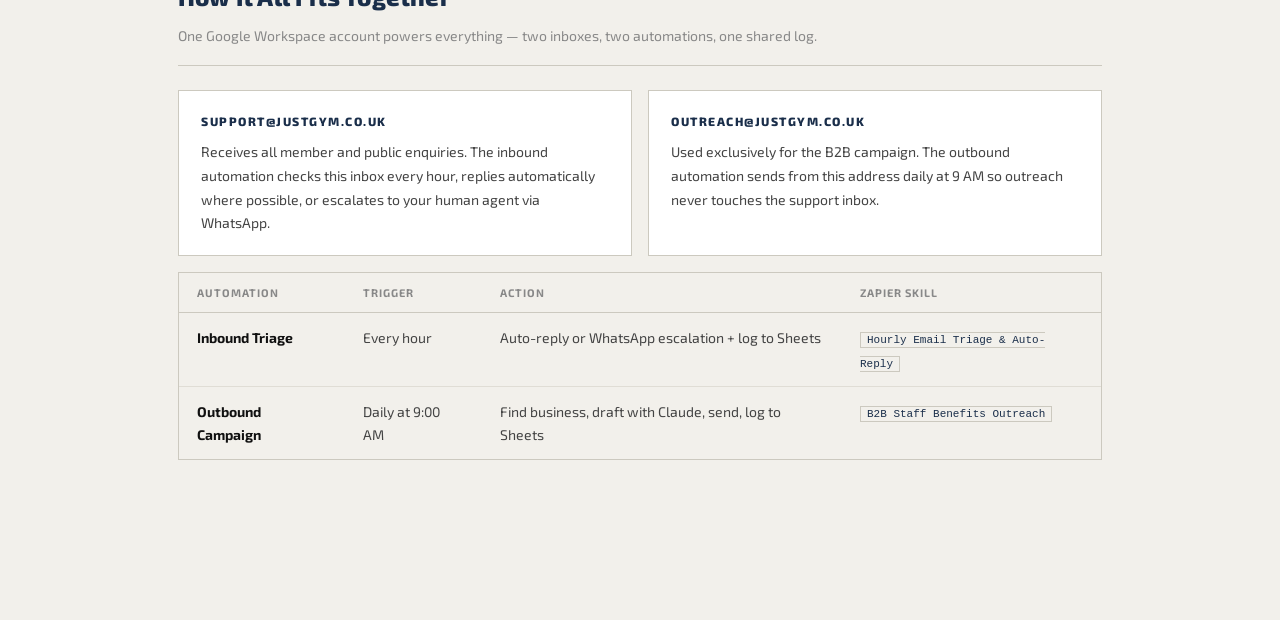
==== commit 31025b17: "Tone down sleeper member references" ====
--- a/index.html
+++ b/index.html
@@ -69,8 +69,8 @@
 
     <div class="grid-3">
       <div class="card">
-        <h3>Sleeper Members</h3>
-        <p>Under no circumstances should a sleeper member be contacted or prompted by any automated message. Route to human immediately.</p>
+        <h3>Member Routing</h3>
+        <p>Not all inbound emails should be auto-replied to. The automation checks the sender against the member database before processing and routes accordingly.</p>
       </div>
       <div class="card">
         <h3>Client Replies</h3>
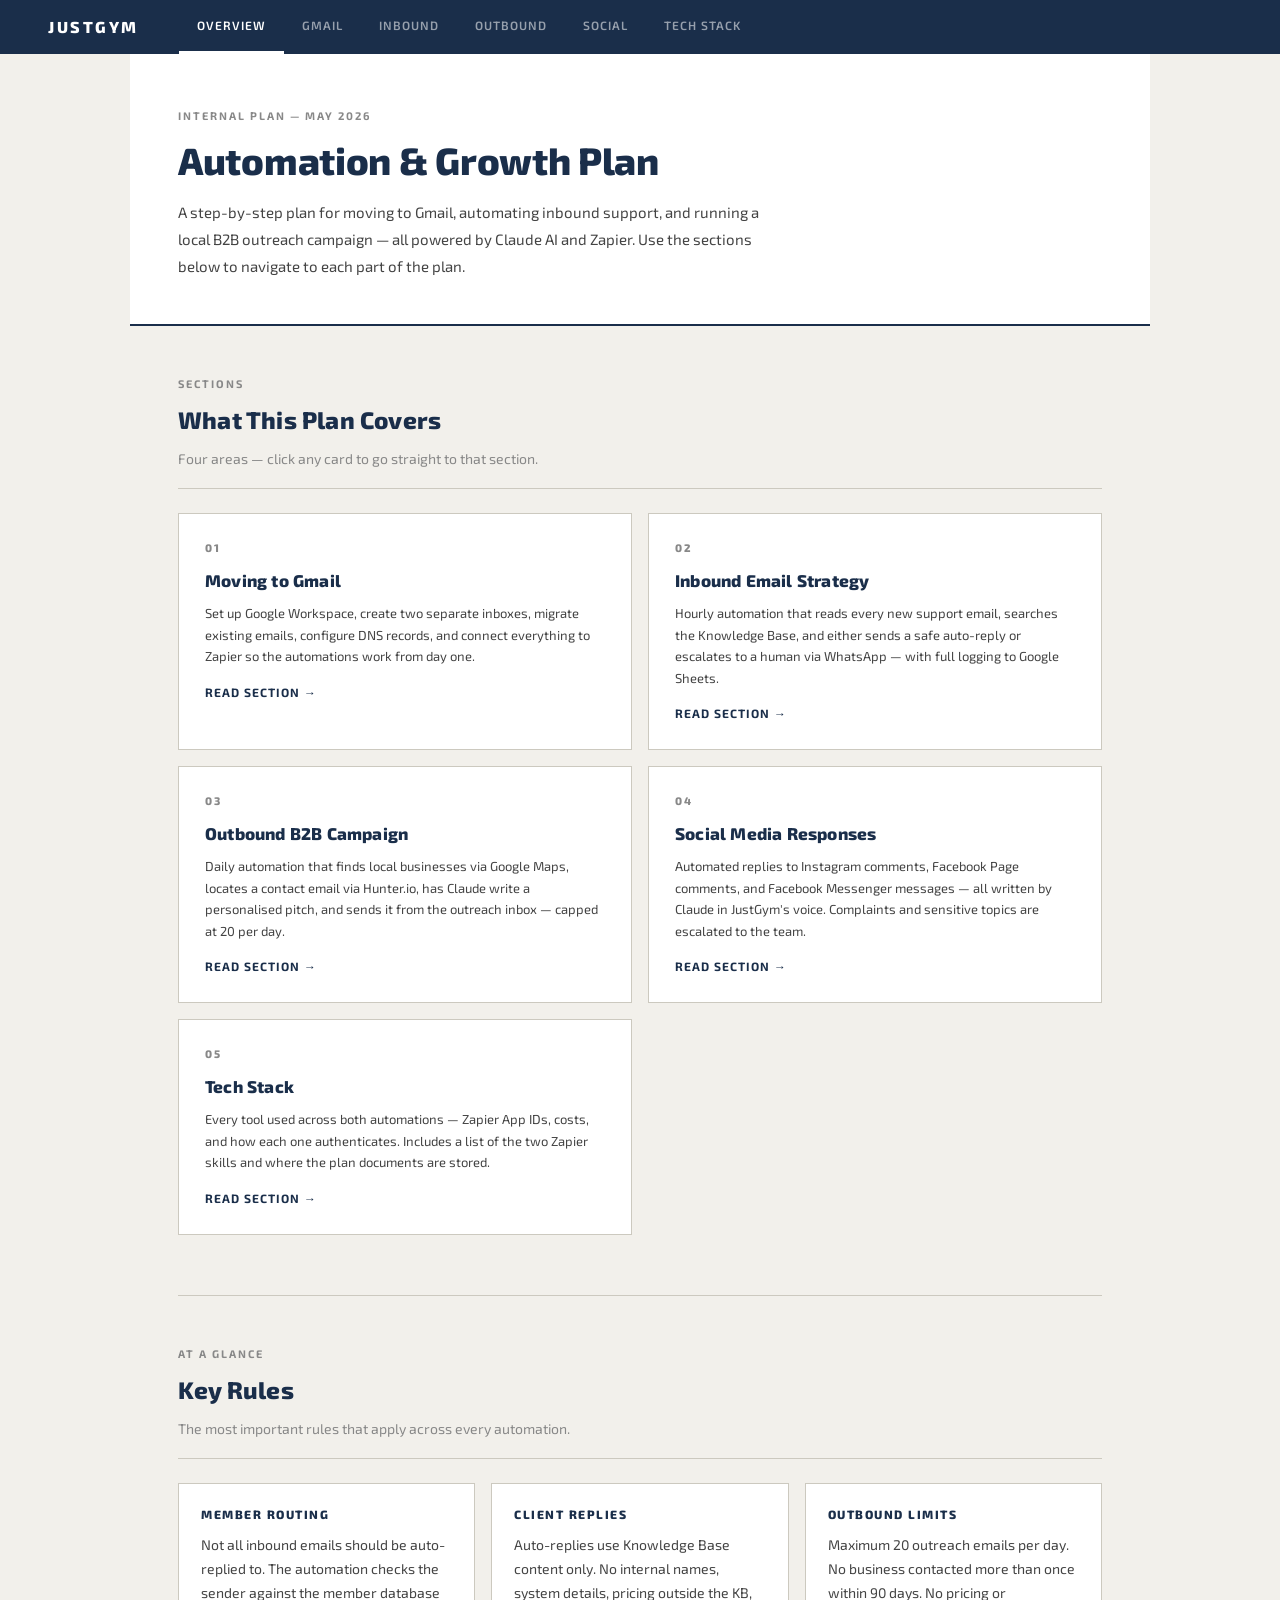
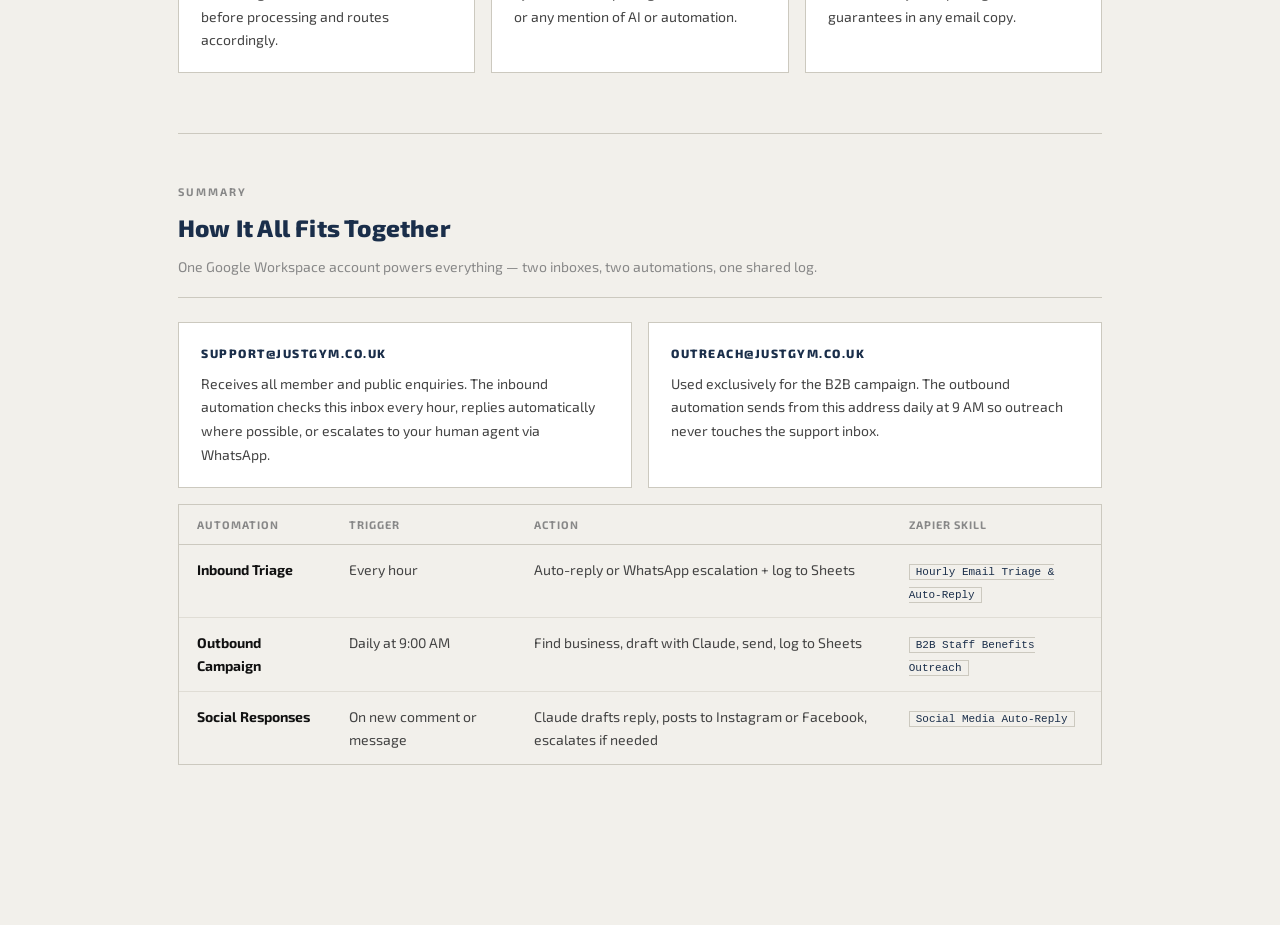
==== commit 538cf478: "Add social media responses page and Zapier skill" ====
--- a/index.html
+++ b/index.html
@@ -15,6 +15,7 @@
     <a href="gmail.html">Gmail</a>
     <a href="inbound.html">Inbound</a>
     <a href="outbound.html">Outbound</a>
+    <a href="social.html">Social</a>
     <a href="stack.html">Tech Stack</a>
   </div>
 </nav>
@@ -51,8 +52,14 @@
         <p>Daily automation that finds local businesses via Google Maps, locates a contact email via Hunter.io, has Claude write a personalised pitch, and sends it from the outreach inbox &mdash; capped at 20 per day.</p>
         <div class="nc-arrow">Read section &rarr;</div>
       </a>
+      <a class="nav-card" href="social.html">
+        <div class="nc-num">04</div>
+        <h3>Social Media Responses</h3>
+        <p>Automated replies to Instagram comments, Facebook Page comments, and Facebook Messenger messages &mdash; all written by Claude in JustGym's voice. Complaints and sensitive topics are escalated to the team.</p>
+        <div class="nc-arrow">Read section &rarr;</div>
+      </a>
       <a class="nav-card" href="stack.html">
-        <div class="nc-num">04</div>
+        <div class="nc-num">05</div>
         <h3>Tech Stack</h3>
         <p>Every tool used across both automations &mdash; Zapier App IDs, costs, and how each one authenticates. Includes a list of the two Zapier skills and where the plan documents are stored.</p>
         <div class="nc-arrow">Read section &rarr;</div>
@@ -124,6 +131,12 @@
             <td>Find business, draft with Claude, send, log to Sheets</td>
             <td><code>B2B Staff Benefits Outreach</code></td>
           </tr>
+          <tr>
+            <td><strong>Social Responses</strong></td>
+            <td>On new comment or message</td>
+            <td>Claude drafts reply, posts to Instagram or Facebook, escalates if needed</td>
+            <td><code>Social Media Auto-Reply</code></td>
+          </tr>
         </tbody>
       </table>
     </div>
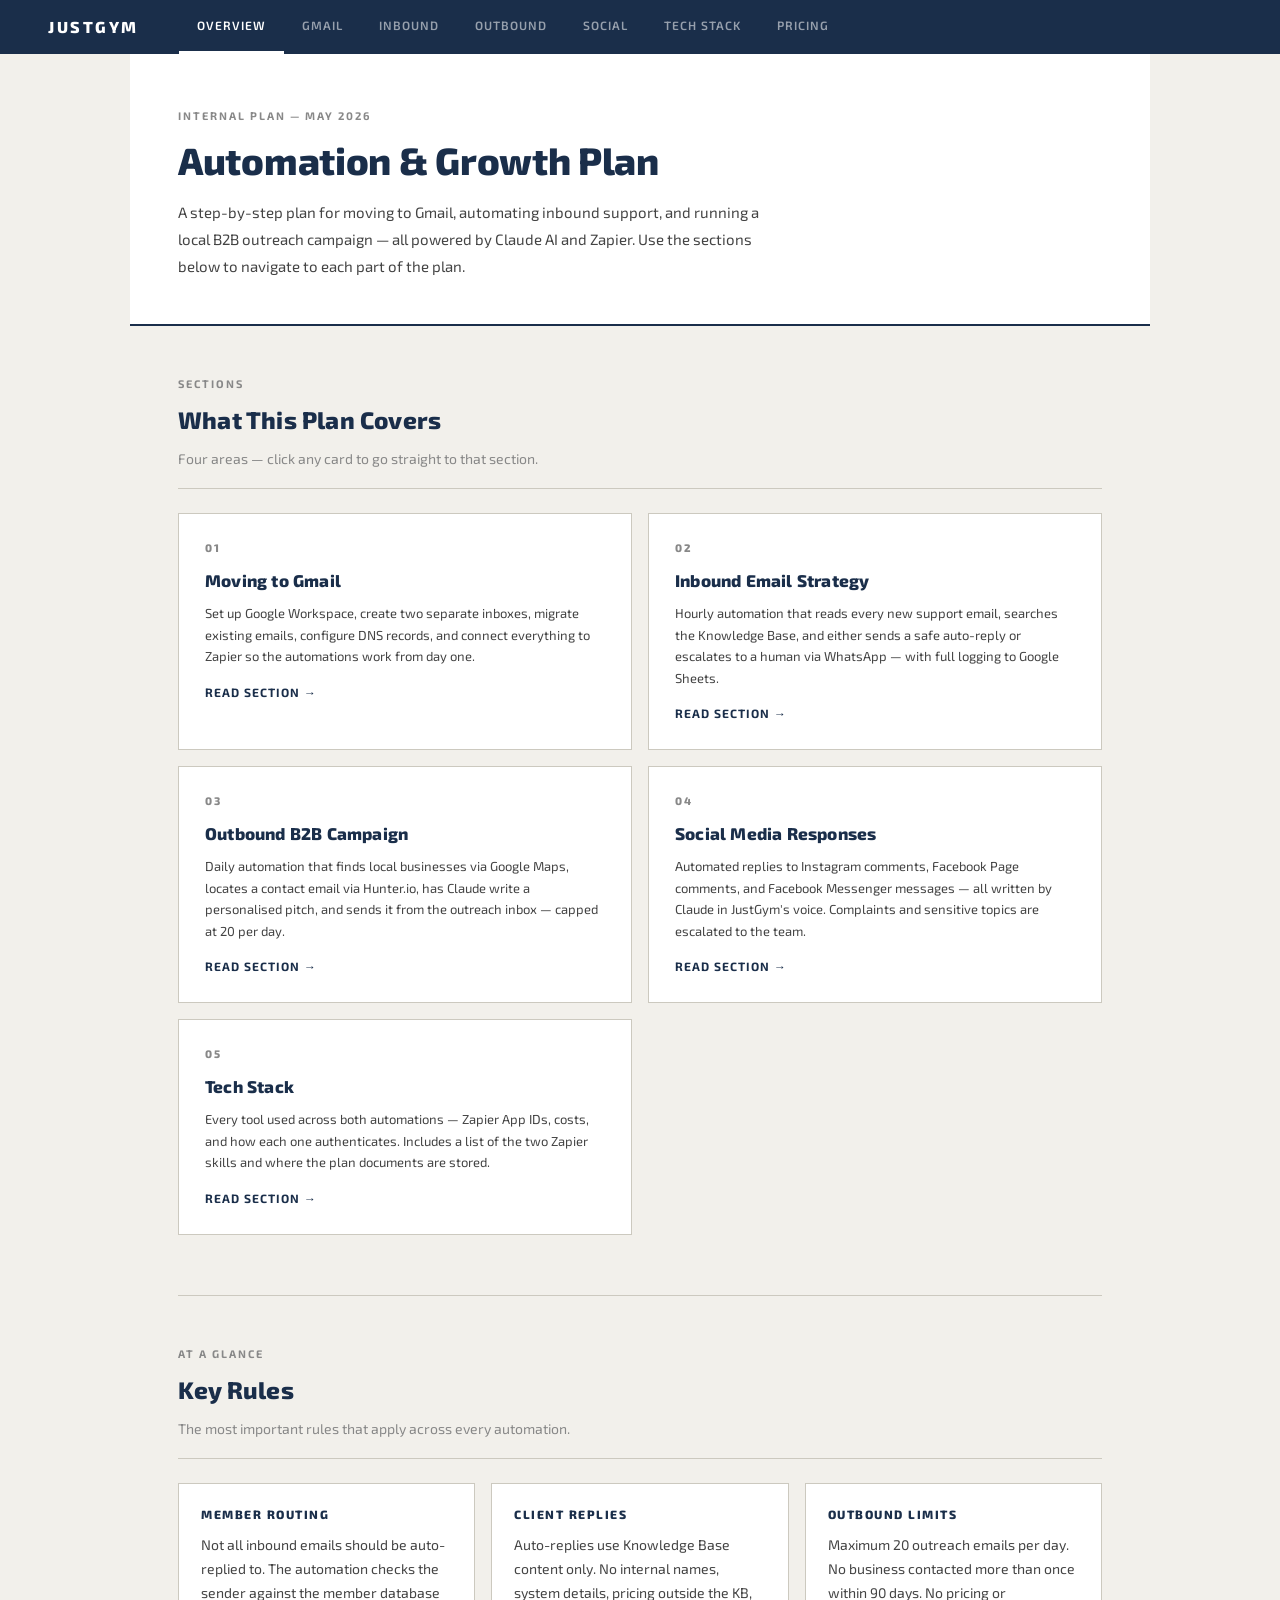
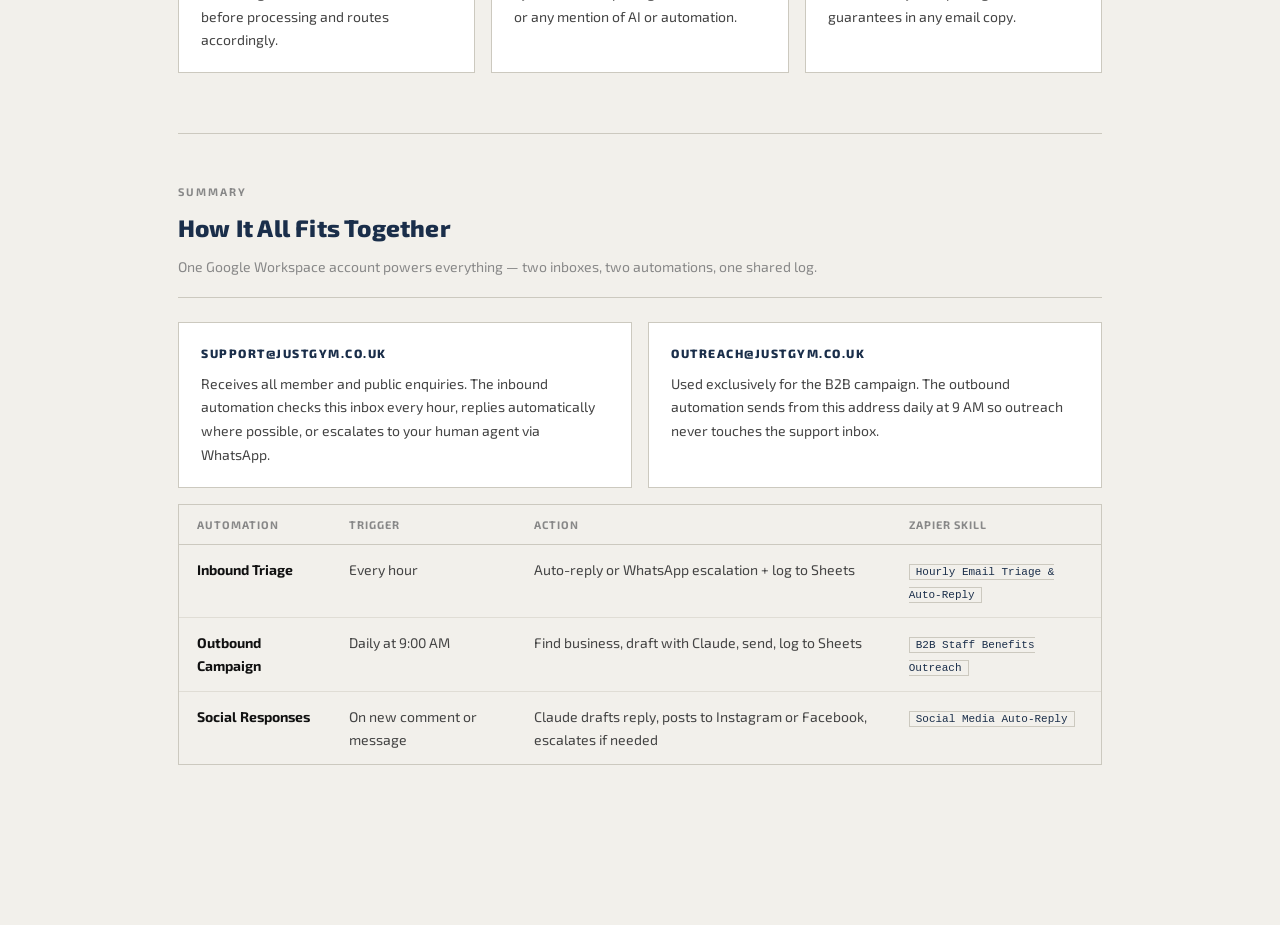
==== commit b5d9e927: "Add pricing page, update nav on all pages" ====
--- a/index.html
+++ b/index.html
@@ -17,6 +17,7 @@
     <a href="outbound.html">Outbound</a>
     <a href="social.html">Social</a>
     <a href="stack.html">Tech Stack</a>
+    <a href="pricing.html">Pricing</a>
   </div>
 </nav>
 
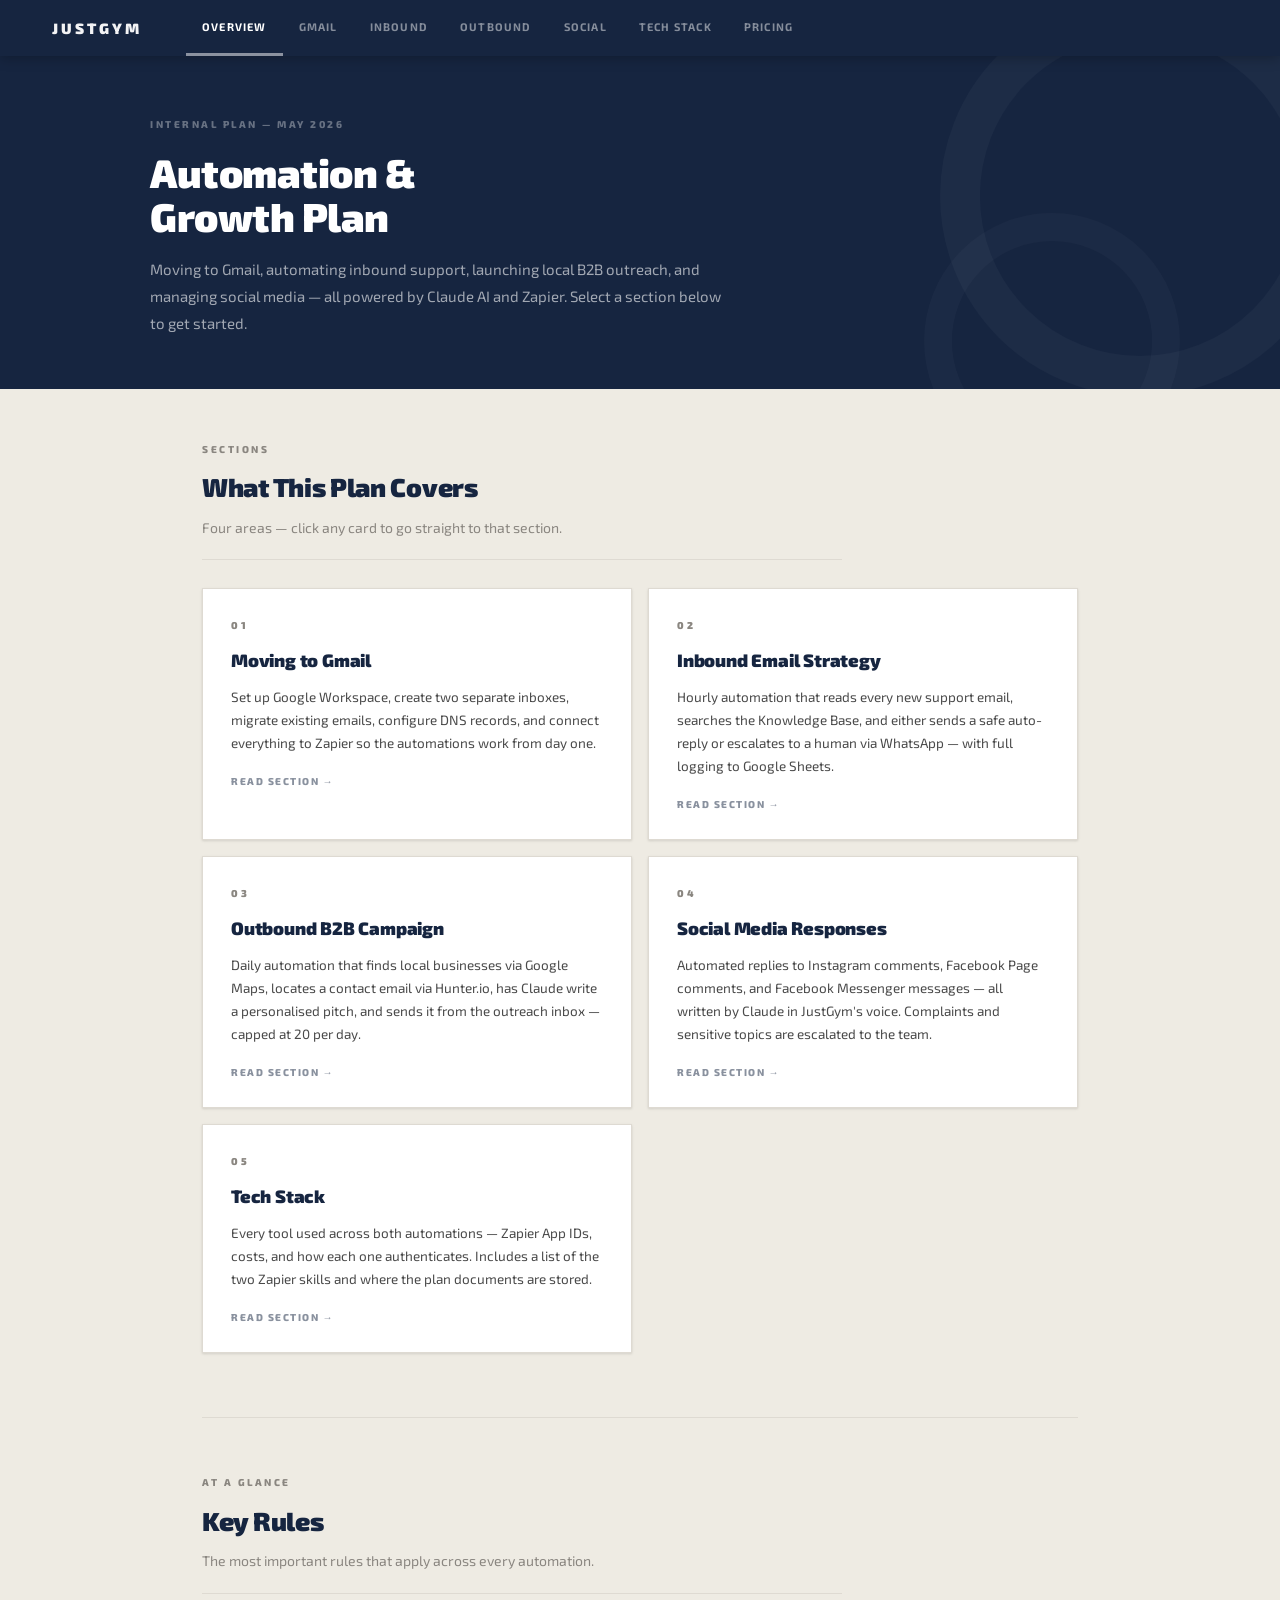
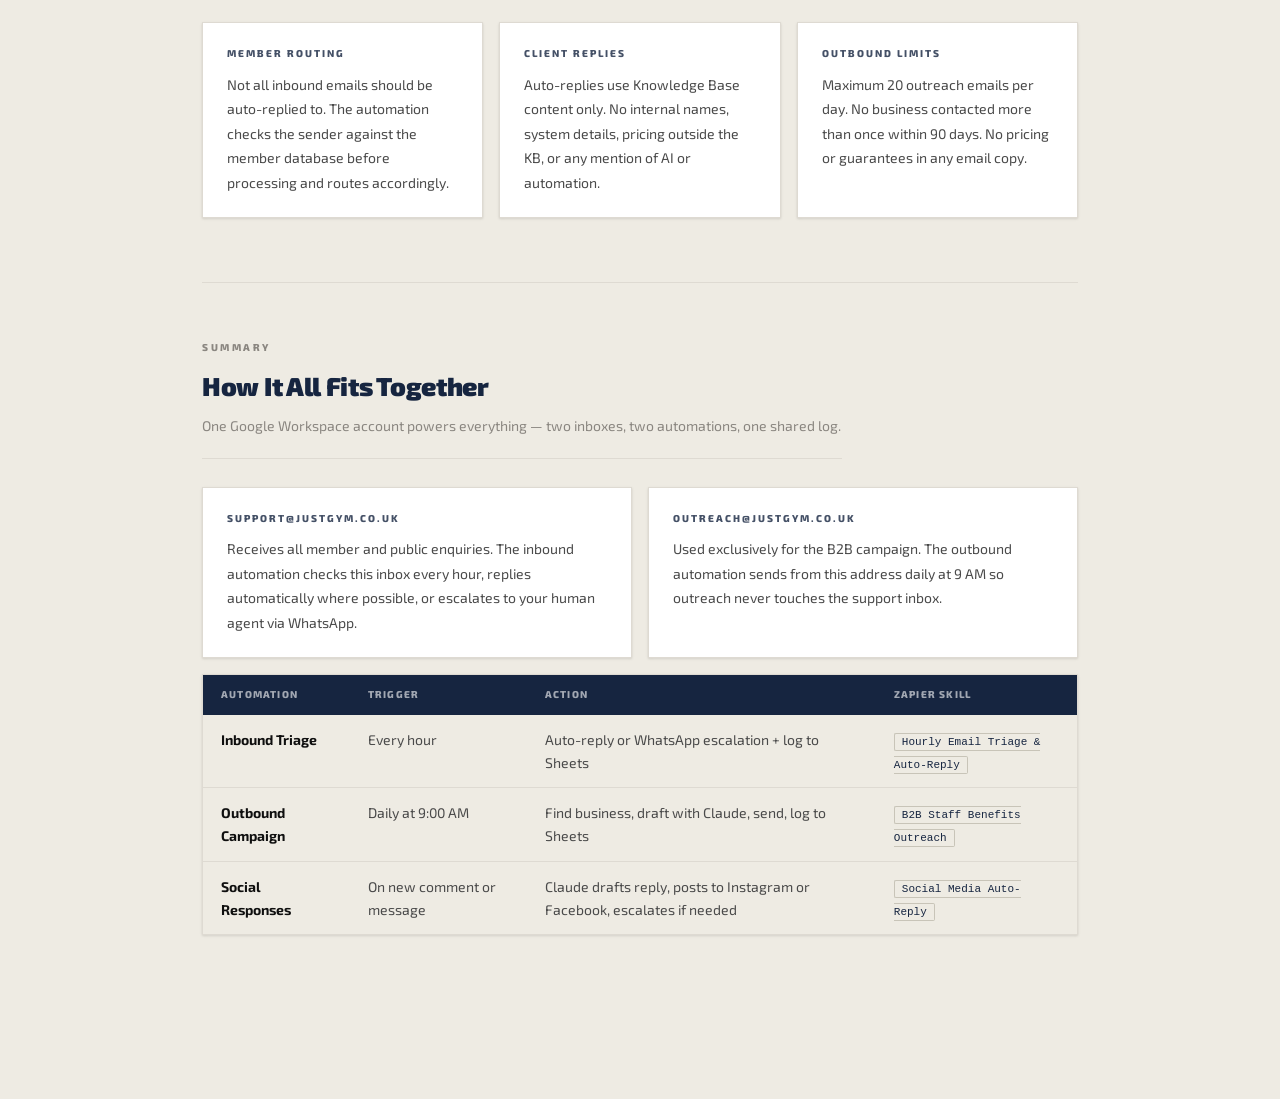
==== commit 4eb23b10: "Visual redesign: dark header, richer cards, better typography" ====
--- a/index.html
+++ b/index.html
@@ -22,9 +22,11 @@
 </nav>
 
 <div class="page-header">
-  <div class="label">Internal Plan &mdash; May 2026</div>
-  <h1>Automation &amp; Growth Plan</h1>
-  <p>A step-by-step plan for moving to Gmail, automating inbound support, and running a local B2B outreach campaign &mdash; all powered by Claude AI and Zapier. Use the sections below to navigate to each part of the plan.</p>
+  <div class="page-header-inner">
+    <div class="label">Internal Plan &mdash; May 2026</div>
+    <h1>Automation &amp;<br>Growth Plan</h1>
+    <p>Moving to Gmail, automating inbound support, launching local B2B outreach, and managing social media &mdash; all powered by Claude AI and Zapier. Select a section below to get started.</p>
+  </div>
 </div>
 
 <div class="main">
--- a/style.css
+++ b/style.css
@@ -1,24 +1,28 @@
-@import url('https://fonts.googleapis.com/css2?family=Exo+2:ital,wght@0,400;0,500;0,600;0,700;0,800;1,400&display=swap');
+@import url('https://fonts.googleapis.com/css2?family=Exo+2:ital,wght@0,300;0,400;0,500;0,600;0,700;0,800;0,900;1,400&display=swap');
 
 :root {
-  --bg: #f2f0eb;
+  --bg: #eeebe3;
   --surface: #ffffff;
-  --border: #ccc9bf;
-  --border-light: #e0ddd5;
-  --text: #111111;
-  --text-muted: #444444;
-  --text-faint: #888888;
-  --navy: #1a2e4a;
-  --navy-mid: #2a4a70;
-  --navy-light: #eaecf0;
+  --surface-raised: #faf9f6;
+  --border: #c8c4b8;
+  --border-light: #dedad2;
+  --text: #0f0f0f;
+  --text-muted: #4a4a4a;
+  --text-faint: #8a8680;
+  --navy: #162540;
+  --navy-mid: #1f3557;
+  --navy-light: #e8ecf2;
+  --navy-faint: #f0f3f7;
   --red-bg: #fdf0f0;
-  --red-border: #d08080;
-  --red-text: #6a1414;
+  --red-border: #c87070;
+  --red-text: #5e1414;
   --green-bg: #edf5ed;
-  --green-text: #245924;
+  --green-text: #1e4d1e;
   --amber-bg: #fdf5e6;
-  --amber-text: #6b4400;
+  --amber-text: #5a3800;
   --font: 'Eurostile', 'Exo 2', 'Helvetica Neue', Arial, sans-serif;
+  --shadow-sm: 0 1px 3px rgba(0,0,0,0.08), 0 1px 2px rgba(0,0,0,0.05);
+  --shadow-md: 0 4px 12px rgba(0,0,0,0.08), 0 2px 4px rgba(0,0,0,0.05);
 }
 
 * { box-sizing: border-box; margin: 0; padding: 0; }
@@ -35,171 +39,222 @@
 /* ── NAV ── */
 nav {
   background: var(--navy);
-  padding: 0 48px;
+  padding: 0 52px;
   display: flex;
   align-items: center;
-  gap: 0;
-  height: 54px;
+  height: 56px;
   position: sticky;
   top: 0;
   z-index: 100;
+  box-shadow: 0 2px 12px rgba(0,0,0,0.25);
 }
 .nav-logo {
-  font-size: 16px;
-  font-weight: 800;
+  font-size: 15px;
+  font-weight: 900;
   color: #fff;
   text-decoration: none;
-  letter-spacing: 2.5px;
-  text-transform: uppercase;
-  margin-right: 40px;
+  letter-spacing: 3px;
+  text-transform: uppercase;
+  margin-right: 44px;
   white-space: nowrap;
+  opacity: 0.95;
 }
 .nav-links {
   display: flex;
-  height: 54px;
+  height: 56px;
   gap: 0;
 }
 .nav-links a {
   display: flex;
   align-items: center;
-  padding: 0 18px;
-  color: rgba(255,255,255,0.55);
+  padding: 0 16px;
+  color: rgba(255,255,255,0.48);
   text-decoration: none;
-  font-size: 12px;
-  font-weight: 600;
-  letter-spacing: 1px;
+  font-size: 11px;
+  font-weight: 700;
+  letter-spacing: 1.2px;
   text-transform: uppercase;
   border-bottom: 3px solid transparent;
-  transition: color 0.15s;
-}
-.nav-links a:hover { color: rgba(255,255,255,0.85); }
-.nav-links a.active { color: #fff; border-bottom-color: #fff; }
+  transition: color 0.15s, border-color 0.15s;
+}
+.nav-links a:hover { color: rgba(255,255,255,0.8); }
+.nav-links a.active { color: #fff; border-bottom-color: rgba(255,255,255,0.5); }
 
 /* ── PAGE HEADER ── */
 .page-header {
-  background: var(--surface);
-  border-bottom: 2px solid var(--navy);
-  padding: 52px 48px 44px;
-  max-width: 1020px;
+  background: var(--navy);
+  padding: 60px 52px 52px;
+  max-width: 100%;
+  position: relative;
+  overflow: hidden;
+}
+.page-header::after {
+  content: '';
+  position: absolute;
+  right: -60px;
+  top: -60px;
+  width: 320px;
+  height: 320px;
+  border: 40px solid rgba(255,255,255,0.03);
+  border-radius: 50%;
+  pointer-events: none;
+}
+.page-header::before {
+  content: '';
+  position: absolute;
+  right: 100px;
+  bottom: -80px;
+  width: 200px;
+  height: 200px;
+  border: 28px solid rgba(255,255,255,0.025);
+  border-radius: 50%;
+  pointer-events: none;
+}
+.page-header-inner {
+  max-width: 980px;
   margin: 0 auto;
+  position: relative;
+  z-index: 1;
 }
 .page-header .label {
-  font-size: 11px;
-  font-weight: 700;
-  letter-spacing: 2px;
-  text-transform: uppercase;
-  color: var(--text-faint);
-  margin-bottom: 14px;
+  font-size: 10px;
+  font-weight: 800;
+  letter-spacing: 2.5px;
+  text-transform: uppercase;
+  color: rgba(255,255,255,0.35);
+  margin-bottom: 16px;
 }
 .page-header h1 {
-  font-size: 38px;
-  font-weight: 800;
-  letter-spacing: -0.3px;
-  line-height: 1.15;
-  color: var(--navy);
-  margin-bottom: 16px;
+  font-size: 40px;
+  font-weight: 900;
+  letter-spacing: -0.5px;
+  line-height: 1.1;
+  color: #ffffff;
+  margin-bottom: 18px;
 }
 .page-header p {
   font-size: 15px;
-  color: var(--text-muted);
-  max-width: 600px;
+  color: rgba(255,255,255,0.6);
+  max-width: 580px;
   line-height: 1.8;
+  font-weight: 400;
 }
 
 /* ── MAIN WRAPPER ── */
 .main {
-  max-width: 1020px;
+  max-width: 980px;
   margin: 0 auto;
-  padding: 48px 48px 0;
-}
+  padding: 52px 52px 0;
+}
+
+/* ── BREADCRUMB ── */
+.breadcrumb {
+  background: var(--navy-mid);
+  padding: 10px 52px;
+  font-size: 11px;
+  font-weight: 600;
+  letter-spacing: 0.3px;
+  color: rgba(255,255,255,0.4);
+}
+.breadcrumb a { color: rgba(255,255,255,0.4); text-decoration: none; }
+.breadcrumb a:hover { color: rgba(255,255,255,0.7); }
+.breadcrumb span { margin: 0 7px; opacity: 0.4; }
 
 /* ── SECTION ── */
-.section { margin-bottom: 60px; }
+.section { margin-bottom: 64px; }
 .section-label {
-  font-size: 11px;
-  font-weight: 700;
-  letter-spacing: 2px;
+  font-size: 10px;
+  font-weight: 800;
+  letter-spacing: 2.5px;
   text-transform: uppercase;
   color: var(--text-faint);
   margin-bottom: 6px;
 }
 .section h2 {
-  font-size: 24px;
-  font-weight: 800;
+  font-size: 26px;
+  font-weight: 900;
   color: var(--navy);
   margin-bottom: 6px;
-  letter-spacing: 0.2px;
+  letter-spacing: -0.3px;
 }
 .section-desc {
   font-size: 14px;
   color: var(--text-faint);
-  margin-bottom: 24px;
-  padding-bottom: 18px;
-  border-bottom: 1px solid var(--border);
-  line-height: 1.65;
+  margin-bottom: 28px;
+  padding-bottom: 20px;
+  border-bottom: 1px solid var(--border-light);
+  line-height: 1.7;
+  max-width: 640px;
 }
 
 /* ── CALLOUTS ── */
 .callout {
-  padding: 16px 20px;
-  margin-bottom: 20px;
+  padding: 18px 22px;
+  margin-bottom: 24px;
   font-size: 14px;
   line-height: 1.7;
+  border-radius: 2px;
 }
 .callout-info {
-  background: var(--navy-light);
-  border-left: 4px solid var(--navy);
+  background: var(--navy-faint);
+  border-left: 3px solid var(--navy-mid);
   color: var(--text-muted);
 }
 .callout-info strong { color: var(--navy); }
 .callout-warning {
   background: var(--red-bg);
-  border-left: 4px solid var(--red-border);
+  border-left: 3px solid var(--red-border);
   color: var(--red-text);
 }
 .callout-warning .callout-title {
-  font-size: 11px;
-  font-weight: 800;
-  letter-spacing: 1.5px;
+  font-size: 10px;
+  font-weight: 800;
+  letter-spacing: 2px;
   text-transform: uppercase;
   display: block;
-  margin-bottom: 6px;
+  margin-bottom: 7px;
 }
 
 /* ── STEPS ── */
 .steps { list-style: none; }
 .step {
   display: flex;
-  gap: 20px;
-  background: var(--surface);
-  border: 1px solid var(--border);
+  gap: 22px;
+  background: var(--surface);
+  border: 1px solid var(--border-light);
   border-top: none;
-  padding: 20px 24px;
-}
-.steps .step:first-child { border-top: 1px solid var(--border); }
+  padding: 22px 26px;
+  transition: background 0.15s;
+}
+.step:hover { background: var(--surface-raised); }
+.steps .step:first-child { border-top: 1px solid var(--border-light); }
 .step-num {
-  font-size: 12px;
-  font-weight: 800;
-  color: var(--navy);
-  min-width: 22px;
-  padding-top: 2px;
+  font-size: 11px;
+  font-weight: 900;
+  color: var(--navy);
+  min-width: 24px;
+  padding-top: 3px;
   letter-spacing: 0.5px;
+  opacity: 0.5;
 }
 .step-body h4 {
   font-size: 15px;
-  font-weight: 700;
+  font-weight: 800;
   color: var(--text);
-  margin-bottom: 5px;
-}
-.step-body p { font-size: 14px; color: var(--text-muted); line-height: 1.7; }
-.tags { margin-top: 8px; display: flex; flex-wrap: wrap; gap: 6px; }
+  margin-bottom: 6px;
+  letter-spacing: -0.1px;
+}
+.step-body p { font-size: 14px; color: var(--text-muted); line-height: 1.75; }
+.tags { margin-top: 10px; display: flex; flex-wrap: wrap; gap: 6px; }
 .tag {
   background: var(--bg);
   border: 1px solid var(--border);
   color: var(--text-faint);
-  font-size: 11px;
+  font-size: 10px;
   font-family: monospace;
   padding: 2px 8px;
+  letter-spacing: 0.3px;
+  border-radius: 2px;
 }
 
 /* ── FLOW ── */
@@ -207,135 +262,156 @@
   display: flex;
   align-items: center;
   flex-wrap: wrap;
-  row-gap: 8px;
-  padding: 18px 22px;
-  background: var(--surface);
-  border: 1px solid var(--border);
-  margin-bottom: 20px;
+  row-gap: 10px;
+  padding: 20px 24px;
+  background: var(--surface);
+  border: 1px solid var(--border-light);
+  margin-bottom: 24px;
+  box-shadow: var(--shadow-sm);
 }
 .flow-node {
   background: var(--bg);
   border: 1px solid var(--border);
-  padding: 7px 14px;
-  font-size: 12px;
-  font-weight: 700;
-  letter-spacing: 0.3px;
-  color: var(--text);
-}
-.flow-node.primary { background: var(--navy); color: #fff; border-color: var(--navy); }
-.flow-arrow { color: var(--border); padding: 0 7px; font-size: 15px; }
+  padding: 8px 14px;
+  font-size: 11px;
+  font-weight: 800;
+  letter-spacing: 0.5px;
+  color: var(--text-muted);
+  border-radius: 2px;
+  text-transform: uppercase;
+}
+.flow-node.primary {
+  background: var(--navy);
+  color: #fff;
+  border-color: var(--navy);
+}
+.flow-arrow { color: var(--border); padding: 0 8px; font-size: 14px; }
 
 /* ── GRID ── */
 .grid-2 { display: grid; grid-template-columns: 1fr 1fr; gap: 16px; margin-bottom: 16px; }
 .grid-3 { display: grid; grid-template-columns: 1fr 1fr 1fr; gap: 16px; margin-bottom: 16px; }
 .grid-4 { display: grid; grid-template-columns: 1fr 1fr 1fr 1fr; gap: 16px; margin-bottom: 16px; }
-@media (max-width: 720px) { .grid-2,.grid-3,.grid-4 { grid-template-columns: 1fr; } }
-@media (max-width: 900px) { .grid-3,.grid-4 { grid-template-columns: 1fr 1fr; } }
+@media (max-width: 720px)  { .grid-2,.grid-3,.grid-4 { grid-template-columns: 1fr; } }
+@media (max-width: 900px)  { .grid-3,.grid-4 { grid-template-columns: 1fr 1fr; } }
 
 /* ── CARDS ── */
 .card {
   background: var(--surface);
-  border: 1px solid var(--border);
-  padding: 20px 22px;
+  border: 1px solid var(--border-light);
+  padding: 22px 24px;
+  box-shadow: var(--shadow-sm);
 }
 .card h3 {
-  font-size: 12px;
-  font-weight: 800;
-  letter-spacing: 1.5px;
-  text-transform: uppercase;
-  color: var(--navy);
-  margin-bottom: 8px;
-}
-.card p { font-size: 14px; color: var(--text-muted); line-height: 1.7; }
-
+  font-size: 10px;
+  font-weight: 800;
+  letter-spacing: 2px;
+  text-transform: uppercase;
+  color: var(--navy);
+  margin-bottom: 10px;
+  opacity: 0.8;
+}
+.card p { font-size: 14px; color: var(--text-muted); line-height: 1.75; }
+
+/* ── NAV CARDS (overview page) ── */
 .nav-card {
   display: block;
   background: var(--surface);
-  border: 1px solid var(--border);
-  padding: 24px 26px;
+  border: 1px solid var(--border-light);
+  padding: 28px 28px 24px;
   text-decoration: none;
   color: inherit;
-  transition: border-color 0.15s;
-}
-.nav-card:hover { border-color: var(--navy); }
+  box-shadow: var(--shadow-sm);
+  transition: box-shadow 0.2s, border-color 0.2s, transform 0.15s;
+  position: relative;
+}
+.nav-card:hover {
+  box-shadow: var(--shadow-md);
+  border-color: var(--border);
+  transform: translateY(-1px);
+}
 .nav-card .nc-num {
-  font-size: 11px;
-  font-weight: 800;
-  letter-spacing: 2px;
+  font-size: 10px;
+  font-weight: 900;
+  letter-spacing: 2.5px;
   text-transform: uppercase;
   color: var(--text-faint);
-  margin-bottom: 8px;
+  margin-bottom: 10px;
 }
 .nav-card h3 {
-  font-size: 17px;
-  font-weight: 800;
-  color: var(--navy);
-  margin-bottom: 8px;
-  letter-spacing: 0.2px;
-}
-.nav-card p { font-size: 13px; color: var(--text-muted); line-height: 1.65; }
+  font-size: 18px;
+  font-weight: 900;
+  color: var(--navy);
+  margin-bottom: 10px;
+  letter-spacing: -0.2px;
+}
+.nav-card p { font-size: 13.5px; color: var(--text-muted); line-height: 1.7; }
 .nav-card .nc-arrow {
   display: inline-block;
-  margin-top: 14px;
-  font-size: 12px;
-  font-weight: 700;
-  letter-spacing: 1px;
-  text-transform: uppercase;
-  color: var(--navy);
-}
+  margin-top: 18px;
+  font-size: 10px;
+  font-weight: 800;
+  letter-spacing: 1.5px;
+  text-transform: uppercase;
+  color: var(--navy);
+  opacity: 0.5;
+}
+.nav-card:hover .nc-arrow { opacity: 0.9; }
 
 /* ── RULES LIST ── */
 .rules-list { list-style: none; }
 .rule-row {
   display: flex;
   align-items: flex-start;
-  gap: 14px;
+  gap: 16px;
   padding: 13px 22px;
   border-bottom: 1px solid var(--border-light);
   font-size: 14px;
   color: var(--text-muted);
-  line-height: 1.65;
-  background: var(--surface);
-  border-left: 1px solid var(--border);
-  border-right: 1px solid var(--border);
-}
-.rules-list .rule-row:first-child { border-top: 1px solid var(--border); }
-.rules-list .rule-row:last-child { border-bottom: 1px solid var(--border); }
-.rule-row .dash { color: var(--navy); font-weight: 800; min-width: 10px; }
+  line-height: 1.7;
+  background: var(--surface);
+  border-left: 1px solid var(--border-light);
+  border-right: 1px solid var(--border-light);
+}
+.rules-list .rule-row:first-child { border-top: 1px solid var(--border-light); }
+.rules-list .rule-row:last-child  { border-bottom: 1px solid var(--border-light); }
+.rule-row .dash { color: var(--navy); font-weight: 900; min-width: 10px; opacity: 0.35; }
 .rule-row.danger {
   background: var(--red-bg);
   color: var(--red-text);
-  border-left-color: var(--red-border);
-  border-right-color: var(--red-border);
-  border-bottom-color: var(--red-border);
-}
-.rule-row.danger .dash { color: var(--red-text); }
+  border-color: #e8b0b0;
+}
+.rule-row.danger .dash { color: var(--red-text); opacity: 0.6; }
 
 /* ── PILLS ── */
 .pill {
   display: inline-block;
-  font-size: 11px;
-  font-weight: 700;
-  letter-spacing: 0.5px;
+  font-size: 10px;
+  font-weight: 800;
+  letter-spacing: 1px;
   text-transform: uppercase;
   padding: 2px 8px;
+  border-radius: 2px;
 }
 .pill-green  { background: var(--green-bg);  color: var(--green-text); }
 .pill-amber  { background: var(--amber-bg);  color: var(--amber-text); }
 
 /* ── TABLE ── */
-.table-wrap { border: 1px solid var(--border); overflow-x: auto; }
+.table-wrap {
+  border: 1px solid var(--border-light);
+  overflow-x: auto;
+  box-shadow: var(--shadow-sm);
+}
 table { width: 100%; border-collapse: collapse; font-size: 14px; }
 th {
-  background: var(--bg);
-  color: var(--text-faint);
-  font-size: 11px;
-  font-weight: 700;
-  text-transform: uppercase;
-  letter-spacing: 1px;
-  padding: 10px 18px;
+  background: var(--navy);
+  color: rgba(255,255,255,0.6);
+  font-size: 10px;
+  font-weight: 800;
+  text-transform: uppercase;
+  letter-spacing: 1.2px;
+  padding: 11px 18px;
   text-align: left;
-  border-bottom: 1px solid var(--border);
+  border-bottom: none;
 }
 td {
   padding: 13px 18px;
@@ -344,58 +420,53 @@
   vertical-align: top;
   line-height: 1.65;
 }
-td strong { color: var(--text); }
+td strong { color: var(--text); font-weight: 700; }
 td code {
   font-size: 11px;
   background: var(--bg);
   border: 1px solid var(--border);
-  padding: 1px 6px;
+  padding: 2px 7px;
   color: var(--navy);
   font-family: monospace;
+  border-radius: 2px;
 }
 tr:last-child td { border-bottom: none; }
+tr:hover td { background: var(--surface-raised); }
 
 /* ── DIVIDER ── */
-hr { border: none; border-top: 1px solid var(--border); margin: 48px 0; }
-
-/* ── BREADCRUMB ── */
-.breadcrumb {
-  padding: 12px 48px;
-  max-width: 1020px;
-  margin: 0 auto;
-  font-size: 12px;
-  color: var(--text-faint);
-}
-.breadcrumb a { color: var(--text-faint); text-decoration: none; }
-.breadcrumb a:hover { color: var(--navy); }
-.breadcrumb span { margin: 0 6px; }
-
-/* ── PAGE NAV (bottom) ── */
+hr {
+  border: none;
+  border-top: 1px solid var(--border-light);
+  margin: 56px 0;
+}
+
+/* ── PAGE NAV (bottom prev/next) ── */
 .page-nav {
   display: flex;
   justify-content: space-between;
   gap: 16px;
-  margin-top: 64px;
+  margin-top: 72px;
   padding-top: 32px;
-  border-top: 1px solid var(--border);
+  border-top: 1px solid var(--border-light);
 }
 .page-nav a {
   display: flex;
   flex-direction: column;
-  gap: 4px;
-  padding: 16px 20px;
-  background: var(--surface);
-  border: 1px solid var(--border);
+  gap: 5px;
+  padding: 18px 22px;
+  background: var(--surface);
+  border: 1px solid var(--border-light);
   text-decoration: none;
   min-width: 180px;
-  max-width: 260px;
-  transition: border-color 0.15s;
-}
-.page-nav a:hover { border-color: var(--navy); }
+  max-width: 280px;
+  box-shadow: var(--shadow-sm);
+  transition: box-shadow 0.2s, border-color 0.2s;
+}
+.page-nav a:hover { box-shadow: var(--shadow-md); border-color: var(--border); }
 .page-nav a.next { text-align: right; margin-left: auto; }
 .page-nav .pn-label {
   font-size: 10px;
-  font-weight: 700;
+  font-weight: 800;
   letter-spacing: 1.5px;
   text-transform: uppercase;
   color: var(--text-faint);
